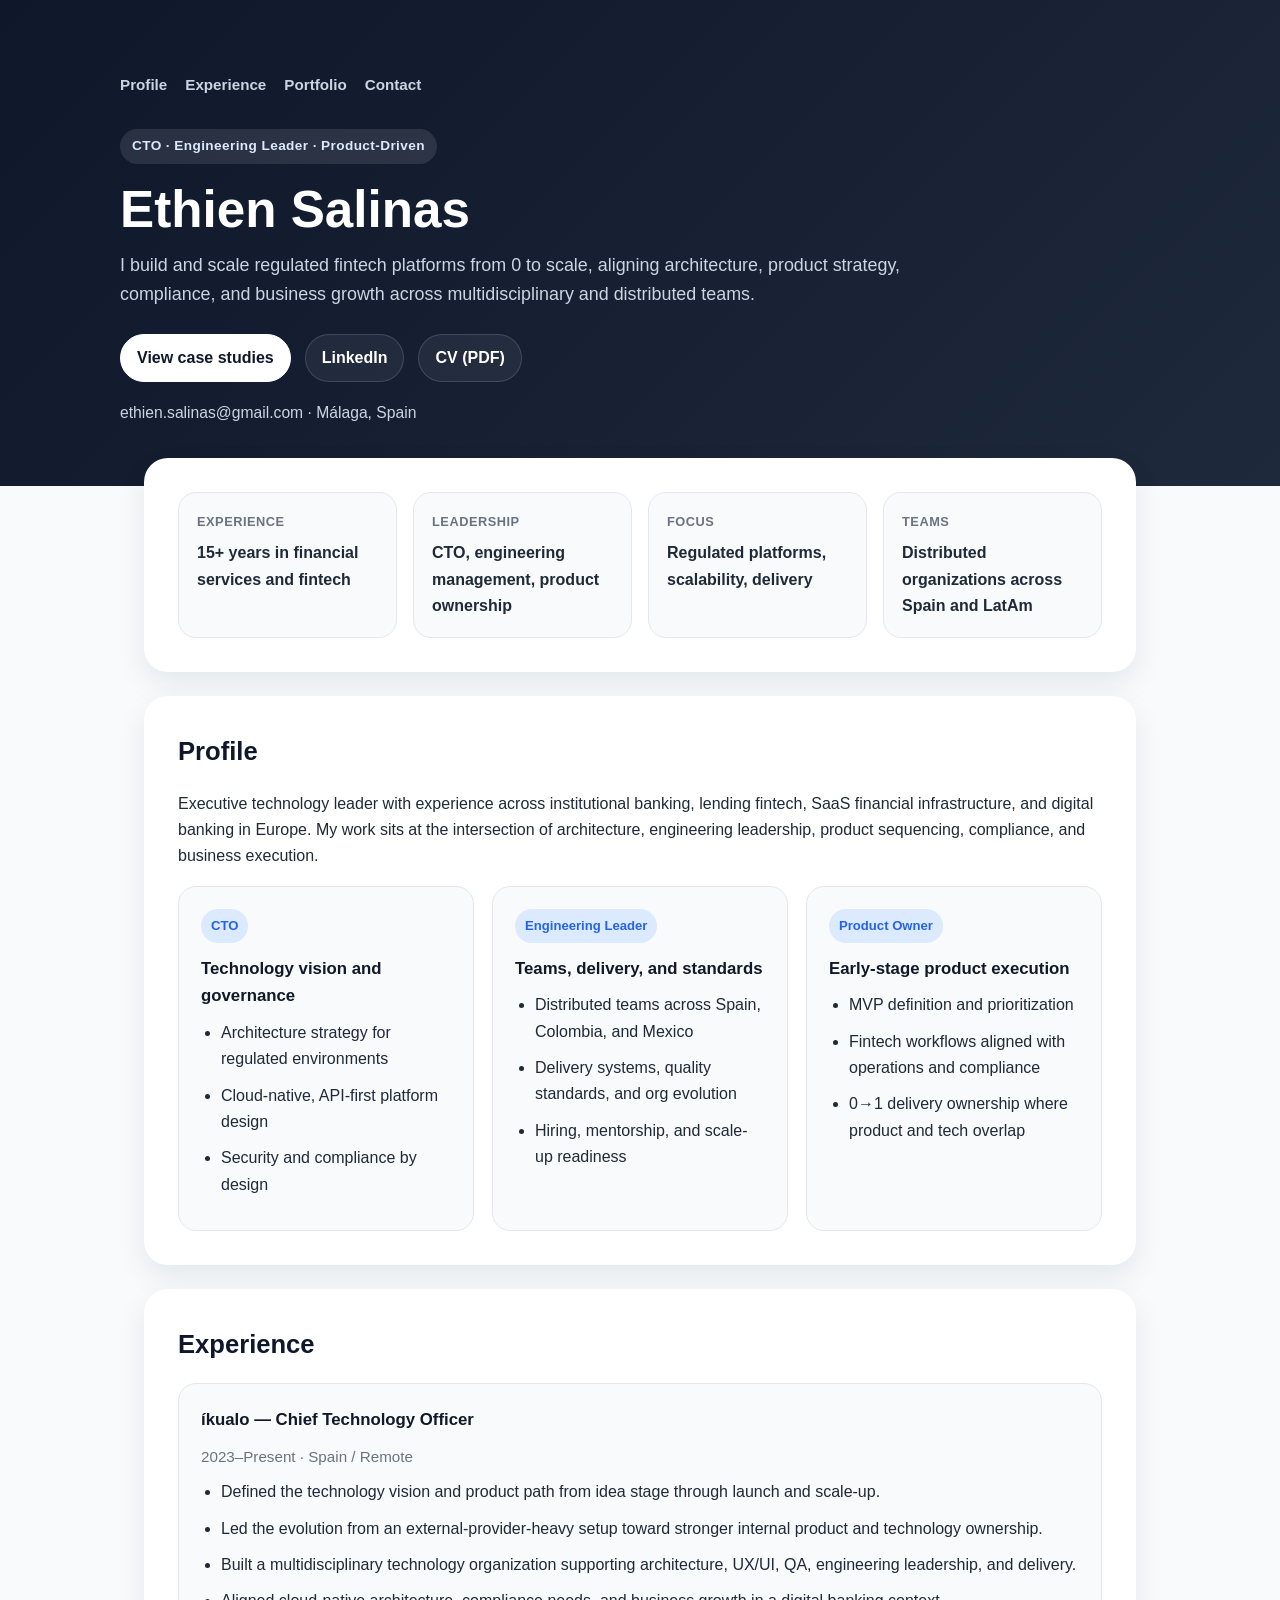
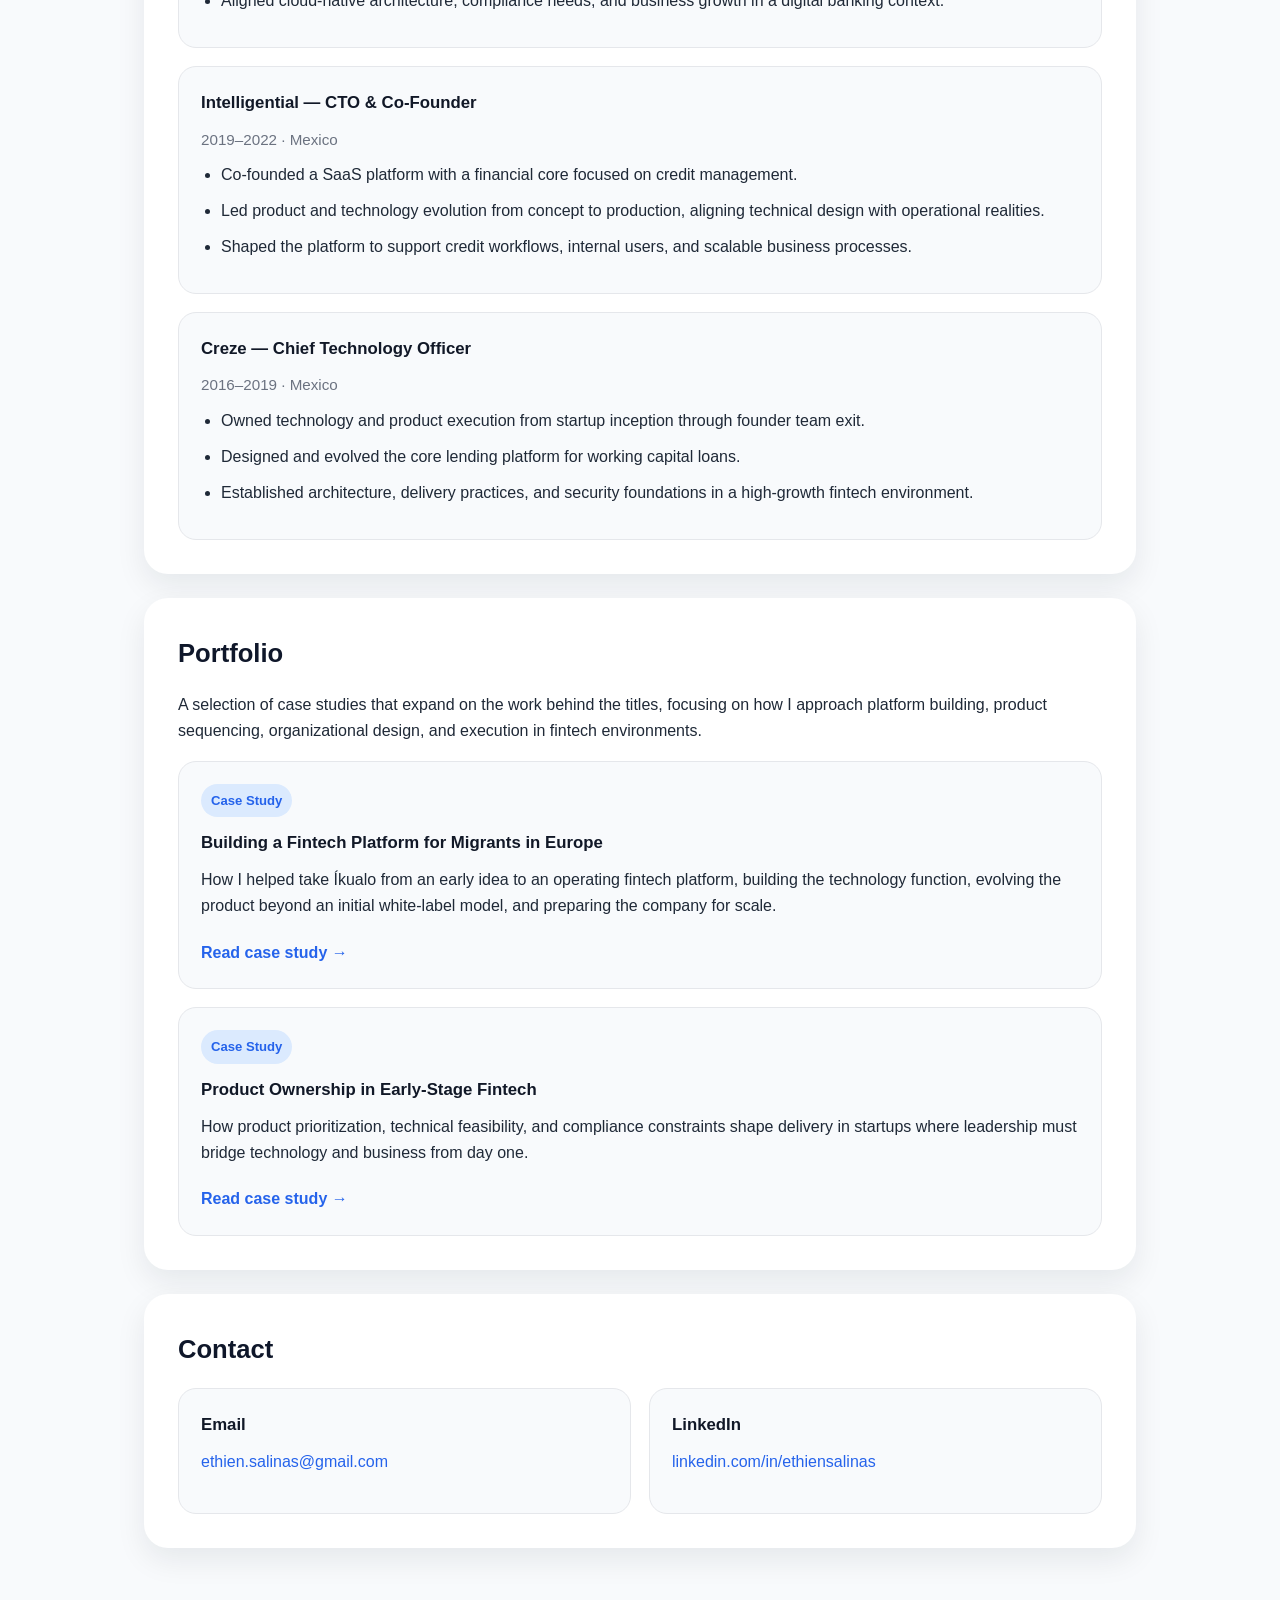
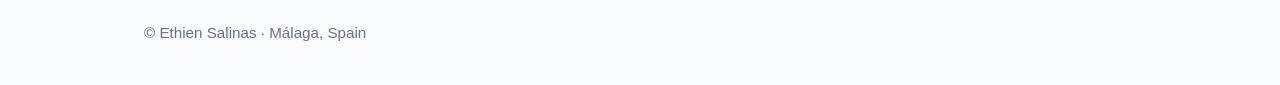
==== index.html @ 764bfb2e "[update] style and fintech case description" ====
<!DOCTYPE html>
<html lang="en">

<head>
  <meta charset="UTF-8" />
  <meta name="viewport" content="width=device-width, initial-scale=1.0" />
  <title>Ethien Salinas | CTO · Engineering Leader · Product-Driven</title>
  <meta name="description"
    content="Ethien Salinas is a CTO and engineering leader with experience building and scaling fintech platforms, leading multidisciplinary teams, and driving product strategy in regulated environments." />
  <style>
    :root {
      --bg: #f8fafc;
      --bg-dark: #0f172a;
      --bg-dark-2: #1e293b;
      --card: #ffffff;
      --text: #1f2937;
      --muted: #6b7280;
      --line: #e5e7eb;
      --accent: #2563eb;
      --accent-soft: #dbeafe;
      --max-width: 1040px;
      --radius: 18px;
      --shadow: 0 12px 30px rgba(15, 23, 42, 0.08);
    }

    * {
      box-sizing: border-box;
    }

    html {
      scroll-behavior: smooth;
    }

    body {
      margin: 0;
      font-family: -apple-system, BlinkMacSystemFont, "Segoe UI", Roboto, Helvetica, Arial, sans-serif;
      background: var(--bg);
      color: var(--text);
      line-height: 1.65;
    }

    a {
      color: var(--accent);
      text-decoration: none;
    }

    a:hover {
      text-decoration: underline;
    }

    .hero {
      background: linear-gradient(135deg, var(--bg-dark) 0%, var(--bg-dark-2) 100%);
      color: white;
      padding: 72px 24px 60px;
    }

    .hero-inner {
      max-width: var(--max-width);
      margin: 0 auto;
    }

    .top-nav {
      display: flex;
      flex-wrap: wrap;
      gap: 18px;
      margin-bottom: 32px;
    }

    .top-nav a {
      color: #cbd5e1;
      font-weight: 600;
      font-size: 0.95rem;
    }

    .eyebrow {
      display: inline-block;
      padding: 6px 12px;
      border-radius: 999px;
      background: rgba(255, 255, 255, 0.1);
      color: #dbeafe;
      font-size: 0.85rem;
      font-weight: 700;
      letter-spacing: 0.03em;
      margin-bottom: 18px;
    }

    h1 {
      margin: 0 0 14px;
      font-size: clamp(2.2rem, 4vw, 3.8rem);
      line-height: 1.08;
    }

    .hero-subtitle {
      max-width: 800px;
      margin: 0 0 24px;
      font-size: 1.12rem;
      color: #cbd5e1;
    }

    .hero-links {
      display: flex;
      flex-wrap: wrap;
      gap: 14px;
      margin-bottom: 18px;
    }

    .hero-links a {
      display: inline-block;
      padding: 10px 16px;
      border-radius: 999px;
      font-weight: 600;
      border: 1px solid rgba(255, 255, 255, 0.14);
      color: white;
      background: rgba(255, 255, 255, 0.06);
    }

    .hero-links a.primary {
      background: white;
      color: var(--bg-dark);
      border-color: white;
    }

    .contact-line {
      color: #cbd5e1;
      font-size: 0.98rem;
    }

    main {
      max-width: var(--max-width);
      margin: -28px auto 72px;
      padding: 0 24px;
    }

    .section-card {
      background: var(--card);
      border-radius: 24px;
      box-shadow: var(--shadow);
      padding: 34px;
      margin-bottom: 24px;
    }

    .summary-grid {
      display: grid;
      grid-template-columns: repeat(4, 1fr);
      gap: 16px;
    }

    .summary-card {
      background: #f8fafc;
      border: 1px solid var(--line);
      border-radius: var(--radius);
      padding: 18px;
    }

    .summary-card .label {
      display: block;
      margin-bottom: 8px;
      font-size: 0.8rem;
      font-weight: 700;
      color: var(--muted);
      text-transform: uppercase;
      letter-spacing: 0.04em;
    }

    .summary-card .value {
      font-size: 1rem;
      font-weight: 700;
      color: var(--text);
    }

    h2 {
      margin: 0 0 18px;
      font-size: 1.6rem;
      color: #0f172a;
    }

    h3 {
      margin: 0 0 10px;
      font-size: 1.05rem;
      color: #111827;
    }

    p {
      margin: 0 0 16px;
    }

    .profile-grid,
    .experience-grid,
    .portfolio-grid,
    .contact-grid {
      display: grid;
      gap: 18px;
    }

    .profile-grid {
      grid-template-columns: repeat(3, 1fr);
    }

    .experience-grid,
    .portfolio-grid {
      grid-template-columns: 1fr;
    }

    .contact-grid {
      grid-template-columns: repeat(2, 1fr);
    }

    .info-card,
    .experience-card,
    .portfolio-card,
    .contact-card {
      background: #f8fafc;
      border: 1px solid var(--line);
      border-radius: var(--radius);
      padding: 22px;
    }

    .role-meta {
      color: var(--muted);
      font-size: 0.95rem;
      margin-bottom: 10px;
    }

    .tag {
      display: inline-block;
      padding: 6px 10px;
      border-radius: 999px;
      background: var(--accent-soft);
      color: var(--accent);
      font-size: 0.82rem;
      font-weight: 700;
      margin-bottom: 12px;
    }

    ul {
      margin: 0 0 0 20px;
      padding: 0;
    }

    li {
      margin-bottom: 10px;
    }

    .portfolio-card p,
    .experience-card p,
    .info-card p {
      margin-bottom: 12px;
    }

    .portfolio-link {
      display: inline-block;
      margin-top: 8px;
      font-weight: 700;
    }

    .footer {
      max-width: var(--max-width);
      margin: 0 auto 40px;
      padding: 0 24px;
      color: var(--muted);
      font-size: 0.95rem;
    }

    @media (max-width: 920px) {
      .summary-grid {
        grid-template-columns: repeat(2, 1fr);
      }

      .profile-grid,
      .contact-grid {
        grid-template-columns: 1fr;
      }
    }

    @media (max-width: 640px) {
      .hero {
        padding: 56px 20px 46px;
      }

      main,
      .footer {
        padding: 0 16px;
      }

      .section-card {
        padding: 24px 20px;
      }

      .summary-grid {
        grid-template-columns: 1fr;
      }

      h2 {
        font-size: 1.4rem;
      }
    }
  </style>
</head>

<body>
  <header class="hero">
    <div class="hero-inner">
      <nav class="top-nav">
        <a href="#profile">Profile</a>
        <a href="#experience">Experience</a>
        <a href="#portfolio">Portfolio</a>
        <a href="#contact">Contact</a>
      </nav>

      <div class="eyebrow">CTO · Engineering Leader · Product-Driven</div>
      <h1>Ethien Salinas</h1>
      <p class="hero-subtitle">
        I build and scale regulated fintech platforms from 0 to scale, aligning architecture,
        product strategy, compliance, and business growth across multidisciplinary and distributed teams.
      </p>

      <div class="hero-links">
        <a class="primary" href="#portfolio">View case studies</a>
        <a href="https://www.linkedin.com/in/ethiensalinas" target="_blank" rel="noopener noreferrer">LinkedIn</a>
        <a href="./Ethien-Salinas-CV.pdf" target="_blank" rel="noopener noreferrer">CV (PDF)</a>
      </div>

      <div class="contact-line">
        ethien.salinas@gmail.com · Málaga, Spain
      </div>
    </div>
  </header>

  <main>
    <section class="section-card">
      <div class="summary-grid">
        <div class="summary-card">
          <span class="label">Experience</span>
          <div class="value">15+ years in financial services and fintech</div>
        </div>
        <div class="summary-card">
          <span class="label">Leadership</span>
          <div class="value">CTO, engineering management, product ownership</div>
        </div>
        <div class="summary-card">
          <span class="label">Focus</span>
          <div class="value">Regulated platforms, scalability, delivery</div>
        </div>
        <div class="summary-card">
          <span class="label">Teams</span>
          <div class="value">Distributed organizations across Spain and LatAm</div>
        </div>
      </div>
    </section>

    <section id="profile" class="section-card">
      <h2>Profile</h2>
      <p>
        Executive technology leader with experience across institutional banking, lending fintech,
        SaaS financial infrastructure, and digital banking in Europe. My work sits at the intersection
        of architecture, engineering leadership, product sequencing, compliance, and business execution.
      </p>

      <div class="profile-grid">
        <div class="info-card">
          <div class="tag">CTO</div>
          <h3>Technology vision and governance</h3>
          <ul>
            <li>Architecture strategy for regulated environments</li>
            <li>Cloud-native, API-first platform design</li>
            <li>Security and compliance by design</li>
          </ul>
        </div>

        <div class="info-card">
          <div class="tag">Engineering Leader</div>
          <h3>Teams, delivery, and standards</h3>
          <ul>
            <li>Distributed teams across Spain, Colombia, and Mexico</li>
            <li>Delivery systems, quality standards, and org evolution</li>
            <li>Hiring, mentorship, and scale-up readiness</li>
          </ul>
        </div>

        <div class="info-card">
          <div class="tag">Product Owner</div>
          <h3>Early-stage product execution</h3>
          <ul>
            <li>MVP definition and prioritization</li>
            <li>Fintech workflows aligned with operations and compliance</li>
            <li>0→1 delivery ownership where product and tech overlap</li>
          </ul>
        </div>
      </div>
    </section>

    <section id="experience" class="section-card">
      <h2>Experience</h2>

      <div class="experience-grid">
        <article class="experience-card">
          <h3>íkualo — Chief Technology Officer</h3>
          <div class="role-meta">2023–Present · Spain / Remote</div>
          <ul>
            <li>Defined the technology vision and product path from idea stage through launch and scale-up.
            </li>
            <li>Led the evolution from an external-provider-heavy setup toward stronger internal product and
              technology ownership.</li>
            <li>Built a multidisciplinary technology organization supporting architecture, UX/UI, QA,
              engineering leadership, and delivery.</li>
            <li>Aligned cloud-native architecture, compliance needs, and business growth in a digital
              banking context.</li>
          </ul>
        </article>

        <article class="experience-card">
          <h3>Intelligential — CTO &amp; Co-Founder</h3>
          <div class="role-meta">2019–2022 · Mexico</div>
          <ul>
            <li>Co-founded a SaaS platform with a financial core focused on credit management.</li>
            <li>Led product and technology evolution from concept to production, aligning technical design
              with operational realities.</li>
            <li>Shaped the platform to support credit workflows, internal users, and scalable business
              processes.</li>
          </ul>
        </article>

        <article class="experience-card">
          <h3>Creze — Chief Technology Officer</h3>
          <div class="role-meta">2016–2019 · Mexico</div>
          <ul>
            <li>Owned technology and product execution from startup inception through founder team exit.
            </li>
            <li>Designed and evolved the core lending platform for working capital loans.</li>
            <li>Established architecture, delivery practices, and security foundations in a high-growth
              fintech environment.</li>
          </ul>
        </article>
      </div>
    </section>

    <section id="portfolio" class="section-card">
      <h2>Portfolio</h2>
      <p>
        A selection of case studies that expand on the work behind the titles, focusing on how I approach
        platform building, product sequencing, organizational design, and execution in fintech environments.
      </p>

      <div class="portfolio-grid">
        <article class="portfolio-card">
          <div class="tag">Case Study</div>
          <h3>Building a Fintech Platform for Migrants in Europe</h3>
          <p>
            How I helped take Íkualo from an early idea to an operating fintech platform, building the
            technology function, evolving the product beyond an initial white-label model, and preparing
            the company for scale.
          </p>
          <a class="portfolio-link" href="./case-studies/scaling-fintech.html">Read case study →</a>
        </article>

        <article class="portfolio-card">
          <div class="tag">Case Study</div>
          <h3>Product Ownership in Early-Stage Fintech</h3>
          <p>
            How product prioritization, technical feasibility, and compliance constraints shape delivery
            in startups where leadership must bridge technology and business from day one.
          </p>
          <a class="portfolio-link" href="./case-studies/product-ownership.html">Read case study →</a>
        </article>
      </div>
    </section>

    <section id="contact" class="section-card">
      <h2>Contact</h2>

      <div class="contact-grid">
        <div class="contact-card">
          <h3>Email</h3>
          <p><a href="mailto:ethien.salinas@gmail.com">ethien.salinas@gmail.com</a></p>
        </div>

        <div class="contact-card">
          <h3>LinkedIn</h3>
          <p>
            <a href="https://www.linkedin.com/in/ethiensalinas" target="_blank" rel="noopener noreferrer">
              linkedin.com/in/ethiensalinas
            </a>
          </p>
        </div>
      </div>
    </section>
  </main>

  <footer class="footer">
    © Ethien Salinas · Málaga, Spain
  </footer>
</body>

</html>
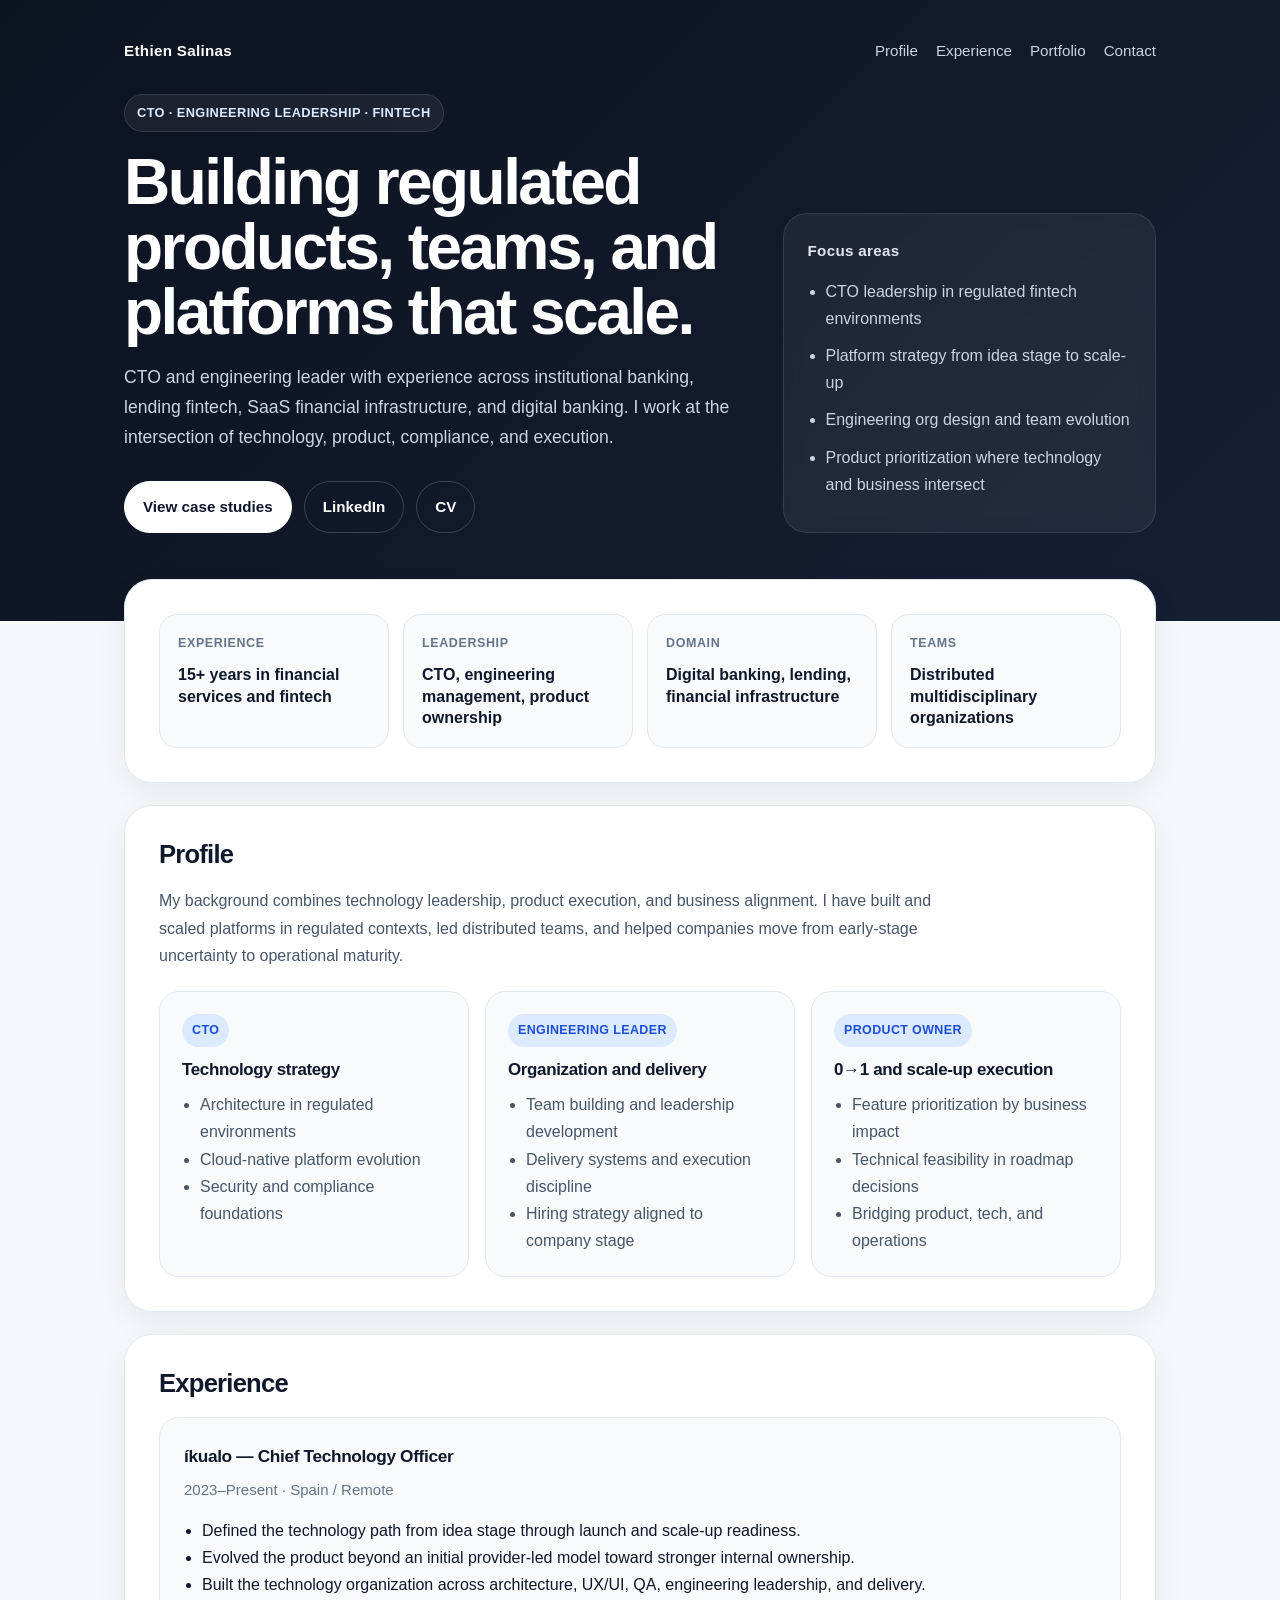
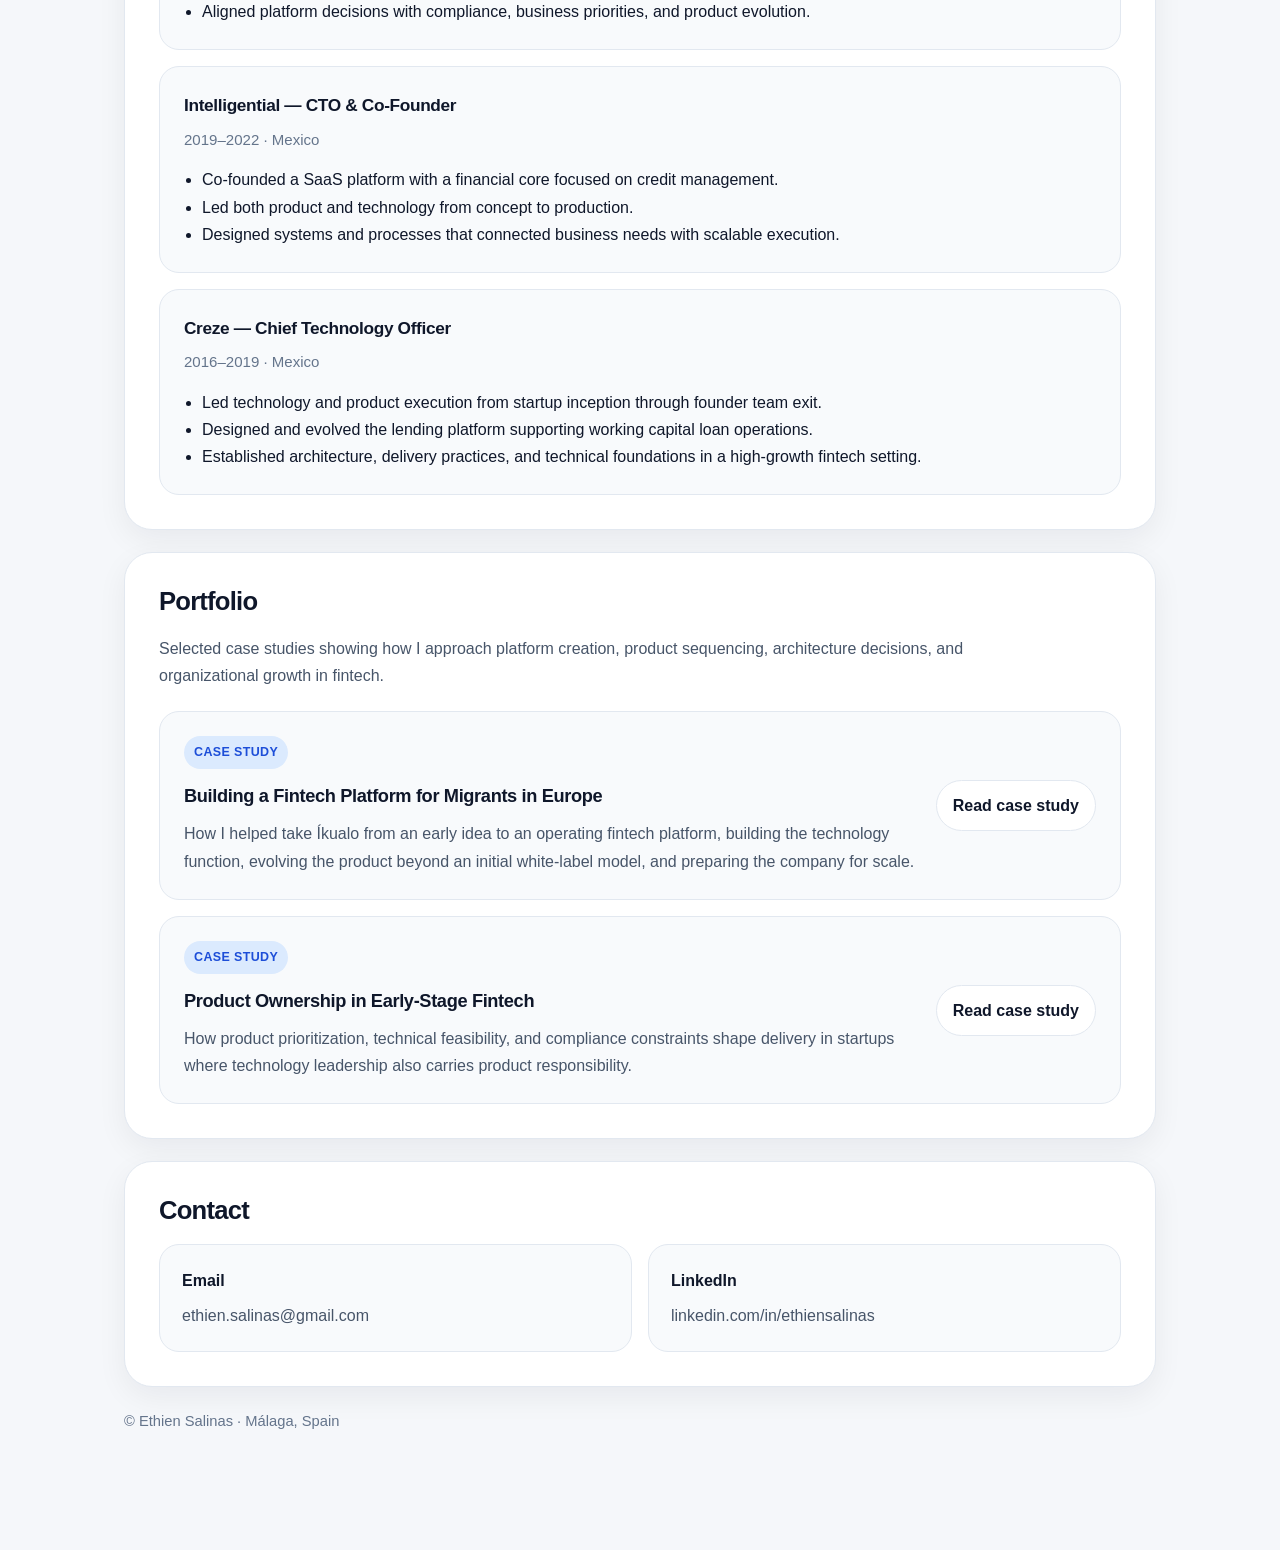
==== commit 96128331: "[update] UI" ====
--- a/index.html
+++ b/index.html
@@ -4,23 +4,25 @@
 <head>
   <meta charset="UTF-8" />
   <meta name="viewport" content="width=device-width, initial-scale=1.0" />
-  <title>Ethien Salinas | CTO · Engineering Leader · Product-Driven</title>
+  <title>Ethien Salinas | CTO · Engineering Leadership · Fintech</title>
   <meta name="description"
-    content="Ethien Salinas is a CTO and engineering leader with experience building and scaling fintech platforms, leading multidisciplinary teams, and driving product strategy in regulated environments." />
+    content="Ethien Salinas is a CTO and engineering leader with experience building and scaling fintech platforms, leading multidisciplinary teams, and shaping product strategy in regulated environments." />
   <style>
     :root {
-      --bg: #f8fafc;
-      --bg-dark: #0f172a;
-      --bg-dark-2: #1e293b;
-      --card: #ffffff;
-      --text: #1f2937;
-      --muted: #6b7280;
-      --line: #e5e7eb;
-      --accent: #2563eb;
+      --bg: #f5f7fa;
+      --surface: #ffffff;
+      --surface-soft: #f8fafc;
+      --text: #0f172a;
+      --muted: #475569;
+      --muted-soft: #64748b;
+      --line: #e2e8f0;
+      --accent: #1d4ed8;
       --accent-soft: #dbeafe;
-      --max-width: 1040px;
-      --radius: 18px;
-      --shadow: 0 12px 30px rgba(15, 23, 42, 0.08);
+      --hero-a: #0b1220;
+      --hero-b: #172033;
+      --max-width: 1080px;
+      --radius: 20px;
+      --shadow: 0 10px 30px rgba(15, 23, 42, 0.06);
     }
 
     * {
@@ -33,265 +35,406 @@
 
     body {
       margin: 0;
-      font-family: -apple-system, BlinkMacSystemFont, "Segoe UI", Roboto, Helvetica, Arial, sans-serif;
+      font-family: Inter, -apple-system, BlinkMacSystemFont, "Segoe UI", Roboto, Helvetica, Arial, sans-serif;
       background: var(--bg);
       color: var(--text);
-      line-height: 1.65;
+      line-height: 1.7;
+      -webkit-font-smoothing: antialiased;
+      text-rendering: optimizeLegibility;
     }
 
     a {
-      color: var(--accent);
+      color: inherit;
       text-decoration: none;
     }
 
-    a:hover {
-      text-decoration: underline;
-    }
-
-    .hero {
-      background: linear-gradient(135deg, var(--bg-dark) 0%, var(--bg-dark-2) 100%);
-      color: white;
-      padding: 72px 24px 60px;
-    }
-
-    .hero-inner {
+    img {
+      max-width: 100%;
+      display: block;
+    }
+
+    .container {
+      width: 100%;
       max-width: var(--max-width);
       margin: 0 auto;
-    }
-
-    .top-nav {
+      padding: 0 24px;
+    }
+
+    .hero {
+      background: linear-gradient(135deg, var(--hero-a) 0%, var(--hero-b) 100%);
+      color: #ffffff;
+      padding: 28px 0 88px;
+    }
+
+    .nav {
+      display: flex;
+      justify-content: space-between;
+      align-items: center;
+      gap: 20px;
+      padding: 10px 0 30px;
+    }
+
+    .brand {
+      font-size: 0.95rem;
+      font-weight: 700;
+      letter-spacing: 0.02em;
+      color: #ffffff;
+    }
+
+    .nav-links {
       display: flex;
       flex-wrap: wrap;
       gap: 18px;
-      margin-bottom: 32px;
-    }
-
-    .top-nav a {
+    }
+
+    .nav-links a {
+      font-size: 0.95rem;
       color: #cbd5e1;
-      font-weight: 600;
-      font-size: 0.95rem;
+      transition: color 0.2s ease;
+    }
+
+    .nav-links a:hover {
+      color: #ffffff;
+    }
+
+    .hero-grid {
+      display: grid;
+      grid-template-columns: 1.25fr 0.75fr;
+      gap: 36px;
+      align-items: end;
     }
 
     .eyebrow {
-      display: inline-block;
-      padding: 6px 12px;
+      display: inline-flex;
+      align-items: center;
+      gap: 8px;
+      padding: 7px 12px;
+      border: 1px solid rgba(255, 255, 255, 0.12);
       border-radius: 999px;
-      background: rgba(255, 255, 255, 0.1);
+      font-size: 0.8rem;
+      font-weight: 700;
       color: #dbeafe;
-      font-size: 0.85rem;
-      font-weight: 700;
+      background: rgba(255, 255, 255, 0.06);
+      margin-bottom: 18px;
       letter-spacing: 0.03em;
-      margin-bottom: 18px;
+      text-transform: uppercase;
     }
 
     h1 {
-      margin: 0 0 14px;
-      font-size: clamp(2.2rem, 4vw, 3.8rem);
-      line-height: 1.08;
-    }
-
-    .hero-subtitle {
-      max-width: 800px;
-      margin: 0 0 24px;
-      font-size: 1.12rem;
+      margin: 0 0 18px;
+      font-size: clamp(2.4rem, 5vw, 4.4rem);
+      line-height: 1.02;
+      letter-spacing: -0.04em;
+    }
+
+    .hero p.lead {
+      margin: 0;
+      max-width: 760px;
+      font-size: 1.1rem;
       color: #cbd5e1;
     }
 
-    .hero-links {
+    .hero-actions {
       display: flex;
       flex-wrap: wrap;
-      gap: 14px;
-      margin-bottom: 18px;
-    }
-
-    .hero-links a {
-      display: inline-block;
-      padding: 10px 16px;
+      gap: 12px;
+      margin-top: 28px;
+    }
+
+    .button {
+      display: inline-flex;
+      align-items: center;
+      justify-content: center;
+      padding: 12px 18px;
       border-radius: 999px;
-      font-weight: 600;
-      border: 1px solid rgba(255, 255, 255, 0.14);
-      color: white;
+      font-size: 0.95rem;
+      font-weight: 700;
+      transition: transform 0.2s ease, background 0.2s ease, color 0.2s ease, border-color 0.2s ease;
+    }
+
+    .button:hover {
+      transform: translateY(-1px);
+    }
+
+    .button-primary {
+      background: #ffffff;
+      color: #0f172a;
+      border: 1px solid #ffffff;
+    }
+
+    .button-secondary {
+      background: transparent;
+      color: #ffffff;
+      border: 1px solid rgba(255, 255, 255, 0.18);
+    }
+
+    .hero-panel {
       background: rgba(255, 255, 255, 0.06);
-    }
-
-    .hero-links a.primary {
-      background: white;
-      color: var(--bg-dark);
-      border-color: white;
-    }
-
-    .contact-line {
+      border: 1px solid rgba(255, 255, 255, 0.10);
+      border-radius: 24px;
+      padding: 24px;
+      backdrop-filter: blur(8px);
+    }
+
+    .hero-panel h2 {
+      margin: 0 0 14px;
+      font-size: 0.95rem;
+      color: #e2e8f0;
+      letter-spacing: 0.02em;
+    }
+
+    .hero-panel ul {
+      margin: 0;
+      padding-left: 18px;
       color: #cbd5e1;
-      font-size: 0.98rem;
+    }
+
+    .hero-panel li {
+      margin-bottom: 10px;
     }
 
     main {
-      max-width: var(--max-width);
-      margin: -28px auto 72px;
-      padding: 0 24px;
-    }
-
-    .section-card {
-      background: var(--card);
-      border-radius: 24px;
+      margin-top: -42px;
+      padding-bottom: 72px;
+    }
+
+    .section {
+      background: var(--surface);
+      border: 1px solid var(--line);
+      border-radius: 28px;
       box-shadow: var(--shadow);
       padding: 34px;
-      margin-bottom: 24px;
-    }
-
-    .summary-grid {
+      margin-bottom: 22px;
+    }
+
+    .section h2 {
+      margin: 0 0 18px;
+      font-size: 1.6rem;
+      line-height: 1.15;
+      letter-spacing: -0.03em;
+    }
+
+    .section-intro {
+      margin: 0 0 22px;
+      color: var(--muted);
+      max-width: 820px;
+    }
+
+    .stats {
       display: grid;
       grid-template-columns: repeat(4, 1fr);
-      gap: 16px;
-    }
-
-    .summary-card {
-      background: #f8fafc;
+      gap: 14px;
+    }
+
+    .stat {
+      background: var(--surface-soft);
       border: 1px solid var(--line);
-      border-radius: var(--radius);
+      border-radius: 18px;
       padding: 18px;
     }
 
-    .summary-card .label {
+    .stat .label {
       display: block;
-      margin-bottom: 8px;
-      font-size: 0.8rem;
+      font-size: 0.78rem;
+      text-transform: uppercase;
+      letter-spacing: 0.05em;
+      color: var(--muted-soft);
       font-weight: 700;
-      color: var(--muted);
-      text-transform: uppercase;
-      letter-spacing: 0.04em;
-    }
-
-    .summary-card .value {
+      margin-bottom: 10px;
+    }
+
+    .stat .value {
       font-size: 1rem;
       font-weight: 700;
+      line-height: 1.35;
+    }
+
+    .three-col {
+      display: grid;
+      grid-template-columns: repeat(3, 1fr);
+      gap: 16px;
+    }
+
+    .card {
+      background: var(--surface-soft);
+      border: 1px solid var(--line);
+      border-radius: 20px;
+      padding: 22px;
+    }
+
+    .tag {
+      display: inline-block;
+      margin-bottom: 12px;
+      padding: 6px 10px;
+      background: var(--accent-soft);
+      color: var(--accent);
+      border-radius: 999px;
+      font-size: 0.78rem;
+      font-weight: 800;
+      letter-spacing: 0.03em;
+      text-transform: uppercase;
+    }
+
+    .card h3 {
+      margin: 0 0 10px;
+      font-size: 1.06rem;
+      line-height: 1.3;
+      letter-spacing: -0.02em;
+    }
+
+    .card p,
+    .card li {
+      color: var(--muted);
+    }
+
+    .card ul {
+      margin: 0;
+      padding-left: 18px;
+    }
+
+    .experience-list {
+      display: grid;
+      gap: 16px;
+    }
+
+    .experience-item {
+      background: var(--surface-soft);
+      border: 1px solid var(--line);
+      border-radius: 20px;
+      padding: 24px;
+    }
+
+    .experience-item h3 {
+      margin: 0 0 6px;
+      font-size: 1.08rem;
+      letter-spacing: -0.02em;
+    }
+
+    .meta {
+      color: var(--muted-soft);
+      font-size: 0.94rem;
+      margin-bottom: 14px;
+    }
+
+    .experience-item ul {
+      margin: 0;
+      padding-left: 18px;
+    }
+
+    .portfolio-list {
+      display: grid;
+      gap: 16px;
+    }
+
+    .portfolio-item {
+      display: grid;
+      grid-template-columns: 1fr auto;
+      gap: 20px;
+      align-items: center;
+      background: var(--surface-soft);
+      border: 1px solid var(--line);
+      border-radius: 20px;
+      padding: 24px;
+    }
+
+    .portfolio-item h3 {
+      margin: 0 0 8px;
+      font-size: 1.14rem;
+      letter-spacing: -0.02em;
+    }
+
+    .portfolio-item p {
+      margin: 0;
+      color: var(--muted);
+      max-width: 760px;
+    }
+
+    .portfolio-link {
+      display: inline-flex;
+      align-items: center;
+      white-space: nowrap;
+      padding: 11px 16px;
+      border: 1px solid var(--line);
+      border-radius: 999px;
+      background: #ffffff;
+      font-weight: 700;
       color: var(--text);
     }
 
-    h2 {
-      margin: 0 0 18px;
-      font-size: 1.6rem;
-      color: #0f172a;
-    }
-
-    h3 {
-      margin: 0 0 10px;
-      font-size: 1.05rem;
-      color: #111827;
-    }
-
-    p {
-      margin: 0 0 16px;
-    }
-
-    .profile-grid,
-    .experience-grid,
-    .portfolio-grid,
     .contact-grid {
       display: grid;
-      gap: 18px;
-    }
-
-    .profile-grid {
-      grid-template-columns: repeat(3, 1fr);
-    }
-
-    .experience-grid,
-    .portfolio-grid {
-      grid-template-columns: 1fr;
-    }
-
-    .contact-grid {
       grid-template-columns: repeat(2, 1fr);
-    }
-
-    .info-card,
-    .experience-card,
-    .portfolio-card,
+      gap: 16px;
+    }
+
     .contact-card {
-      background: #f8fafc;
+      background: var(--surface-soft);
       border: 1px solid var(--line);
-      border-radius: var(--radius);
+      border-radius: 20px;
       padding: 22px;
     }
 
-    .role-meta {
+    .contact-card h3 {
+      margin: 0 0 8px;
+      font-size: 1rem;
+    }
+
+    .contact-card p {
+      margin: 0;
       color: var(--muted);
-      font-size: 0.95rem;
-      margin-bottom: 10px;
-    }
-
-    .tag {
-      display: inline-block;
-      padding: 6px 10px;
-      border-radius: 999px;
-      background: var(--accent-soft);
-      color: var(--accent);
-      font-size: 0.82rem;
-      font-weight: 700;
-      margin-bottom: 12px;
-    }
-
-    ul {
-      margin: 0 0 0 20px;
-      padding: 0;
-    }
-
-    li {
-      margin-bottom: 10px;
-    }
-
-    .portfolio-card p,
-    .experience-card p,
-    .info-card p {
-      margin-bottom: 12px;
-    }
-
-    .portfolio-link {
-      display: inline-block;
-      margin-top: 8px;
-      font-weight: 700;
-    }
-
-    .footer {
-      max-width: var(--max-width);
-      margin: 0 auto 40px;
-      padding: 0 24px;
-      color: var(--muted);
-      font-size: 0.95rem;
-    }
-
-    @media (max-width: 920px) {
-      .summary-grid {
-        grid-template-columns: repeat(2, 1fr);
-      }
-
-      .profile-grid,
-      .contact-grid {
+    }
+
+    footer {
+      padding: 0 0 44px;
+      color: var(--muted-soft);
+      font-size: 0.92rem;
+    }
+
+    @media (max-width: 980px) {
+
+      .hero-grid,
+      .three-col,
+      .contact-grid,
+      .stats {
         grid-template-columns: 1fr;
       }
-    }
-
-    @media (max-width: 640px) {
+
+      .portfolio-item {
+        grid-template-columns: 1fr;
+        align-items: start;
+      }
+    }
+
+    @media (max-width: 720px) {
+      .container {
+        padding: 0 18px;
+      }
+
       .hero {
-        padding: 56px 20px 46px;
-      }
-
-      main,
-      .footer {
-        padding: 0 16px;
-      }
-
-      .section-card {
+        padding: 22px 0 72px;
+      }
+
+      .section {
         padding: 24px 20px;
-      }
-
-      .summary-grid {
-        grid-template-columns: 1fr;
-      }
-
-      h2 {
-        font-size: 1.4rem;
+        border-radius: 22px;
+      }
+
+      .nav {
+        flex-direction: column;
+        align-items: flex-start;
+        padding-bottom: 24px;
+      }
+
+      .nav-links {
+        gap: 14px;
+      }
+
+      h1 {
+        font-size: 2.5rem;
+      }
+
+      .hero p.lead {
+        font-size: 1rem;
       }
     }
   </style>
@@ -299,196 +442,210 @@
 
 <body>
   <header class="hero">
-    <div class="hero-inner">
-      <nav class="top-nav">
-        <a href="#profile">Profile</a>
-        <a href="#experience">Experience</a>
-        <a href="#portfolio">Portfolio</a>
-        <a href="#contact">Contact</a>
-      </nav>
-
-      <div class="eyebrow">CTO · Engineering Leader · Product-Driven</div>
-      <h1>Ethien Salinas</h1>
-      <p class="hero-subtitle">
-        I build and scale regulated fintech platforms from 0 to scale, aligning architecture,
-        product strategy, compliance, and business growth across multidisciplinary and distributed teams.
-      </p>
-
-      <div class="hero-links">
-        <a class="primary" href="#portfolio">View case studies</a>
-        <a href="https://www.linkedin.com/in/ethiensalinas" target="_blank" rel="noopener noreferrer">LinkedIn</a>
-        <a href="./Ethien-Salinas-CV.pdf" target="_blank" rel="noopener noreferrer">CV (PDF)</a>
+    <div class="container">
+      <div class="nav">
+        <div class="brand">Ethien Salinas</div>
+        <nav class="nav-links">
+          <a href="#profile">Profile</a>
+          <a href="#experience">Experience</a>
+          <a href="#portfolio">Portfolio</a>
+          <a href="#contact">Contact</a>
+        </nav>
       </div>
 
-      <div class="contact-line">
-        ethien.salinas@gmail.com · Málaga, Spain
+      <div class="hero-grid">
+        <div>
+          <div class="eyebrow">CTO · Engineering Leadership · Fintech</div>
+          <h1>Building regulated products, teams, and platforms that scale.</h1>
+          <p class="lead">
+            CTO and engineering leader with experience across institutional banking, lending fintech,
+            SaaS financial infrastructure, and digital banking. I work at the intersection of technology,
+            product, compliance, and execution.
+          </p>
+
+          <div class="hero-actions">
+            <a class="button button-primary" href="#portfolio">View case studies</a>
+            <a class="button button-secondary" href="https://www.linkedin.com/in/ethiensalinas" target="_blank"
+              rel="noopener noreferrer">LinkedIn</a>
+            <a class="button button-secondary" href="./Ethien-Salinas-CV.pdf" target="_blank"
+              rel="noopener noreferrer">CV</a>
+          </div>
+        </div>
+
+        <aside class="hero-panel">
+          <h2>Focus areas</h2>
+          <ul>
+            <li>CTO leadership in regulated fintech environments</li>
+            <li>Platform strategy from idea stage to scale-up</li>
+            <li>Engineering org design and team evolution</li>
+            <li>Product prioritization where technology and business intersect</li>
+          </ul>
+        </aside>
       </div>
     </div>
   </header>
 
   <main>
-    <section class="section-card">
-      <div class="summary-grid">
-        <div class="summary-card">
-          <span class="label">Experience</span>
-          <div class="value">15+ years in financial services and fintech</div>
+    <div class="container">
+      <section class="section">
+        <div class="stats">
+          <div class="stat">
+            <span class="label">Experience</span>
+            <div class="value">15+ years in financial services and fintech</div>
+          </div>
+          <div class="stat">
+            <span class="label">Leadership</span>
+            <div class="value">CTO, engineering management, product ownership</div>
+          </div>
+          <div class="stat">
+            <span class="label">Domain</span>
+            <div class="value">Digital banking, lending, financial infrastructure</div>
+          </div>
+          <div class="stat">
+            <span class="label">Teams</span>
+            <div class="value">Distributed multidisciplinary organizations</div>
+          </div>
         </div>
-        <div class="summary-card">
-          <span class="label">Leadership</span>
-          <div class="value">CTO, engineering management, product ownership</div>
+      </section>
+
+      <section id="profile" class="section">
+        <h2>Profile</h2>
+        <p class="section-intro">
+          My background combines technology leadership, product execution, and business alignment.
+          I have built and scaled platforms in regulated contexts, led distributed teams, and helped
+          companies move from early-stage uncertainty to operational maturity.
+        </p>
+
+        <div class="three-col">
+          <article class="card">
+            <div class="tag">CTO</div>
+            <h3>Technology strategy</h3>
+            <ul>
+              <li>Architecture in regulated environments</li>
+              <li>Cloud-native platform evolution</li>
+              <li>Security and compliance foundations</li>
+            </ul>
+          </article>
+
+          <article class="card">
+            <div class="tag">Engineering Leader</div>
+            <h3>Organization and delivery</h3>
+            <ul>
+              <li>Team building and leadership development</li>
+              <li>Delivery systems and execution discipline</li>
+              <li>Hiring strategy aligned to company stage</li>
+            </ul>
+          </article>
+
+          <article class="card">
+            <div class="tag">Product Owner</div>
+            <h3>0→1 and scale-up execution</h3>
+            <ul>
+              <li>Feature prioritization by business impact</li>
+              <li>Technical feasibility in roadmap decisions</li>
+              <li>Bridging product, tech, and operations</li>
+            </ul>
+          </article>
         </div>
-        <div class="summary-card">
-          <span class="label">Focus</span>
-          <div class="value">Regulated platforms, scalability, delivery</div>
+      </section>
+
+      <section id="experience" class="section">
+        <h2>Experience</h2>
+        <div class="experience-list">
+          <article class="experience-item">
+            <h3>íkualo — Chief Technology Officer</h3>
+            <div class="meta">2023–Present · Spain / Remote</div>
+            <ul>
+              <li>Defined the technology path from idea stage through launch and scale-up readiness.</li>
+              <li>Evolved the product beyond an initial provider-led model toward stronger internal ownership.</li>
+              <li>Built the technology organization across architecture, UX/UI, QA, engineering leadership, and
+                delivery.</li>
+              <li>Aligned platform decisions with compliance, business priorities, and product evolution.</li>
+            </ul>
+          </article>
+
+          <article class="experience-item">
+            <h3>Intelligential — CTO &amp; Co-Founder</h3>
+            <div class="meta">2019–2022 · Mexico</div>
+            <ul>
+              <li>Co-founded a SaaS platform with a financial core focused on credit management.</li>
+              <li>Led both product and technology from concept to production.</li>
+              <li>Designed systems and processes that connected business needs with scalable execution.</li>
+            </ul>
+          </article>
+
+          <article class="experience-item">
+            <h3>Creze — Chief Technology Officer</h3>
+            <div class="meta">2016–2019 · Mexico</div>
+            <ul>
+              <li>Led technology and product execution from startup inception through founder team exit.</li>
+              <li>Designed and evolved the lending platform supporting working capital loan operations.</li>
+              <li>Established architecture, delivery practices, and technical foundations in a high-growth fintech
+                setting.</li>
+            </ul>
+          </article>
         </div>
-        <div class="summary-card">
-          <span class="label">Teams</span>
-          <div class="value">Distributed organizations across Spain and LatAm</div>
+      </section>
+
+      <section id="portfolio" class="section">
+        <h2>Portfolio</h2>
+        <p class="section-intro">
+          Selected case studies showing how I approach platform creation, product sequencing,
+          architecture decisions, and organizational growth in fintech.
+        </p>
+
+        <div class="portfolio-list">
+          <article class="portfolio-item">
+            <div>
+              <div class="tag">Case Study</div>
+              <h3>Building a Fintech Platform for Migrants in Europe</h3>
+              <p>
+                How I helped take Íkualo from an early idea to an operating fintech platform,
+                building the technology function, evolving the product beyond an initial white-label model,
+                and preparing the company for scale.
+              </p>
+            </div>
+            <a class="portfolio-link" href="./case-studies/scaling-fintech.html">Read case study</a>
+          </article>
+
+          <article class="portfolio-item">
+            <div>
+              <div class="tag">Case Study</div>
+              <h3>Product Ownership in Early-Stage Fintech</h3>
+              <p>
+                How product prioritization, technical feasibility, and compliance constraints shape delivery
+                in startups where technology leadership also carries product responsibility.
+              </p>
+            </div>
+            <a class="portfolio-link" href="./case-studies/product-ownership.html">Read case study</a>
+          </article>
         </div>
-      </div>
-    </section>
-
-    <section id="profile" class="section-card">
-      <h2>Profile</h2>
-      <p>
-        Executive technology leader with experience across institutional banking, lending fintech,
-        SaaS financial infrastructure, and digital banking in Europe. My work sits at the intersection
-        of architecture, engineering leadership, product sequencing, compliance, and business execution.
-      </p>
-
-      <div class="profile-grid">
-        <div class="info-card">
-          <div class="tag">CTO</div>
-          <h3>Technology vision and governance</h3>
-          <ul>
-            <li>Architecture strategy for regulated environments</li>
-            <li>Cloud-native, API-first platform design</li>
-            <li>Security and compliance by design</li>
-          </ul>
+      </section>
+
+      <section id="contact" class="section">
+        <h2>Contact</h2>
+        <div class="contact-grid">
+          <div class="contact-card">
+            <h3>Email</h3>
+            <p><a href="mailto:ethien.salinas@gmail.com">ethien.salinas@gmail.com</a></p>
+          </div>
+
+          <div class="contact-card">
+            <h3>LinkedIn</h3>
+            <p>
+              <a href="https://www.linkedin.com/in/ethiensalinas" target="_blank" rel="noopener noreferrer">
+                linkedin.com/in/ethiensalinas
+              </a>
+            </p>
+          </div>
         </div>
-
-        <div class="info-card">
-          <div class="tag">Engineering Leader</div>
-          <h3>Teams, delivery, and standards</h3>
-          <ul>
-            <li>Distributed teams across Spain, Colombia, and Mexico</li>
-            <li>Delivery systems, quality standards, and org evolution</li>
-            <li>Hiring, mentorship, and scale-up readiness</li>
-          </ul>
-        </div>
-
-        <div class="info-card">
-          <div class="tag">Product Owner</div>
-          <h3>Early-stage product execution</h3>
-          <ul>
-            <li>MVP definition and prioritization</li>
-            <li>Fintech workflows aligned with operations and compliance</li>
-            <li>0→1 delivery ownership where product and tech overlap</li>
-          </ul>
-        </div>
-      </div>
-    </section>
-
-    <section id="experience" class="section-card">
-      <h2>Experience</h2>
-
-      <div class="experience-grid">
-        <article class="experience-card">
-          <h3>íkualo — Chief Technology Officer</h3>
-          <div class="role-meta">2023–Present · Spain / Remote</div>
-          <ul>
-            <li>Defined the technology vision and product path from idea stage through launch and scale-up.
-            </li>
-            <li>Led the evolution from an external-provider-heavy setup toward stronger internal product and
-              technology ownership.</li>
-            <li>Built a multidisciplinary technology organization supporting architecture, UX/UI, QA,
-              engineering leadership, and delivery.</li>
-            <li>Aligned cloud-native architecture, compliance needs, and business growth in a digital
-              banking context.</li>
-          </ul>
-        </article>
-
-        <article class="experience-card">
-          <h3>Intelligential — CTO &amp; Co-Founder</h3>
-          <div class="role-meta">2019–2022 · Mexico</div>
-          <ul>
-            <li>Co-founded a SaaS platform with a financial core focused on credit management.</li>
-            <li>Led product and technology evolution from concept to production, aligning technical design
-              with operational realities.</li>
-            <li>Shaped the platform to support credit workflows, internal users, and scalable business
-              processes.</li>
-          </ul>
-        </article>
-
-        <article class="experience-card">
-          <h3>Creze — Chief Technology Officer</h3>
-          <div class="role-meta">2016–2019 · Mexico</div>
-          <ul>
-            <li>Owned technology and product execution from startup inception through founder team exit.
-            </li>
-            <li>Designed and evolved the core lending platform for working capital loans.</li>
-            <li>Established architecture, delivery practices, and security foundations in a high-growth
-              fintech environment.</li>
-          </ul>
-        </article>
-      </div>
-    </section>
-
-    <section id="portfolio" class="section-card">
-      <h2>Portfolio</h2>
-      <p>
-        A selection of case studies that expand on the work behind the titles, focusing on how I approach
-        platform building, product sequencing, organizational design, and execution in fintech environments.
-      </p>
-
-      <div class="portfolio-grid">
-        <article class="portfolio-card">
-          <div class="tag">Case Study</div>
-          <h3>Building a Fintech Platform for Migrants in Europe</h3>
-          <p>
-            How I helped take Íkualo from an early idea to an operating fintech platform, building the
-            technology function, evolving the product beyond an initial white-label model, and preparing
-            the company for scale.
-          </p>
-          <a class="portfolio-link" href="./case-studies/scaling-fintech.html">Read case study →</a>
-        </article>
-
-        <article class="portfolio-card">
-          <div class="tag">Case Study</div>
-          <h3>Product Ownership in Early-Stage Fintech</h3>
-          <p>
-            How product prioritization, technical feasibility, and compliance constraints shape delivery
-            in startups where leadership must bridge technology and business from day one.
-          </p>
-          <a class="portfolio-link" href="./case-studies/product-ownership.html">Read case study →</a>
-        </article>
-      </div>
-    </section>
-
-    <section id="contact" class="section-card">
-      <h2>Contact</h2>
-
-      <div class="contact-grid">
-        <div class="contact-card">
-          <h3>Email</h3>
-          <p><a href="mailto:ethien.salinas@gmail.com">ethien.salinas@gmail.com</a></p>
-        </div>
-
-        <div class="contact-card">
-          <h3>LinkedIn</h3>
-          <p>
-            <a href="https://www.linkedin.com/in/ethiensalinas" target="_blank" rel="noopener noreferrer">
-              linkedin.com/in/ethiensalinas
-            </a>
-          </p>
-        </div>
-      </div>
-    </section>
+      </section>
+
+      <footer>
+        © Ethien Salinas · Málaga, Spain
+      </footer>
+    </div>
   </main>
-
-  <footer class="footer">
-    © Ethien Salinas · Málaga, Spain
-  </footer>
 </body>
 
 </html>
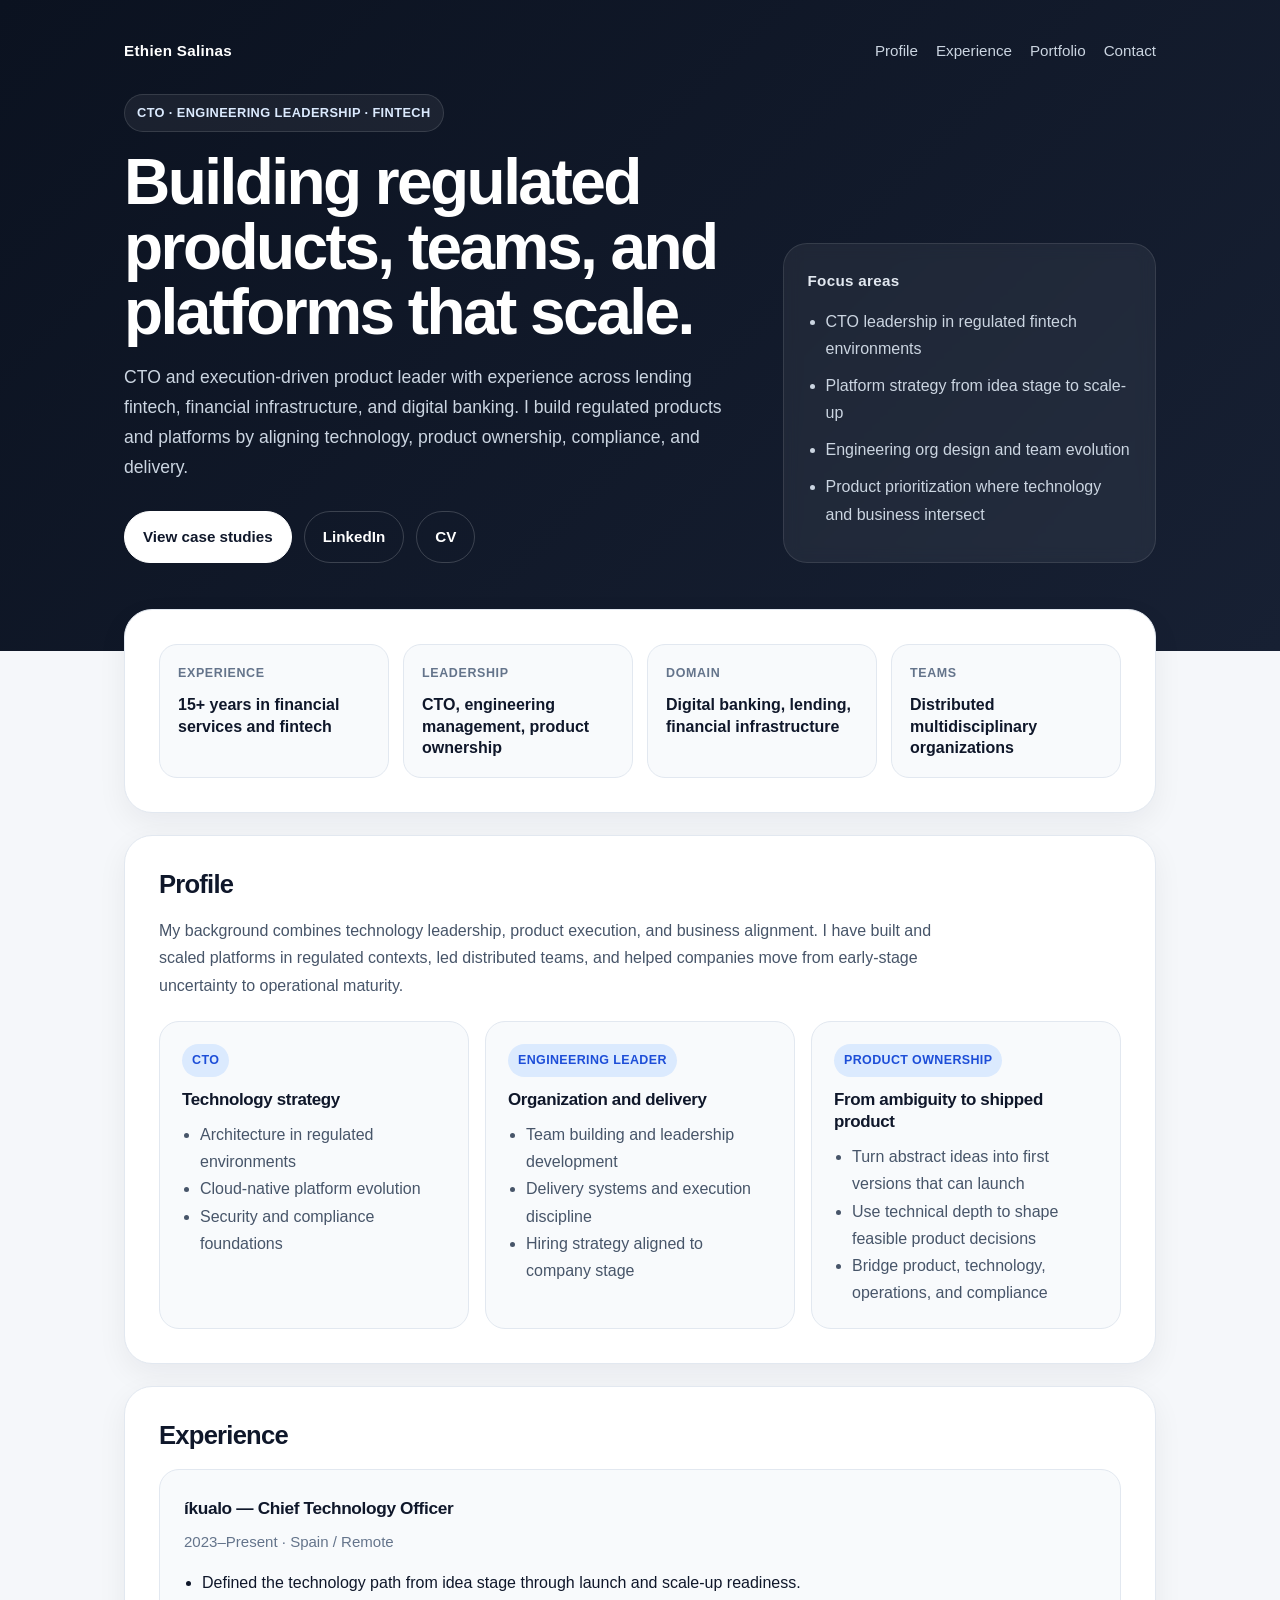
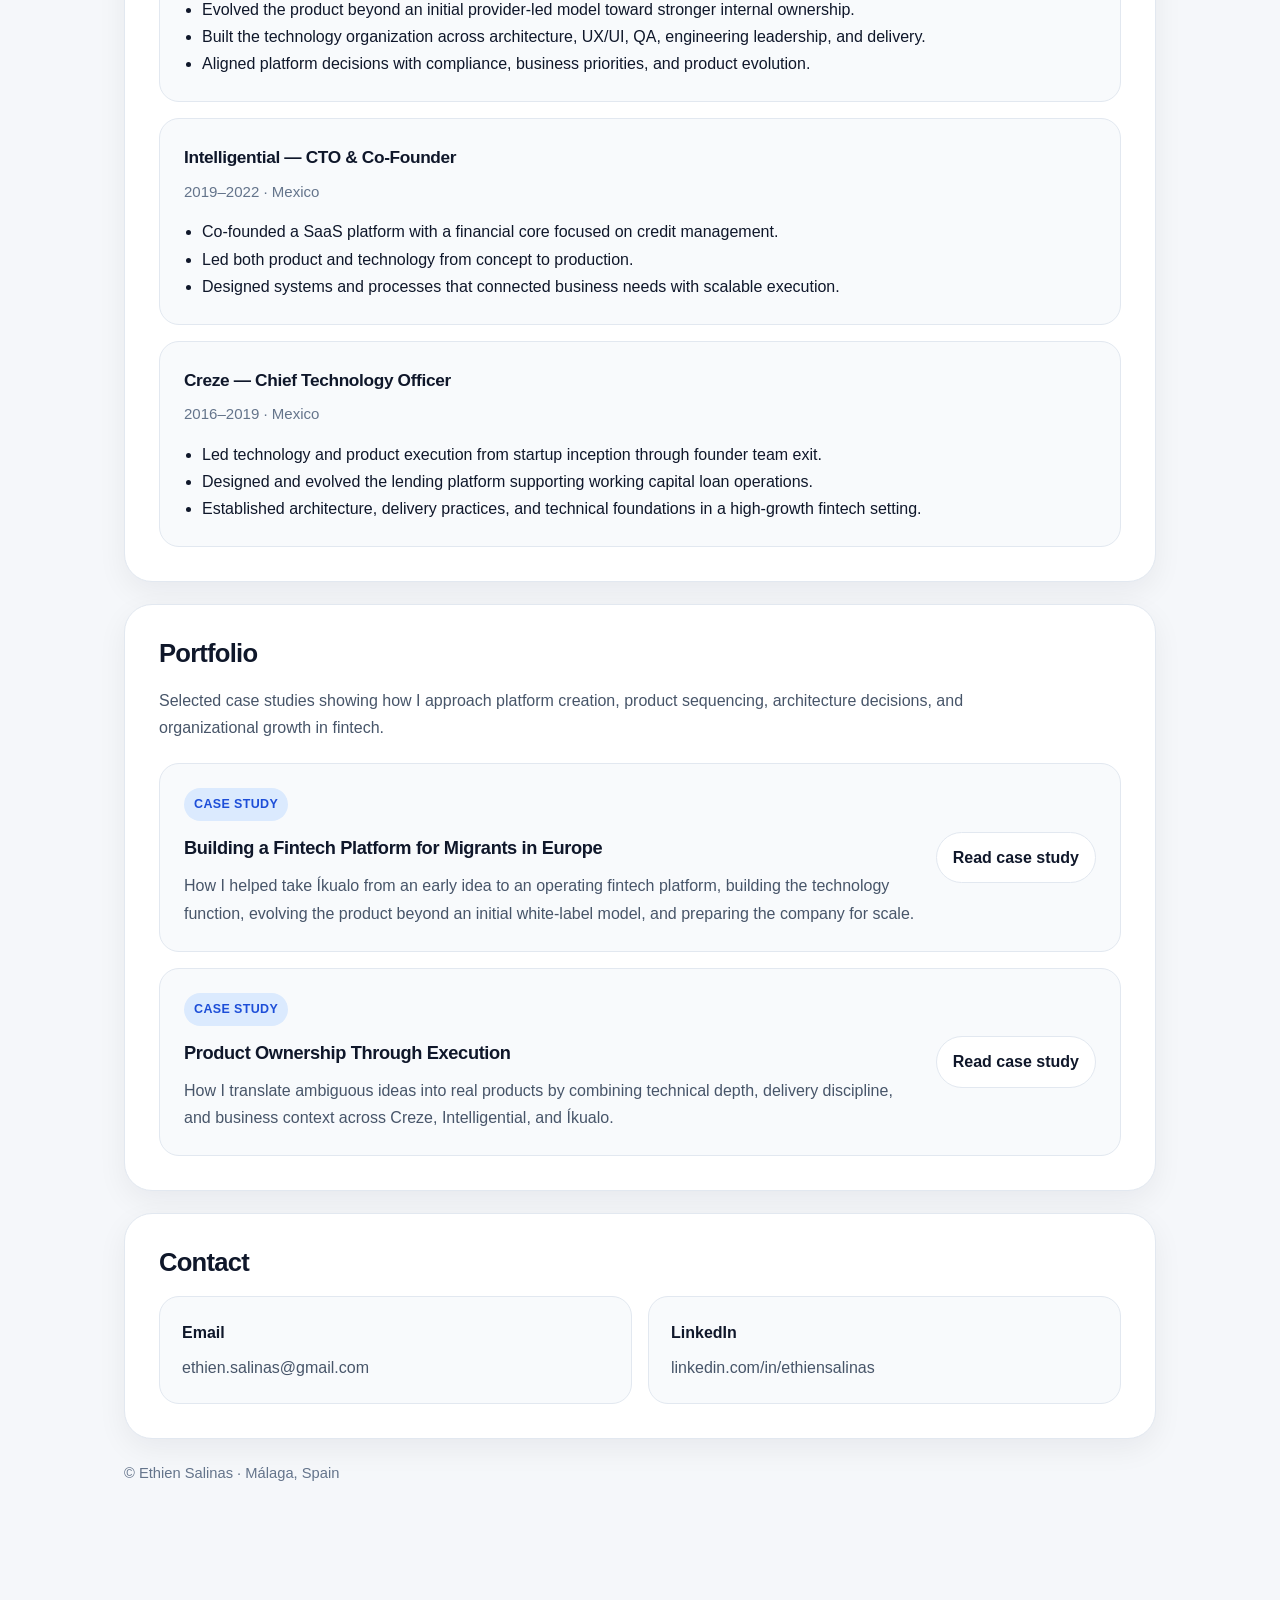
==== commit 308d46a7: "[update] product orientation profile and product case in portfolio" ====
--- a/index.html
+++ b/index.html
@@ -458,9 +458,9 @@
           <div class="eyebrow">CTO · Engineering Leadership · Fintech</div>
           <h1>Building regulated products, teams, and platforms that scale.</h1>
           <p class="lead">
-            CTO and engineering leader with experience across institutional banking, lending fintech,
-            SaaS financial infrastructure, and digital banking. I work at the intersection of technology,
-            product, compliance, and execution.
+            CTO and execution-driven product leader with experience across lending fintech, financial infrastructure,
+            and digital banking. I build regulated products and platforms by aligning technology, product ownership,
+            compliance, and delivery.
           </p>
 
           <div class="hero-actions">
@@ -538,12 +538,12 @@
           </article>
 
           <article class="card">
-            <div class="tag">Product Owner</div>
-            <h3>0→1 and scale-up execution</h3>
+            <div class="tag">Product Ownership</div>
+            <h3>From ambiguity to shipped product</h3>
             <ul>
-              <li>Feature prioritization by business impact</li>
-              <li>Technical feasibility in roadmap decisions</li>
-              <li>Bridging product, tech, and operations</li>
+              <li>Turn abstract ideas into first versions that can launch</li>
+              <li>Use technical depth to shape feasible product decisions</li>
+              <li>Bridge product, technology, operations, and compliance</li>
             </ul>
           </article>
         </div>
@@ -611,10 +611,10 @@
           <article class="portfolio-item">
             <div>
               <div class="tag">Case Study</div>
-              <h3>Product Ownership in Early-Stage Fintech</h3>
+              <h3>Product Ownership Through Execution</h3>
               <p>
-                How product prioritization, technical feasibility, and compliance constraints shape delivery
-                in startups where technology leadership also carries product responsibility.
+                How I translate ambiguous ideas into real products by combining technical depth, delivery discipline,
+                and business context across Creze, Intelligential, and Íkualo.
               </p>
             </div>
             <a class="portfolio-link" href="./case-studies/product-ownership.html">Read case study</a>
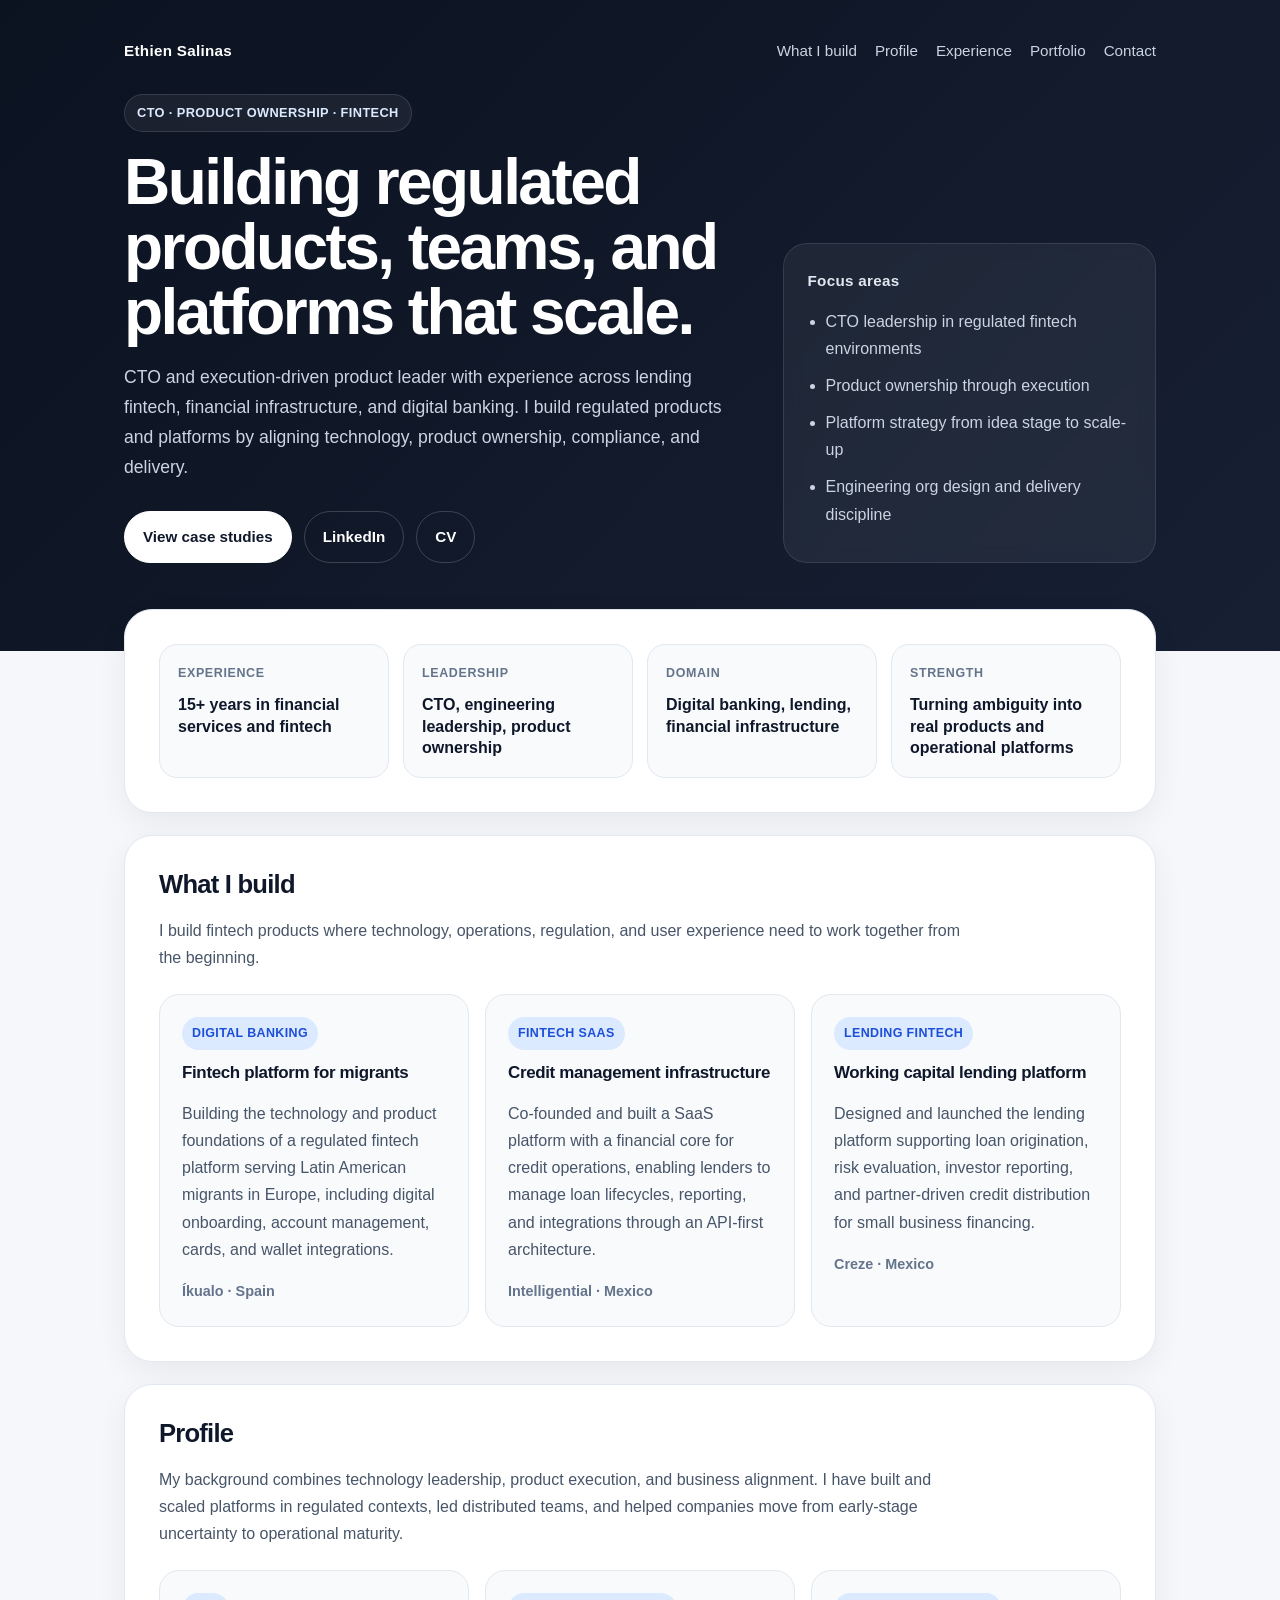
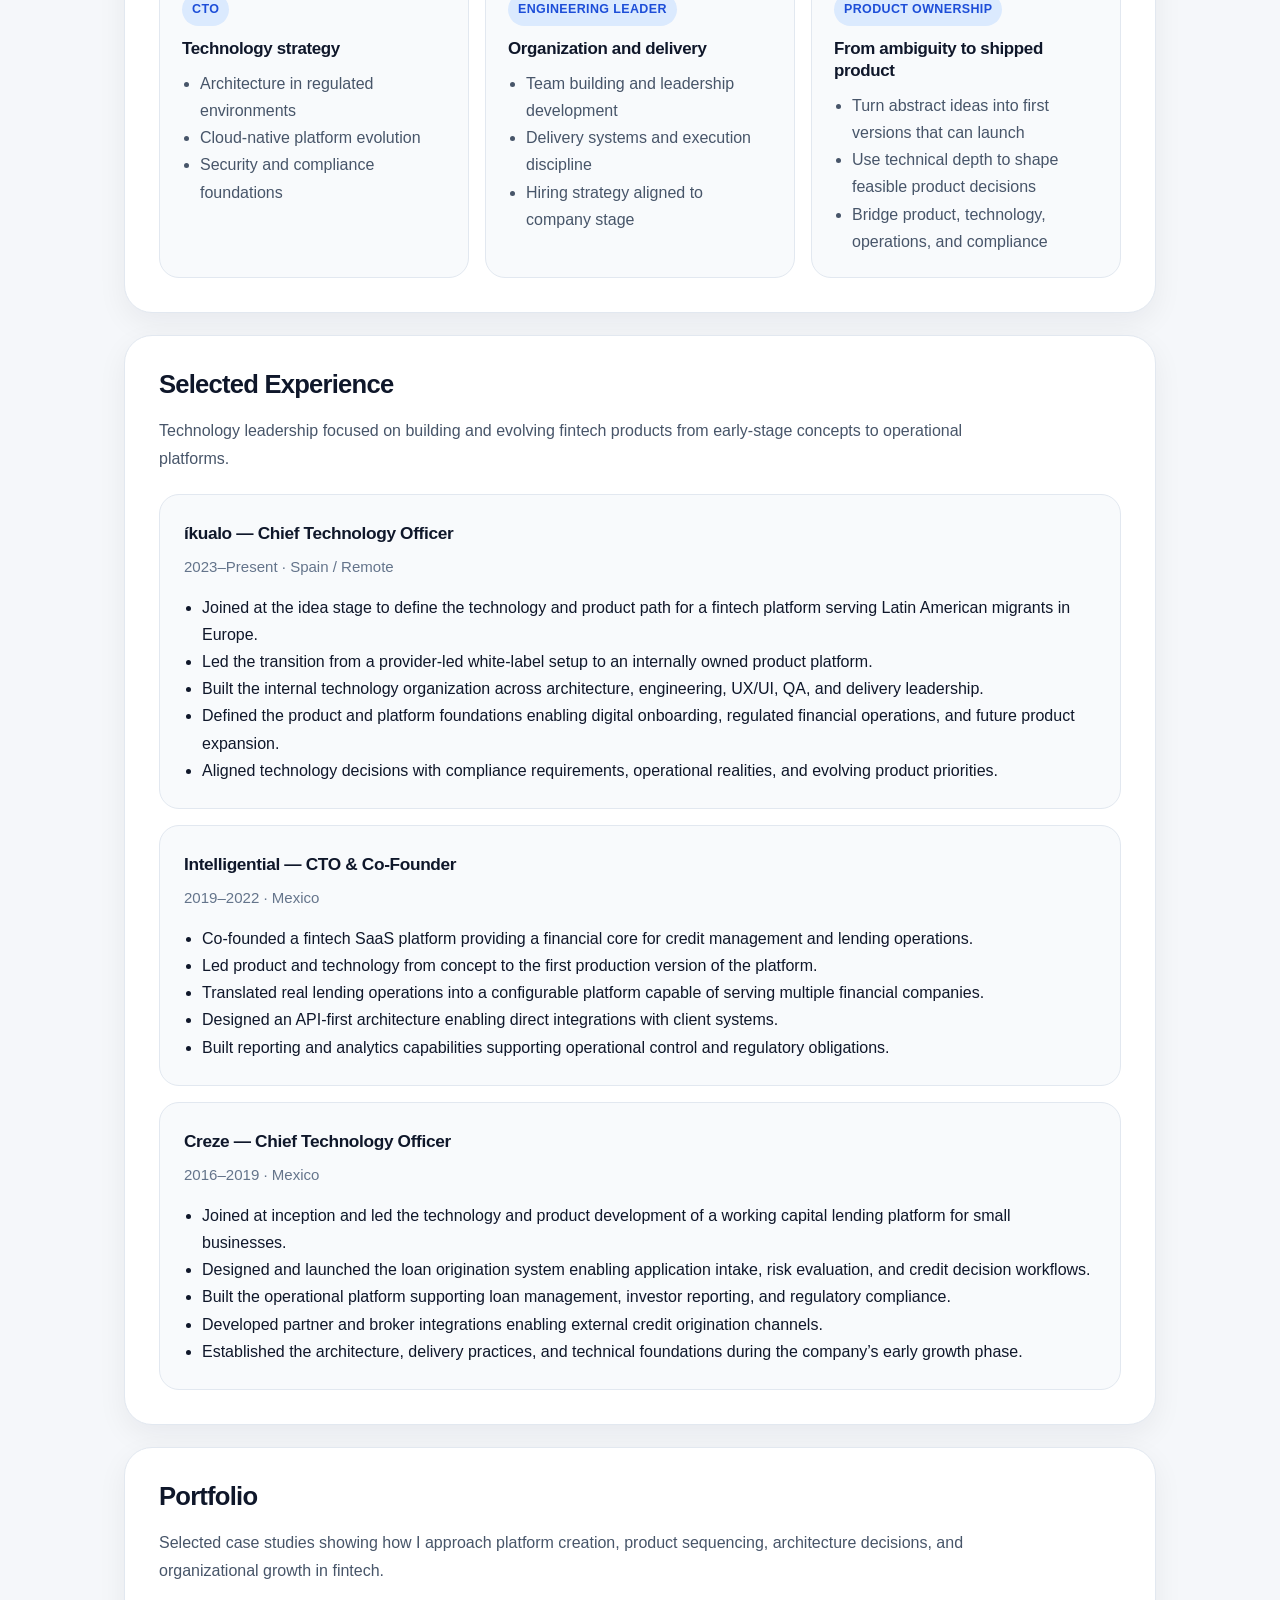
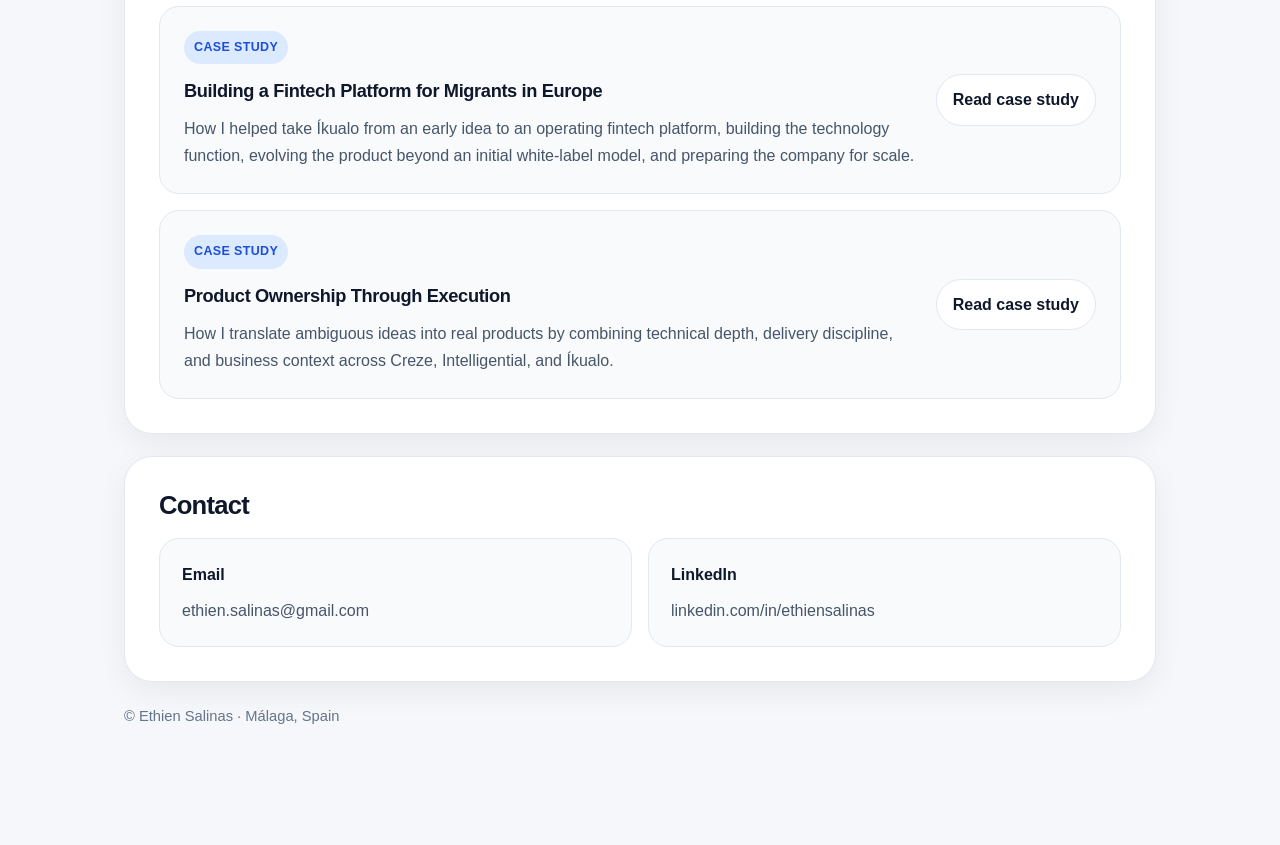
==== commit 9c226695: "[update] profile to include product" ====
--- a/index.html
+++ b/index.html
@@ -4,9 +4,9 @@
 <head>
   <meta charset="UTF-8" />
   <meta name="viewport" content="width=device-width, initial-scale=1.0" />
-  <title>Ethien Salinas | CTO · Engineering Leadership · Fintech</title>
+  <title>Ethien Salinas | CTO · Product Ownership · Fintech</title>
   <meta name="description"
-    content="Ethien Salinas is a CTO and engineering leader with experience building and scaling fintech platforms, leading multidisciplinary teams, and shaping product strategy in regulated environments." />
+    content="Ethien Salinas is a CTO and execution-driven product leader with experience building fintech platforms, credit infrastructure, and digital banking products in regulated environments." />
   <style>
     :root {
       --bg: #f5f7fa;
@@ -249,7 +249,8 @@
       line-height: 1.35;
     }
 
-    .three-col {
+    .three-col,
+    .grid-3 {
       display: grid;
       grid-template-columns: repeat(3, 1fr);
       gap: 16px;
@@ -311,6 +312,13 @@
     }
 
     .meta {
+      margin-top: 14px;
+      font-size: 0.9rem;
+      color: var(--muted-soft);
+      font-weight: 600;
+    }
+
+    .role-meta {
       color: var(--muted-soft);
       font-size: 0.94rem;
       margin-bottom: 14px;
@@ -394,6 +402,7 @@
 
       .hero-grid,
       .three-col,
+      .grid-3,
       .contact-grid,
       .stats {
         grid-template-columns: 1fr;
@@ -446,6 +455,7 @@
       <div class="nav">
         <div class="brand">Ethien Salinas</div>
         <nav class="nav-links">
+          <a href="#what-i-build">What I build</a>
           <a href="#profile">Profile</a>
           <a href="#experience">Experience</a>
           <a href="#portfolio">Portfolio</a>
@@ -455,7 +465,7 @@
 
       <div class="hero-grid">
         <div>
-          <div class="eyebrow">CTO · Engineering Leadership · Fintech</div>
+          <div class="eyebrow">CTO · Product Ownership · Fintech</div>
           <h1>Building regulated products, teams, and platforms that scale.</h1>
           <p class="lead">
             CTO and execution-driven product leader with experience across lending fintech, financial infrastructure,
@@ -476,9 +486,9 @@
           <h2>Focus areas</h2>
           <ul>
             <li>CTO leadership in regulated fintech environments</li>
+            <li>Product ownership through execution</li>
             <li>Platform strategy from idea stage to scale-up</li>
-            <li>Engineering org design and team evolution</li>
-            <li>Product prioritization where technology and business intersect</li>
+            <li>Engineering org design and delivery discipline</li>
           </ul>
         </aside>
       </div>
@@ -495,16 +505,59 @@
           </div>
           <div class="stat">
             <span class="label">Leadership</span>
-            <div class="value">CTO, engineering management, product ownership</div>
+            <div class="value">CTO, engineering leadership, product ownership</div>
           </div>
           <div class="stat">
             <span class="label">Domain</span>
             <div class="value">Digital banking, lending, financial infrastructure</div>
           </div>
           <div class="stat">
-            <span class="label">Teams</span>
-            <div class="value">Distributed multidisciplinary organizations</div>
+            <span class="label">Strength</span>
+            <div class="value">Turning ambiguity into real products and operational platforms</div>
           </div>
+        </div>
+      </section>
+
+      <section id="what-i-build" class="section">
+        <h2>What I build</h2>
+        <p class="section-intro">
+          I build fintech products where technology, operations, regulation, and user experience need to work together
+          from the beginning.
+        </p>
+
+        <div class="grid-3">
+          <article class="card">
+            <div class="tag">Digital Banking</div>
+            <h3>Fintech platform for migrants</h3>
+            <p>
+              Building the technology and product foundations of a regulated fintech platform serving Latin American
+              migrants in Europe,
+              including digital onboarding, account management, cards, and wallet integrations.
+            </p>
+            <div class="meta">Íkualo · Spain</div>
+          </article>
+
+          <article class="card">
+            <div class="tag">Fintech SaaS</div>
+            <h3>Credit management infrastructure</h3>
+            <p>
+              Co-founded and built a SaaS platform with a financial core for credit operations, enabling lenders to
+              manage
+              loan lifecycles, reporting, and integrations through an API-first architecture.
+            </p>
+            <div class="meta">Intelligential · Mexico</div>
+          </article>
+
+          <article class="card">
+            <div class="tag">Lending Fintech</div>
+            <h3>Working capital lending platform</h3>
+            <p>
+              Designed and launched the lending platform supporting loan origination, risk evaluation, investor
+              reporting,
+              and partner-driven credit distribution for small business financing.
+            </p>
+            <div class="meta">Creze · Mexico</div>
+          </article>
         </div>
       </section>
 
@@ -550,38 +603,57 @@
       </section>
 
       <section id="experience" class="section">
-        <h2>Experience</h2>
+        <h2>Selected Experience</h2>
+        <p class="section-intro">
+          Technology leadership focused on building and evolving fintech products from early-stage concepts to
+          operational platforms.
+        </p>
+
         <div class="experience-list">
           <article class="experience-item">
             <h3>íkualo — Chief Technology Officer</h3>
-            <div class="meta">2023–Present · Spain / Remote</div>
+            <div class="role-meta">2023–Present · Spain / Remote</div>
             <ul>
-              <li>Defined the technology path from idea stage through launch and scale-up readiness.</li>
-              <li>Evolved the product beyond an initial provider-led model toward stronger internal ownership.</li>
-              <li>Built the technology organization across architecture, UX/UI, QA, engineering leadership, and
-                delivery.</li>
-              <li>Aligned platform decisions with compliance, business priorities, and product evolution.</li>
+              <li>Joined at the idea stage to define the technology and product path for a fintech platform serving
+                Latin American migrants in Europe.</li>
+              <li>Led the transition from a provider-led white-label setup to an internally owned product platform.</li>
+              <li>Built the internal technology organization across architecture, engineering, UX/UI, QA, and delivery
+                leadership.</li>
+              <li>Defined the product and platform foundations enabling digital onboarding, regulated financial
+                operations, and future product expansion.</li>
+              <li>Aligned technology decisions with compliance requirements, operational realities, and evolving product
+                priorities.</li>
             </ul>
           </article>
 
           <article class="experience-item">
             <h3>Intelligential — CTO &amp; Co-Founder</h3>
-            <div class="meta">2019–2022 · Mexico</div>
+            <div class="role-meta">2019–2022 · Mexico</div>
             <ul>
-              <li>Co-founded a SaaS platform with a financial core focused on credit management.</li>
-              <li>Led both product and technology from concept to production.</li>
-              <li>Designed systems and processes that connected business needs with scalable execution.</li>
+              <li>Co-founded a fintech SaaS platform providing a financial core for credit management and lending
+                operations.</li>
+              <li>Led product and technology from concept to the first production version of the platform.</li>
+              <li>Translated real lending operations into a configurable platform capable of serving multiple financial
+                companies.</li>
+              <li>Designed an API-first architecture enabling direct integrations with client systems.</li>
+              <li>Built reporting and analytics capabilities supporting operational control and regulatory obligations.
+              </li>
             </ul>
           </article>
 
           <article class="experience-item">
             <h3>Creze — Chief Technology Officer</h3>
-            <div class="meta">2016–2019 · Mexico</div>
+            <div class="role-meta">2016–2019 · Mexico</div>
             <ul>
-              <li>Led technology and product execution from startup inception through founder team exit.</li>
-              <li>Designed and evolved the lending platform supporting working capital loan operations.</li>
-              <li>Established architecture, delivery practices, and technical foundations in a high-growth fintech
-                setting.</li>
+              <li>Joined at inception and led the technology and product development of a working capital lending
+                platform for small businesses.</li>
+              <li>Designed and launched the loan origination system enabling application intake, risk evaluation, and
+                credit decision workflows.</li>
+              <li>Built the operational platform supporting loan management, investor reporting, and regulatory
+                compliance.</li>
+              <li>Developed partner and broker integrations enabling external credit origination channels.</li>
+              <li>Established the architecture, delivery practices, and technical foundations during the company’s early
+                growth phase.</li>
             </ul>
           </article>
         </div>
@@ -590,8 +662,8 @@
       <section id="portfolio" class="section">
         <h2>Portfolio</h2>
         <p class="section-intro">
-          Selected case studies showing how I approach platform creation, product sequencing,
-          architecture decisions, and organizational growth in fintech.
+          Selected case studies showing how I approach platform creation, product sequencing, architecture decisions,
+          and organizational growth in fintech.
         </p>
 
         <div class="portfolio-list">
@@ -600,9 +672,9 @@
               <div class="tag">Case Study</div>
               <h3>Building a Fintech Platform for Migrants in Europe</h3>
               <p>
-                How I helped take Íkualo from an early idea to an operating fintech platform,
-                building the technology function, evolving the product beyond an initial white-label model,
-                and preparing the company for scale.
+                How I helped take Íkualo from an early idea to an operating fintech platform, building the technology
+                function,
+                evolving the product beyond an initial white-label model, and preparing the company for scale.
               </p>
             </div>
             <a class="portfolio-link" href="./case-studies/scaling-fintech.html">Read case study</a>
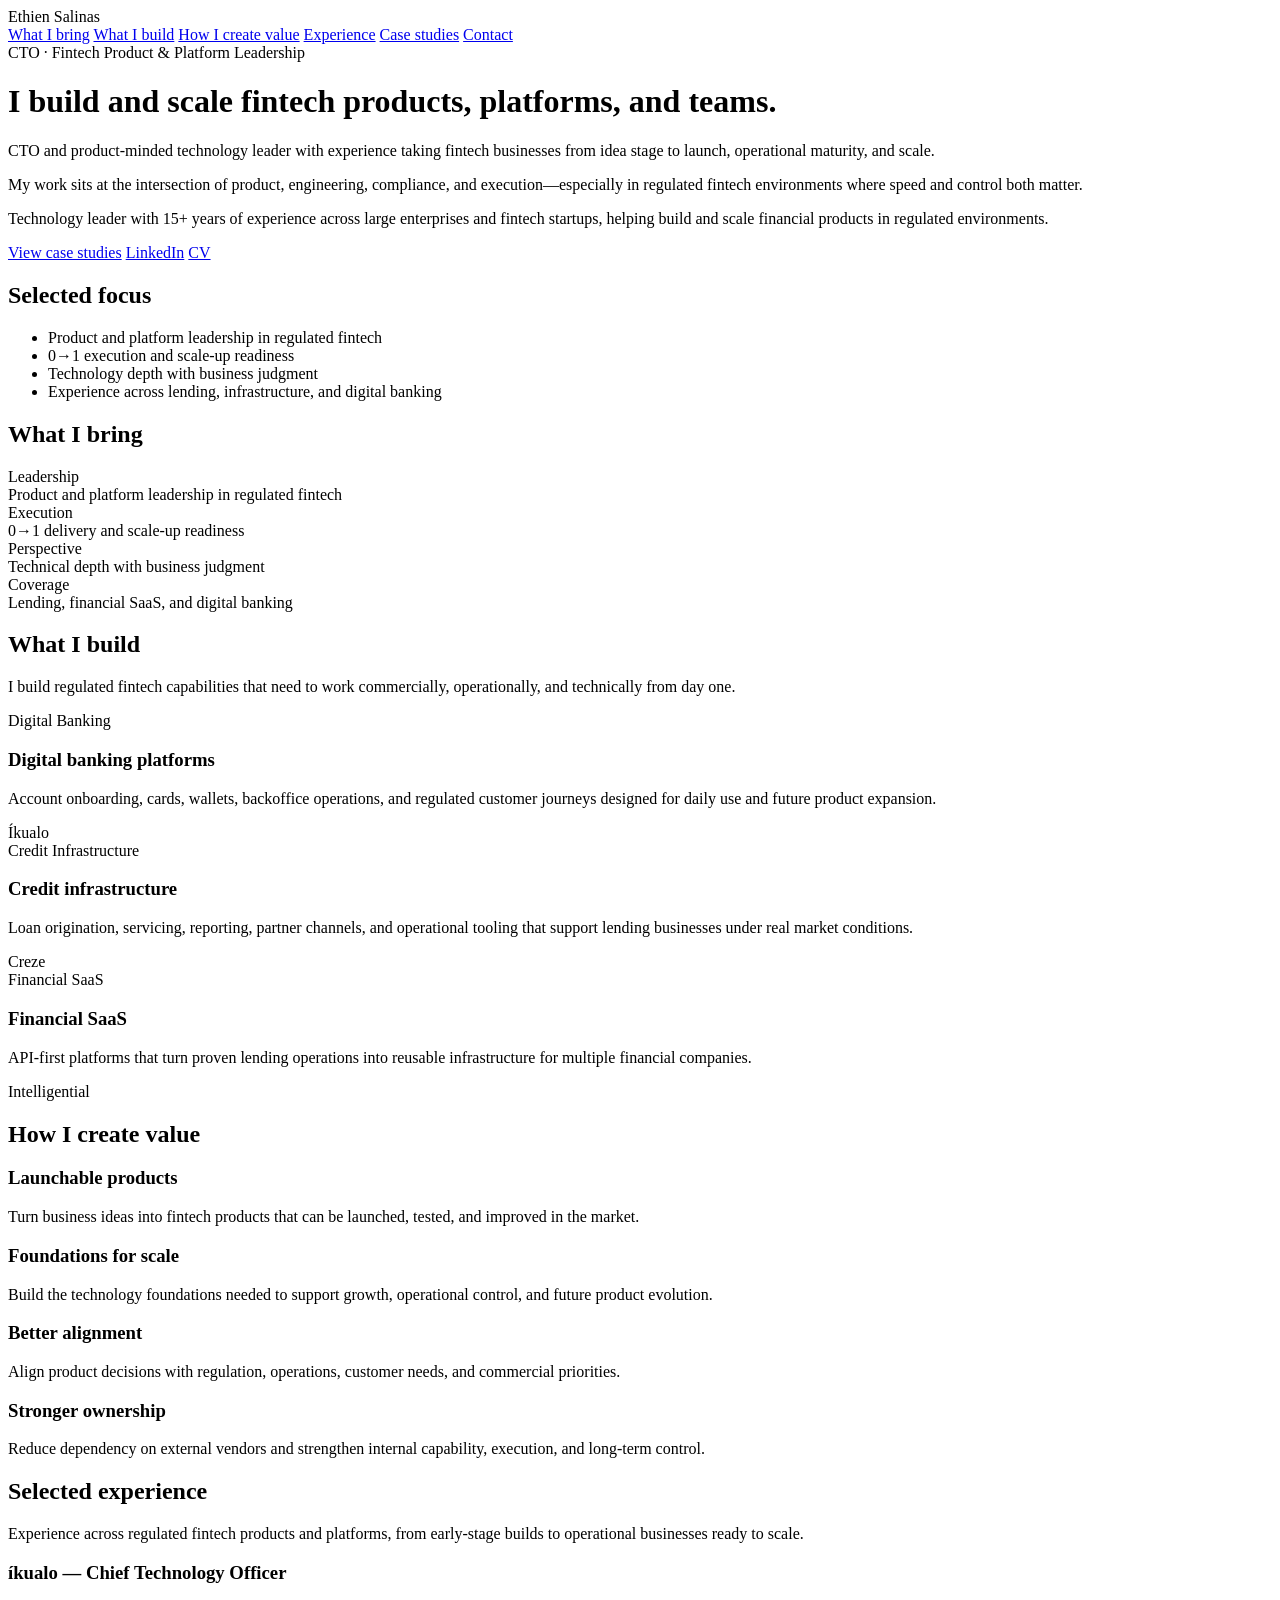
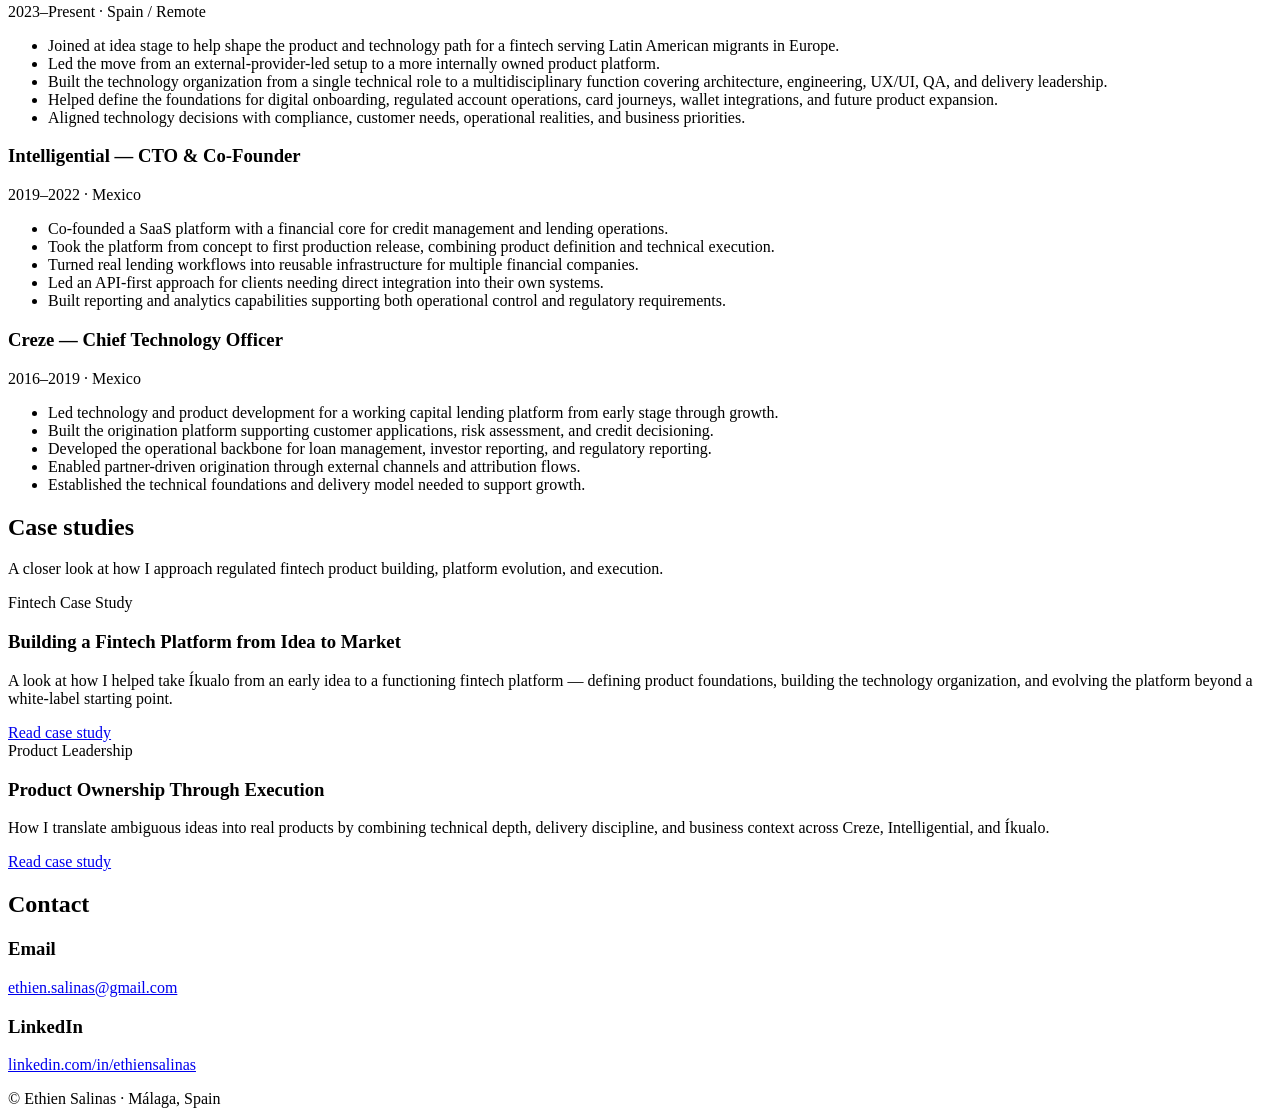
==== commit 4734708d: "[update] business languaje" ====
--- a/index.html
+++ b/index.html
@@ -4,449 +4,10 @@
 <head>
   <meta charset="UTF-8" />
   <meta name="viewport" content="width=device-width, initial-scale=1.0" />
-  <title>Ethien Salinas | CTO · Product Ownership · Fintech</title>
+  <title>Ethien Salinas | CTO · Fintech Product & Platform Leadership</title>
   <meta name="description"
-    content="Ethien Salinas is a CTO and execution-driven product leader with experience building fintech platforms, credit infrastructure, and digital banking products in regulated environments." />
-  <style>
-    :root {
-      --bg: #f5f7fa;
-      --surface: #ffffff;
-      --surface-soft: #f8fafc;
-      --text: #0f172a;
-      --muted: #475569;
-      --muted-soft: #64748b;
-      --line: #e2e8f0;
-      --accent: #1d4ed8;
-      --accent-soft: #dbeafe;
-      --hero-a: #0b1220;
-      --hero-b: #172033;
-      --max-width: 1080px;
-      --radius: 20px;
-      --shadow: 0 10px 30px rgba(15, 23, 42, 0.06);
-    }
-
-    * {
-      box-sizing: border-box;
-    }
-
-    html {
-      scroll-behavior: smooth;
-    }
-
-    body {
-      margin: 0;
-      font-family: Inter, -apple-system, BlinkMacSystemFont, "Segoe UI", Roboto, Helvetica, Arial, sans-serif;
-      background: var(--bg);
-      color: var(--text);
-      line-height: 1.7;
-      -webkit-font-smoothing: antialiased;
-      text-rendering: optimizeLegibility;
-    }
-
-    a {
-      color: inherit;
-      text-decoration: none;
-    }
-
-    img {
-      max-width: 100%;
-      display: block;
-    }
-
-    .container {
-      width: 100%;
-      max-width: var(--max-width);
-      margin: 0 auto;
-      padding: 0 24px;
-    }
-
-    .hero {
-      background: linear-gradient(135deg, var(--hero-a) 0%, var(--hero-b) 100%);
-      color: #ffffff;
-      padding: 28px 0 88px;
-    }
-
-    .nav {
-      display: flex;
-      justify-content: space-between;
-      align-items: center;
-      gap: 20px;
-      padding: 10px 0 30px;
-    }
-
-    .brand {
-      font-size: 0.95rem;
-      font-weight: 700;
-      letter-spacing: 0.02em;
-      color: #ffffff;
-    }
-
-    .nav-links {
-      display: flex;
-      flex-wrap: wrap;
-      gap: 18px;
-    }
-
-    .nav-links a {
-      font-size: 0.95rem;
-      color: #cbd5e1;
-      transition: color 0.2s ease;
-    }
-
-    .nav-links a:hover {
-      color: #ffffff;
-    }
-
-    .hero-grid {
-      display: grid;
-      grid-template-columns: 1.25fr 0.75fr;
-      gap: 36px;
-      align-items: end;
-    }
-
-    .eyebrow {
-      display: inline-flex;
-      align-items: center;
-      gap: 8px;
-      padding: 7px 12px;
-      border: 1px solid rgba(255, 255, 255, 0.12);
-      border-radius: 999px;
-      font-size: 0.8rem;
-      font-weight: 700;
-      color: #dbeafe;
-      background: rgba(255, 255, 255, 0.06);
-      margin-bottom: 18px;
-      letter-spacing: 0.03em;
-      text-transform: uppercase;
-    }
-
-    h1 {
-      margin: 0 0 18px;
-      font-size: clamp(2.4rem, 5vw, 4.4rem);
-      line-height: 1.02;
-      letter-spacing: -0.04em;
-    }
-
-    .hero p.lead {
-      margin: 0;
-      max-width: 760px;
-      font-size: 1.1rem;
-      color: #cbd5e1;
-    }
-
-    .hero-actions {
-      display: flex;
-      flex-wrap: wrap;
-      gap: 12px;
-      margin-top: 28px;
-    }
-
-    .button {
-      display: inline-flex;
-      align-items: center;
-      justify-content: center;
-      padding: 12px 18px;
-      border-radius: 999px;
-      font-size: 0.95rem;
-      font-weight: 700;
-      transition: transform 0.2s ease, background 0.2s ease, color 0.2s ease, border-color 0.2s ease;
-    }
-
-    .button:hover {
-      transform: translateY(-1px);
-    }
-
-    .button-primary {
-      background: #ffffff;
-      color: #0f172a;
-      border: 1px solid #ffffff;
-    }
-
-    .button-secondary {
-      background: transparent;
-      color: #ffffff;
-      border: 1px solid rgba(255, 255, 255, 0.18);
-    }
-
-    .hero-panel {
-      background: rgba(255, 255, 255, 0.06);
-      border: 1px solid rgba(255, 255, 255, 0.10);
-      border-radius: 24px;
-      padding: 24px;
-      backdrop-filter: blur(8px);
-    }
-
-    .hero-panel h2 {
-      margin: 0 0 14px;
-      font-size: 0.95rem;
-      color: #e2e8f0;
-      letter-spacing: 0.02em;
-    }
-
-    .hero-panel ul {
-      margin: 0;
-      padding-left: 18px;
-      color: #cbd5e1;
-    }
-
-    .hero-panel li {
-      margin-bottom: 10px;
-    }
-
-    main {
-      margin-top: -42px;
-      padding-bottom: 72px;
-    }
-
-    .section {
-      background: var(--surface);
-      border: 1px solid var(--line);
-      border-radius: 28px;
-      box-shadow: var(--shadow);
-      padding: 34px;
-      margin-bottom: 22px;
-    }
-
-    .section h2 {
-      margin: 0 0 18px;
-      font-size: 1.6rem;
-      line-height: 1.15;
-      letter-spacing: -0.03em;
-    }
-
-    .section-intro {
-      margin: 0 0 22px;
-      color: var(--muted);
-      max-width: 820px;
-    }
-
-    .stats {
-      display: grid;
-      grid-template-columns: repeat(4, 1fr);
-      gap: 14px;
-    }
-
-    .stat {
-      background: var(--surface-soft);
-      border: 1px solid var(--line);
-      border-radius: 18px;
-      padding: 18px;
-    }
-
-    .stat .label {
-      display: block;
-      font-size: 0.78rem;
-      text-transform: uppercase;
-      letter-spacing: 0.05em;
-      color: var(--muted-soft);
-      font-weight: 700;
-      margin-bottom: 10px;
-    }
-
-    .stat .value {
-      font-size: 1rem;
-      font-weight: 700;
-      line-height: 1.35;
-    }
-
-    .three-col,
-    .grid-3 {
-      display: grid;
-      grid-template-columns: repeat(3, 1fr);
-      gap: 16px;
-    }
-
-    .card {
-      background: var(--surface-soft);
-      border: 1px solid var(--line);
-      border-radius: 20px;
-      padding: 22px;
-    }
-
-    .tag {
-      display: inline-block;
-      margin-bottom: 12px;
-      padding: 6px 10px;
-      background: var(--accent-soft);
-      color: var(--accent);
-      border-radius: 999px;
-      font-size: 0.78rem;
-      font-weight: 800;
-      letter-spacing: 0.03em;
-      text-transform: uppercase;
-    }
-
-    .card h3 {
-      margin: 0 0 10px;
-      font-size: 1.06rem;
-      line-height: 1.3;
-      letter-spacing: -0.02em;
-    }
-
-    .card p,
-    .card li {
-      color: var(--muted);
-    }
-
-    .card ul {
-      margin: 0;
-      padding-left: 18px;
-    }
-
-    .experience-list {
-      display: grid;
-      gap: 16px;
-    }
-
-    .experience-item {
-      background: var(--surface-soft);
-      border: 1px solid var(--line);
-      border-radius: 20px;
-      padding: 24px;
-    }
-
-    .experience-item h3 {
-      margin: 0 0 6px;
-      font-size: 1.08rem;
-      letter-spacing: -0.02em;
-    }
-
-    .meta {
-      margin-top: 14px;
-      font-size: 0.9rem;
-      color: var(--muted-soft);
-      font-weight: 600;
-    }
-
-    .role-meta {
-      color: var(--muted-soft);
-      font-size: 0.94rem;
-      margin-bottom: 14px;
-    }
-
-    .experience-item ul {
-      margin: 0;
-      padding-left: 18px;
-    }
-
-    .portfolio-list {
-      display: grid;
-      gap: 16px;
-    }
-
-    .portfolio-item {
-      display: grid;
-      grid-template-columns: 1fr auto;
-      gap: 20px;
-      align-items: center;
-      background: var(--surface-soft);
-      border: 1px solid var(--line);
-      border-radius: 20px;
-      padding: 24px;
-    }
-
-    .portfolio-item h3 {
-      margin: 0 0 8px;
-      font-size: 1.14rem;
-      letter-spacing: -0.02em;
-    }
-
-    .portfolio-item p {
-      margin: 0;
-      color: var(--muted);
-      max-width: 760px;
-    }
-
-    .portfolio-link {
-      display: inline-flex;
-      align-items: center;
-      white-space: nowrap;
-      padding: 11px 16px;
-      border: 1px solid var(--line);
-      border-radius: 999px;
-      background: #ffffff;
-      font-weight: 700;
-      color: var(--text);
-    }
-
-    .contact-grid {
-      display: grid;
-      grid-template-columns: repeat(2, 1fr);
-      gap: 16px;
-    }
-
-    .contact-card {
-      background: var(--surface-soft);
-      border: 1px solid var(--line);
-      border-radius: 20px;
-      padding: 22px;
-    }
-
-    .contact-card h3 {
-      margin: 0 0 8px;
-      font-size: 1rem;
-    }
-
-    .contact-card p {
-      margin: 0;
-      color: var(--muted);
-    }
-
-    footer {
-      padding: 0 0 44px;
-      color: var(--muted-soft);
-      font-size: 0.92rem;
-    }
-
-    @media (max-width: 980px) {
-
-      .hero-grid,
-      .three-col,
-      .grid-3,
-      .contact-grid,
-      .stats {
-        grid-template-columns: 1fr;
-      }
-
-      .portfolio-item {
-        grid-template-columns: 1fr;
-        align-items: start;
-      }
-    }
-
-    @media (max-width: 720px) {
-      .container {
-        padding: 0 18px;
-      }
-
-      .hero {
-        padding: 22px 0 72px;
-      }
-
-      .section {
-        padding: 24px 20px;
-        border-radius: 22px;
-      }
-
-      .nav {
-        flex-direction: column;
-        align-items: flex-start;
-        padding-bottom: 24px;
-      }
-
-      .nav-links {
-        gap: 14px;
-      }
-
-      h1 {
-        font-size: 2.5rem;
-      }
-
-      .hero p.lead {
-        font-size: 1rem;
-      }
-    }
-  </style>
+    content="Ethien Salinas is a CTO and product-minded technology leader with experience building and scaling regulated fintech products, platforms, and teams across lending, financial infrastructure, and digital banking." />
+  <link rel="stylesheet" href="./css/styles.css" />
 </head>
 
 <body>
@@ -455,22 +16,31 @@
       <div class="nav">
         <div class="brand">Ethien Salinas</div>
         <nav class="nav-links">
+          <a href="#what-i-bring">What I bring</a>
           <a href="#what-i-build">What I build</a>
-          <a href="#profile">Profile</a>
+          <a href="#value">How I create value</a>
           <a href="#experience">Experience</a>
-          <a href="#portfolio">Portfolio</a>
+          <a href="#portfolio">Case studies</a>
           <a href="#contact">Contact</a>
         </nav>
       </div>
 
       <div class="hero-grid">
         <div>
-          <div class="eyebrow">CTO · Product Ownership · Fintech</div>
-          <h1>Building regulated products, teams, and platforms that scale.</h1>
+          <div class="eyebrow">CTO · Fintech Product & Platform Leadership</div>
+          <h1>I build and scale fintech products, platforms, and teams.</h1>
           <p class="lead">
-            CTO and execution-driven product leader with experience across lending fintech, financial infrastructure,
-            and digital banking. I build regulated products and platforms by aligning technology, product ownership,
-            compliance, and delivery.
+            CTO and product-minded technology leader with experience taking fintech businesses from idea stage to
+            launch,
+            operational maturity, and scale.
+          </p>
+          <p class="lead-secondary">
+            My work sits at the intersection of product, engineering, compliance, and execution—especially in regulated
+            fintech environments where speed and control both matter.
+          </p>
+          <p class="lead-tertiary">
+            Technology leader with 15+ years of experience across large enterprises and fintech startups, helping build
+            and scale financial products in regulated environments.
           </p>
 
           <div class="hero-actions">
@@ -483,12 +53,12 @@
         </div>
 
         <aside class="hero-panel">
-          <h2>Focus areas</h2>
+          <h2>Selected focus</h2>
           <ul>
-            <li>CTO leadership in regulated fintech environments</li>
-            <li>Product ownership through execution</li>
-            <li>Platform strategy from idea stage to scale-up</li>
-            <li>Engineering org design and delivery discipline</li>
+            <li>Product and platform leadership in regulated fintech</li>
+            <li>0→1 execution and scale-up readiness</li>
+            <li>Technology depth with business judgment</li>
+            <li>Experience across lending, infrastructure, and digital banking</li>
           </ul>
         </aside>
       </div>
@@ -497,23 +67,24 @@
 
   <main>
     <div class="container">
-      <section class="section">
+      <section class="section" id="what-i-bring">
+        <h2>What I bring</h2>
         <div class="stats">
           <div class="stat">
-            <span class="label">Experience</span>
-            <div class="value">15+ years in financial services and fintech</div>
-          </div>
-          <div class="stat">
             <span class="label">Leadership</span>
-            <div class="value">CTO, engineering leadership, product ownership</div>
-          </div>
-          <div class="stat">
-            <span class="label">Domain</span>
-            <div class="value">Digital banking, lending, financial infrastructure</div>
-          </div>
-          <div class="stat">
-            <span class="label">Strength</span>
-            <div class="value">Turning ambiguity into real products and operational platforms</div>
+            <div class="value">Product and platform leadership in regulated fintech</div>
+          </div>
+          <div class="stat">
+            <span class="label">Execution</span>
+            <div class="value">0→1 delivery and scale-up readiness</div>
+          </div>
+          <div class="stat">
+            <span class="label">Perspective</span>
+            <div class="value">Technical depth with business judgment</div>
+          </div>
+          <div class="stat">
+            <span class="label">Coverage</span>
+            <div class="value">Lending, financial SaaS, and digital banking</div>
           </div>
         </div>
       </section>
@@ -521,92 +92,75 @@
       <section id="what-i-build" class="section">
         <h2>What I build</h2>
         <p class="section-intro">
-          I build fintech products where technology, operations, regulation, and user experience need to work together
-          from the beginning.
+          I build regulated fintech capabilities that need to work commercially, operationally, and technically from day
+          one.
         </p>
 
         <div class="grid-3">
           <article class="card">
             <div class="tag">Digital Banking</div>
-            <h3>Fintech platform for migrants</h3>
-            <p>
-              Building the technology and product foundations of a regulated fintech platform serving Latin American
-              migrants in Europe,
-              including digital onboarding, account management, cards, and wallet integrations.
-            </p>
-            <div class="meta">Íkualo · Spain</div>
-          </article>
-
-          <article class="card">
-            <div class="tag">Fintech SaaS</div>
-            <h3>Credit management infrastructure</h3>
-            <p>
-              Co-founded and built a SaaS platform with a financial core for credit operations, enabling lenders to
-              manage
-              loan lifecycles, reporting, and integrations through an API-first architecture.
-            </p>
-            <div class="meta">Intelligential · Mexico</div>
-          </article>
-
-          <article class="card">
-            <div class="tag">Lending Fintech</div>
-            <h3>Working capital lending platform</h3>
-            <p>
-              Designed and launched the lending platform supporting loan origination, risk evaluation, investor
-              reporting,
-              and partner-driven credit distribution for small business financing.
-            </p>
-            <div class="meta">Creze · Mexico</div>
-          </article>
-        </div>
-      </section>
-
-      <section id="profile" class="section">
-        <h2>Profile</h2>
+            <h3>Digital banking platforms</h3>
+            <p>
+              Account onboarding, cards, wallets, backoffice operations, and regulated customer journeys designed for
+              daily use and future product expansion.
+            </p>
+            <div class="meta">Íkualo</div>
+          </article>
+
+          <article class="card">
+            <div class="tag">Credit Infrastructure</div>
+            <h3>Credit infrastructure</h3>
+            <p>
+              Loan origination, servicing, reporting, partner channels, and operational tooling that support lending
+              businesses under real market conditions.
+            </p>
+            <div class="meta">Creze</div>
+          </article>
+
+          <article class="card">
+            <div class="tag">Financial SaaS</div>
+            <h3>Financial SaaS</h3>
+            <p>
+              API-first platforms that turn proven lending operations into reusable infrastructure for multiple
+              financial companies.
+            </p>
+            <div class="meta">Intelligential</div>
+          </article>
+        </div>
+      </section>
+
+      <section id="value" class="section">
+        <h2>How I create value</h2>
+        <div class="grid-4">
+          <article class="card">
+            <h3>Launchable products</h3>
+            <p>Turn business ideas into fintech products that can be launched, tested, and improved in the market.</p>
+          </article>
+
+          <article class="card">
+            <h3>Foundations for scale</h3>
+            <p>Build the technology foundations needed to support growth, operational control, and future product
+              evolution.</p>
+          </article>
+
+          <article class="card">
+            <h3>Better alignment</h3>
+            <p>Align product decisions with regulation, operations, customer needs, and commercial priorities.</p>
+          </article>
+
+          <article class="card">
+            <h3>Stronger ownership</h3>
+            <p>Reduce dependency on external vendors and strengthen internal capability, execution, and long-term
+              control.</p>
+          </article>
+        </div>
+      </section>
+
+      <section id="experience" class="section">
+        <h2>Selected experience</h2>
         <p class="section-intro">
-          My background combines technology leadership, product execution, and business alignment.
-          I have built and scaled platforms in regulated contexts, led distributed teams, and helped
-          companies move from early-stage uncertainty to operational maturity.
-        </p>
-
-        <div class="three-col">
-          <article class="card">
-            <div class="tag">CTO</div>
-            <h3>Technology strategy</h3>
-            <ul>
-              <li>Architecture in regulated environments</li>
-              <li>Cloud-native platform evolution</li>
-              <li>Security and compliance foundations</li>
-            </ul>
-          </article>
-
-          <article class="card">
-            <div class="tag">Engineering Leader</div>
-            <h3>Organization and delivery</h3>
-            <ul>
-              <li>Team building and leadership development</li>
-              <li>Delivery systems and execution discipline</li>
-              <li>Hiring strategy aligned to company stage</li>
-            </ul>
-          </article>
-
-          <article class="card">
-            <div class="tag">Product Ownership</div>
-            <h3>From ambiguity to shipped product</h3>
-            <ul>
-              <li>Turn abstract ideas into first versions that can launch</li>
-              <li>Use technical depth to shape feasible product decisions</li>
-              <li>Bridge product, technology, operations, and compliance</li>
-            </ul>
-          </article>
-        </div>
-      </section>
-
-      <section id="experience" class="section">
-        <h2>Selected Experience</h2>
-        <p class="section-intro">
-          Technology leadership focused on building and evolving fintech products from early-stage concepts to
-          operational platforms.
+          Experience across regulated fintech products and platforms, from early-stage builds to operational businesses
+          ready to scale.
         </p>
 
         <div class="experience-list">
@@ -614,14 +168,14 @@
             <h3>íkualo — Chief Technology Officer</h3>
             <div class="role-meta">2023–Present · Spain / Remote</div>
             <ul>
-              <li>Joined at the idea stage to define the technology and product path for a fintech platform serving
-                Latin American migrants in Europe.</li>
-              <li>Led the transition from a provider-led white-label setup to an internally owned product platform.</li>
-              <li>Built the internal technology organization across architecture, engineering, UX/UI, QA, and delivery
-                leadership.</li>
-              <li>Defined the product and platform foundations enabling digital onboarding, regulated financial
-                operations, and future product expansion.</li>
-              <li>Aligned technology decisions with compliance requirements, operational realities, and evolving product
+              <li>Joined at idea stage to help shape the product and technology path for a fintech serving Latin
+                American migrants in Europe.</li>
+              <li>Led the move from an external-provider-led setup to a more internally owned product platform.</li>
+              <li>Built the technology organization from a single technical role to a multidisciplinary function
+                covering architecture, engineering, UX/UI, QA, and delivery leadership.</li>
+              <li>Helped define the foundations for digital onboarding, regulated account operations, card journeys,
+                wallet integrations, and future product expansion.</li>
+              <li>Aligned technology decisions with compliance, customer needs, operational realities, and business
                 priorities.</li>
             </ul>
           </article>
@@ -630,14 +184,13 @@
             <h3>Intelligential — CTO &amp; Co-Founder</h3>
             <div class="role-meta">2019–2022 · Mexico</div>
             <ul>
-              <li>Co-founded a fintech SaaS platform providing a financial core for credit management and lending
-                operations.</li>
-              <li>Led product and technology from concept to the first production version of the platform.</li>
-              <li>Translated real lending operations into a configurable platform capable of serving multiple financial
-                companies.</li>
-              <li>Designed an API-first architecture enabling direct integrations with client systems.</li>
-              <li>Built reporting and analytics capabilities supporting operational control and regulatory obligations.
-              </li>
+              <li>Co-founded a SaaS platform with a financial core for credit management and lending operations.</li>
+              <li>Took the platform from concept to first production release, combining product definition and technical
+                execution.</li>
+              <li>Turned real lending workflows into reusable infrastructure for multiple financial companies.</li>
+              <li>Led an API-first approach for clients needing direct integration into their own systems.</li>
+              <li>Built reporting and analytics capabilities supporting both operational control and regulatory
+                requirements.</li>
             </ul>
           </article>
 
@@ -645,36 +198,34 @@
             <h3>Creze — Chief Technology Officer</h3>
             <div class="role-meta">2016–2019 · Mexico</div>
             <ul>
-              <li>Joined at inception and led the technology and product development of a working capital lending
-                platform for small businesses.</li>
-              <li>Designed and launched the loan origination system enabling application intake, risk evaluation, and
-                credit decision workflows.</li>
-              <li>Built the operational platform supporting loan management, investor reporting, and regulatory
-                compliance.</li>
-              <li>Developed partner and broker integrations enabling external credit origination channels.</li>
-              <li>Established the architecture, delivery practices, and technical foundations during the company’s early
-                growth phase.</li>
+              <li>Led technology and product development for a working capital lending platform from early stage through
+                growth.</li>
+              <li>Built the origination platform supporting customer applications, risk assessment, and credit
+                decisioning.</li>
+              <li>Developed the operational backbone for loan management, investor reporting, and regulatory reporting.
+              </li>
+              <li>Enabled partner-driven origination through external channels and attribution flows.</li>
+              <li>Established the technical foundations and delivery model needed to support growth.</li>
             </ul>
           </article>
         </div>
       </section>
 
       <section id="portfolio" class="section">
-        <h2>Portfolio</h2>
+        <h2>Case studies</h2>
         <p class="section-intro">
-          Selected case studies showing how I approach platform creation, product sequencing, architecture decisions,
-          and organizational growth in fintech.
+          A closer look at how I approach regulated fintech product building, platform evolution, and execution.
         </p>
 
         <div class="portfolio-list">
           <article class="portfolio-item">
             <div>
-              <div class="tag">Case Study</div>
-              <h3>Building a Fintech Platform for Migrants in Europe</h3>
+              <div class="tag">Fintech Case Study</div>
+              <h3>Building a Fintech Platform from Idea to Market</h3>
               <p>
-                How I helped take Íkualo from an early idea to an operating fintech platform, building the technology
-                function,
-                evolving the product beyond an initial white-label model, and preparing the company for scale.
+                A look at how I helped take Íkualo from an early idea to a functioning fintech platform — defining
+                product foundations, building the technology organization, and evolving the platform beyond a
+                white-label starting point.
               </p>
             </div>
             <a class="portfolio-link" href="./case-studies/scaling-fintech.html">Read case study</a>
@@ -682,7 +233,7 @@
 
           <article class="portfolio-item">
             <div>
-              <div class="tag">Case Study</div>
+              <div class="tag">Product Leadership</div>
               <h3>Product Ownership Through Execution</h3>
               <p>
                 How I translate ambiguous ideas into real products by combining technical depth, delivery discipline,
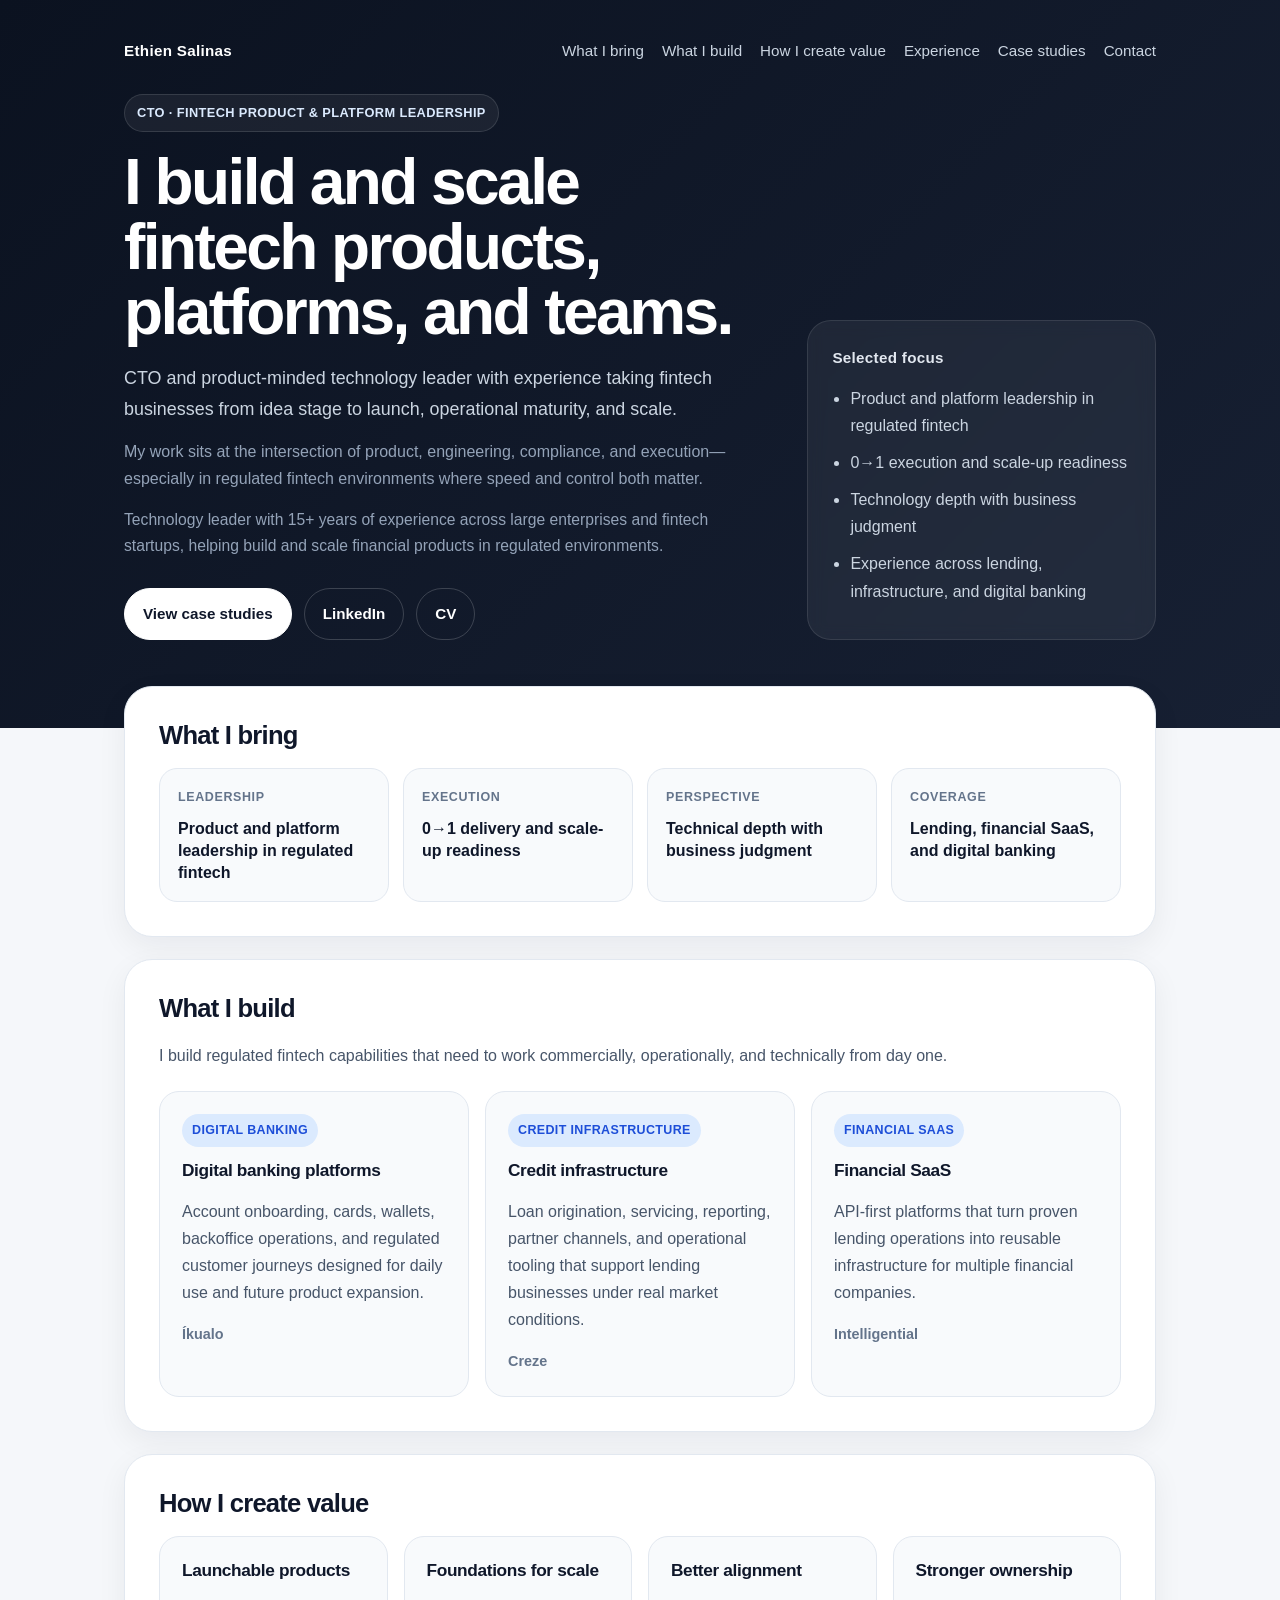
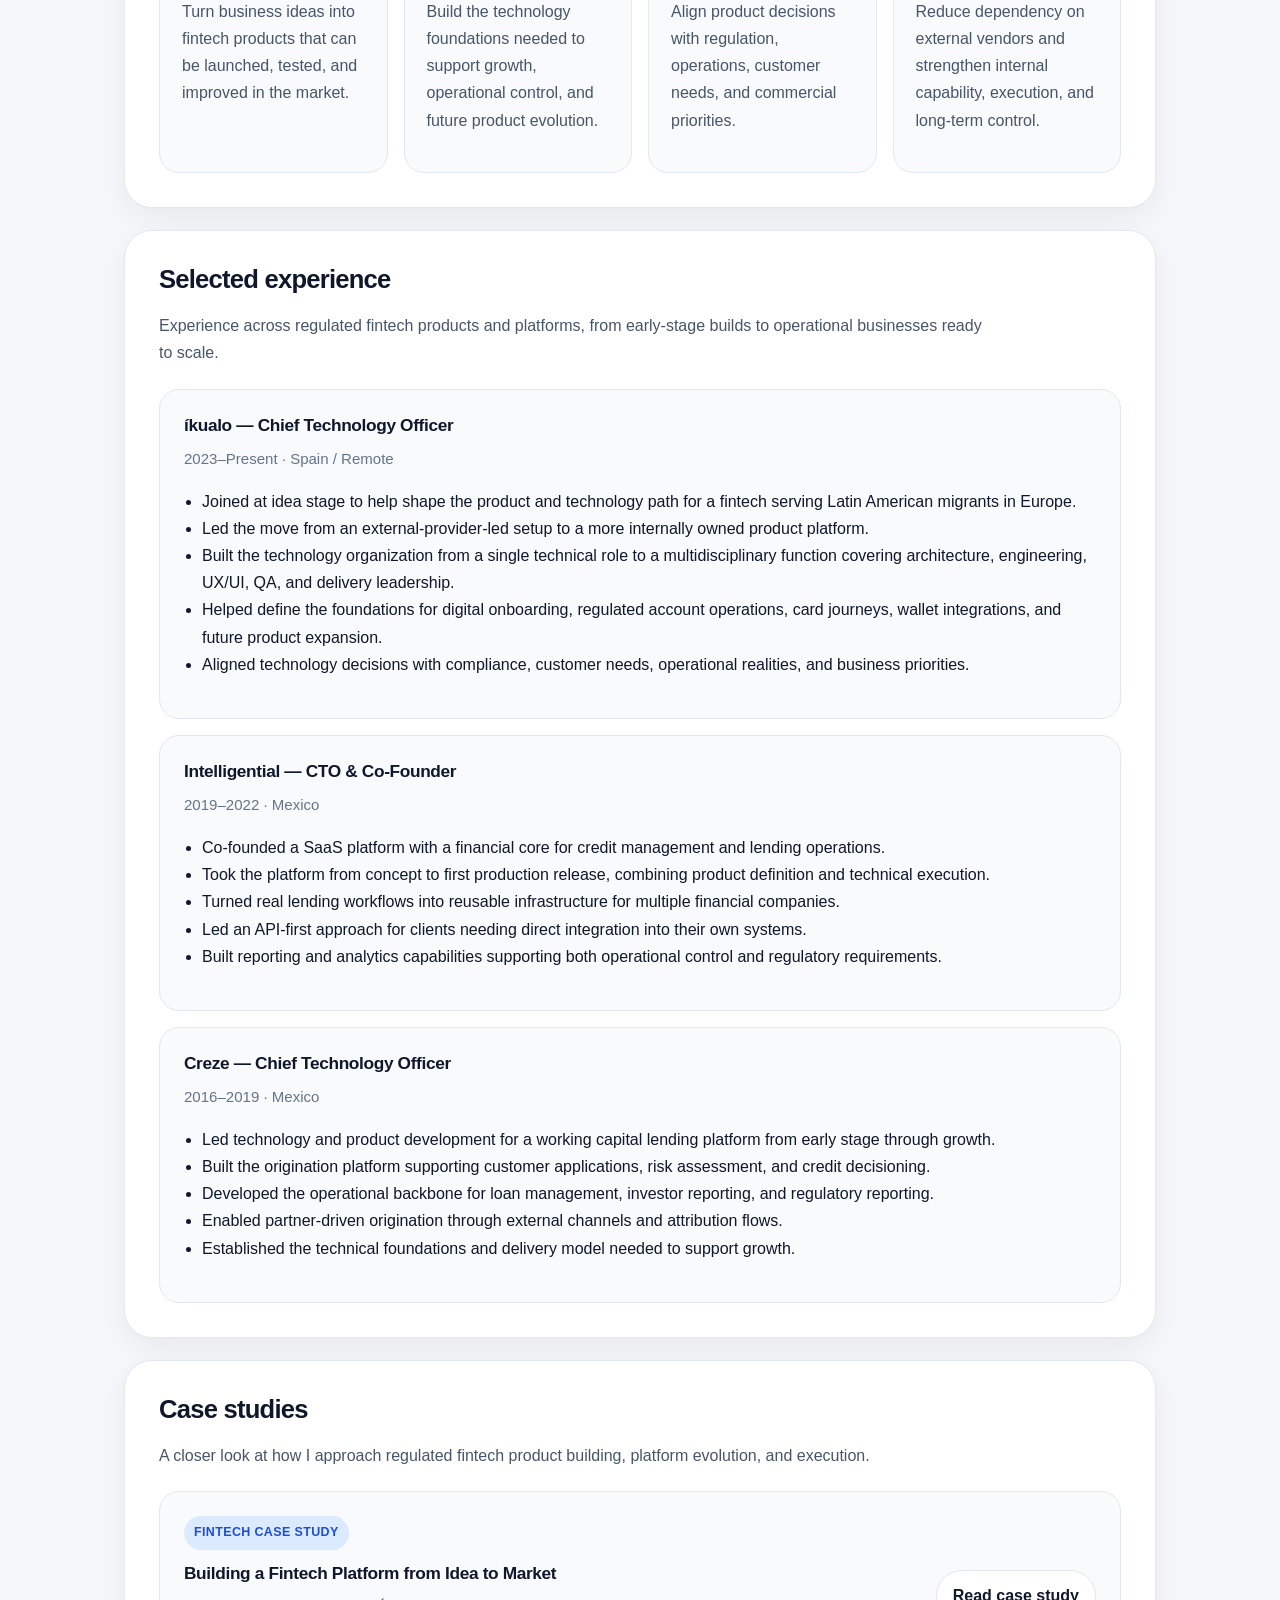
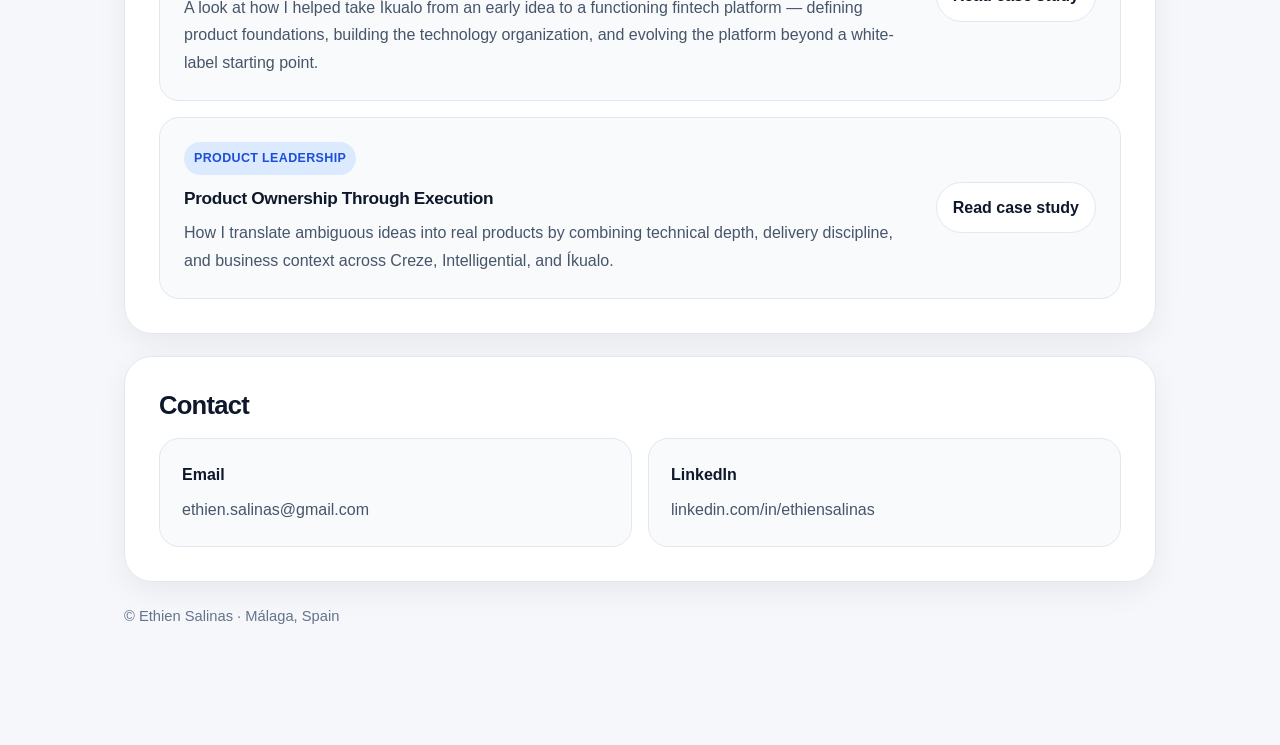
==== commit 38f98a09: "[fix] pdf file location" ====
--- a/index.html
+++ b/index.html
@@ -47,7 +47,7 @@
             <a class="button button-primary" href="#portfolio">View case studies</a>
             <a class="button button-secondary" href="https://www.linkedin.com/in/ethiensalinas" target="_blank"
               rel="noopener noreferrer">LinkedIn</a>
-            <a class="button button-secondary" href="./Ethien-Salinas-CV.pdf" target="_blank"
+            <a class="button button-secondary" href="./assets/pdf/Ethien-Salinas-CV.pdf" target="_blank"
               rel="noopener noreferrer">CV</a>
           </div>
         </div>
--- a/css/styles.css
+++ b/css/styles.css
@@ -0,0 +1,542 @@
+:root {
+  --bg: #f5f7fa;
+  --surface: #ffffff;
+  --surface-soft: #f8fafc;
+  --text: #0f172a;
+  --muted: #475569;
+  --muted-soft: #64748b;
+  --line: #e2e8f0;
+  --accent: #1d4ed8;
+  --accent-soft: #dbeafe;
+  --hero-a: #0b1220;
+  --hero-b: #172033;
+  --max-width: 1080px;
+  --radius: 20px;
+  --shadow: 0 10px 30px rgba(15, 23, 42, 0.06);
+}
+
+* {
+  box-sizing: border-box;
+}
+
+html {
+  scroll-behavior: smooth;
+}
+
+body {
+  margin: 0;
+  font-family: Inter, -apple-system, BlinkMacSystemFont, "Segoe UI", Roboto, Helvetica, Arial, sans-serif;
+  background: var(--bg);
+  color: var(--text);
+  line-height: 1.7;
+  -webkit-font-smoothing: antialiased;
+  text-rendering: optimizeLegibility;
+}
+
+a {
+  color: inherit;
+  text-decoration: none;
+}
+
+.container {
+  width: 100%;
+  max-width: var(--max-width);
+  margin: 0 auto;
+  padding: 0 24px;
+}
+
+.hero {
+  background: linear-gradient(135deg, var(--hero-a) 0%, var(--hero-b) 100%);
+  color: #ffffff;
+  padding: 28px 0 88px;
+}
+
+.nav,
+.topbar {
+  display: flex;
+  justify-content: space-between;
+  align-items: center;
+  gap: 20px;
+  padding: 10px 0 30px;
+}
+
+.brand {
+  font-size: 0.95rem;
+  font-weight: 700;
+  letter-spacing: 0.02em;
+  color: #ffffff;
+}
+
+.nav-links {
+  display: flex;
+  flex-wrap: wrap;
+  gap: 18px;
+}
+
+.nav-links a {
+  font-size: 0.95rem;
+  color: #cbd5e1;
+  transition: color 0.2s ease;
+}
+
+.nav-links a:hover,
+.back-link:hover {
+  color: #ffffff;
+}
+
+.back-link {
+  color: #cbd5e1;
+  font-size: 0.95rem;
+  font-weight: 600;
+  transition: color 0.2s ease;
+}
+
+.hero-grid {
+  display: grid;
+  grid-template-columns: 1.3fr 0.7fr;
+  gap: 36px;
+  align-items: end;
+}
+
+.eyebrow {
+  display: inline-flex;
+  align-items: center;
+  gap: 8px;
+  padding: 7px 12px;
+  border: 1px solid rgba(255, 255, 255, 0.12);
+  border-radius: 999px;
+  font-size: 0.8rem;
+  font-weight: 700;
+  color: #dbeafe;
+  background: rgba(255, 255, 255, 0.06);
+  margin-bottom: 18px;
+  letter-spacing: 0.03em;
+  text-transform: uppercase;
+}
+
+h1 {
+  margin: 0 0 18px;
+  font-size: clamp(2.4rem, 5vw, 4.5rem);
+  line-height: 1.02;
+  letter-spacing: -0.04em;
+  max-width: 820px;
+}
+
+.lead {
+  margin: 0 0 14px;
+  max-width: 760px;
+  font-size: 1.12rem;
+  color: #cbd5e1;
+}
+
+.lead-secondary {
+  margin: 0 0 14px;
+  max-width: 760px;
+  font-size: 1rem;
+  color: #94a3b8;
+}
+
+.lead-tertiary {
+  margin: 0;
+  max-width: 760px;
+  font-size: 0.98rem;
+  color: #94a3b8;
+}
+
+.hero-actions {
+  display: flex;
+  flex-wrap: wrap;
+  gap: 12px;
+  margin-top: 28px;
+}
+
+.button {
+  display: inline-flex;
+  align-items: center;
+  justify-content: center;
+  padding: 12px 18px;
+  border-radius: 999px;
+  font-size: 0.95rem;
+  font-weight: 700;
+  transition: transform 0.2s ease, background 0.2s ease, color 0.2s ease, border-color 0.2s ease;
+}
+
+.button:hover {
+  transform: translateY(-1px);
+}
+
+.button-primary {
+  background: #ffffff;
+  color: #0f172a;
+  border: 1px solid #ffffff;
+}
+
+.button-secondary {
+  background: transparent;
+  color: #ffffff;
+  border: 1px solid rgba(255, 255, 255, 0.18);
+}
+
+.hero-panel {
+  background: rgba(255, 255, 255, 0.06);
+  border: 1px solid rgba(255, 255, 255, 0.10);
+  border-radius: 24px;
+  padding: 24px;
+  backdrop-filter: blur(8px);
+}
+
+.hero-panel h2 {
+  margin: 0 0 14px;
+  font-size: 0.95rem;
+  color: #e2e8f0;
+  letter-spacing: 0.02em;
+}
+
+.hero-panel ul {
+  margin: 0;
+  padding-left: 18px;
+  color: #cbd5e1;
+}
+
+.hero-panel li {
+  margin-bottom: 10px;
+}
+
+main {
+  margin-top: -42px;
+  padding-bottom: 72px;
+}
+
+.section {
+  background: var(--surface);
+  border: 1px solid var(--line);
+  border-radius: 28px;
+  box-shadow: var(--shadow);
+  padding: 34px;
+  margin-bottom: 22px;
+}
+
+.section h2 {
+  margin: 0 0 18px;
+  font-size: 1.6rem;
+  line-height: 1.15;
+  letter-spacing: -0.03em;
+}
+
+.section-intro {
+  margin: 0 0 22px;
+  color: var(--muted);
+  max-width: 840px;
+}
+
+.stats {
+  display: grid;
+  grid-template-columns: repeat(4, 1fr);
+  gap: 14px;
+}
+
+.stat {
+  background: var(--surface-soft);
+  border: 1px solid var(--line);
+  border-radius: 18px;
+  padding: 18px;
+}
+
+.stat .label {
+  display: block;
+  font-size: 0.78rem;
+  text-transform: uppercase;
+  letter-spacing: 0.05em;
+  color: var(--muted-soft);
+  font-weight: 700;
+  margin-bottom: 10px;
+}
+
+.stat .value {
+  font-size: 1rem;
+  font-weight: 700;
+  line-height: 1.35;
+}
+
+.grid-4 {
+  display: grid;
+  grid-template-columns: repeat(4, 1fr);
+  gap: 16px;
+}
+
+.grid-3 {
+  display: grid;
+  grid-template-columns: repeat(3, 1fr);
+  gap: 16px;
+}
+
+.grid-2 {
+  display: grid;
+  grid-template-columns: repeat(2, 1fr);
+  gap: 16px;
+}
+
+.card {
+  background: var(--surface-soft);
+  border: 1px solid var(--line);
+  border-radius: 20px;
+  padding: 22px;
+}
+
+.tag {
+  display: inline-block;
+  margin-bottom: 12px;
+  padding: 6px 10px;
+  background: var(--accent-soft);
+  color: var(--accent);
+  border-radius: 999px;
+  font-size: 0.78rem;
+  font-weight: 800;
+  letter-spacing: 0.03em;
+  text-transform: uppercase;
+}
+
+.card h3,
+.company h3,
+.experience-item h3,
+.portfolio-item h3 {
+  margin: 0 0 10px;
+  font-size: 1.08rem;
+  line-height: 1.3;
+  letter-spacing: -0.02em;
+}
+
+.card p,
+.card li,
+.company p,
+.company li {
+  color: var(--muted);
+}
+
+.card ul,
+.company ul,
+.experience-item ul,
+.hero-panel ul {
+  padding-left: 18px;
+}
+
+.meta {
+  margin-top: 14px;
+  font-size: 0.9rem;
+  color: var(--muted-soft);
+  font-weight: 600;
+}
+
+.experience-list,
+.portfolio-list,
+.company-list,
+.principles {
+  display: grid;
+  gap: 16px;
+}
+
+.experience-item,
+.company {
+  background: var(--surface-soft);
+  border: 1px solid var(--line);
+  border-radius: 20px;
+  padding: 24px;
+}
+
+.role-meta {
+  color: var(--muted-soft);
+  font-size: 0.94rem;
+  margin-bottom: 14px;
+}
+
+.portfolio-item {
+  display: grid;
+  grid-template-columns: 1fr auto;
+  gap: 20px;
+  align-items: center;
+  background: var(--surface-soft);
+  border: 1px solid var(--line);
+  border-radius: 20px;
+  padding: 24px;
+}
+
+.portfolio-item p {
+  margin: 0;
+  color: var(--muted);
+  max-width: 760px;
+}
+
+.portfolio-link {
+  display: inline-flex;
+  align-items: center;
+  white-space: nowrap;
+  padding: 11px 16px;
+  border: 1px solid var(--line);
+  border-radius: 999px;
+  background: #ffffff;
+  font-weight: 700;
+  color: var(--text);
+}
+
+.framework,
+.architecture {
+  margin-top: 10px;
+  background: #0f172a;
+  color: #dbeafe;
+  border: 1px solid #1e293b;
+  border-radius: 20px;
+  padding: 24px;
+  overflow-x: auto;
+  font-family: ui-monospace, SFMono-Regular, Menlo, Monaco, Consolas, "Liberation Mono", monospace;
+  font-size: 0.92rem;
+  line-height: 1.8;
+  white-space: pre;
+}
+
+.principle {
+  background: var(--surface-soft);
+  border: 1px solid var(--line);
+  border-radius: 18px;
+  padding: 18px 20px;
+}
+
+.principle strong {
+  display: block;
+  margin-bottom: 8px;
+  color: var(--text);
+}
+
+.fit-list {
+  display: grid;
+  grid-template-columns: repeat(4, 1fr);
+  gap: 14px;
+}
+
+.fit-item {
+  background: var(--surface-soft);
+  border: 1px solid var(--line);
+  border-radius: 18px;
+  padding: 18px;
+  font-weight: 700;
+  color: var(--text);
+  line-height: 1.4;
+}
+
+.quote {
+  background: var(--surface-soft);
+  border: 1px solid var(--line);
+  border-radius: 22px;
+  padding: 24px;
+}
+
+.quote p {
+  margin: 0;
+  color: var(--text);
+  font-size: 1.05rem;
+}
+
+.quote footer {
+  margin-top: 12px;
+  color: var(--muted-soft);
+  font-size: 0.92rem;
+}
+
+.contact-grid {
+  display: grid;
+  grid-template-columns: repeat(2, 1fr);
+  gap: 16px;
+}
+
+.contact-card {
+  background: var(--surface-soft);
+  border: 1px solid var(--line);
+  border-radius: 20px;
+  padding: 22px;
+}
+
+.contact-card h3 {
+  margin: 0 0 8px;
+  font-size: 1rem;
+}
+
+.contact-card p {
+  margin: 0;
+  color: var(--muted);
+}
+
+.footer-nav {
+  display: flex;
+  justify-content: space-between;
+  gap: 16px;
+  margin-top: 20px;
+  padding-top: 24px;
+  border-top: 1px solid var(--line);
+  flex-wrap: wrap;
+}
+
+.footer-nav a {
+  color: var(--muted);
+  font-weight: 700;
+}
+
+.footer-nav a:hover {
+  color: var(--text);
+}
+
+footer {
+  padding: 0 0 44px;
+  color: var(--muted-soft);
+  font-size: 0.92rem;
+}
+
+@media (max-width: 980px) {
+
+  .hero-grid,
+  .stats,
+  .grid-4,
+  .grid-3,
+  .grid-2,
+  .fit-list,
+  .contact-grid {
+    grid-template-columns: 1fr;
+  }
+
+  .portfolio-item {
+    grid-template-columns: 1fr;
+    align-items: start;
+  }
+}
+
+@media (max-width: 720px) {
+  .container {
+    padding: 0 18px;
+  }
+
+  .hero {
+    padding: 22px 0 72px;
+  }
+
+  .section {
+    padding: 24px 20px;
+    border-radius: 22px;
+  }
+
+  .nav,
+  .topbar {
+    flex-direction: column;
+    align-items: flex-start;
+    padding-bottom: 24px;
+  }
+
+  .nav-links {
+    gap: 14px;
+  }
+
+  h1 {
+    font-size: 2.6rem;
+  }
+
+  .lead {
+    font-size: 1rem;
+  }
+}
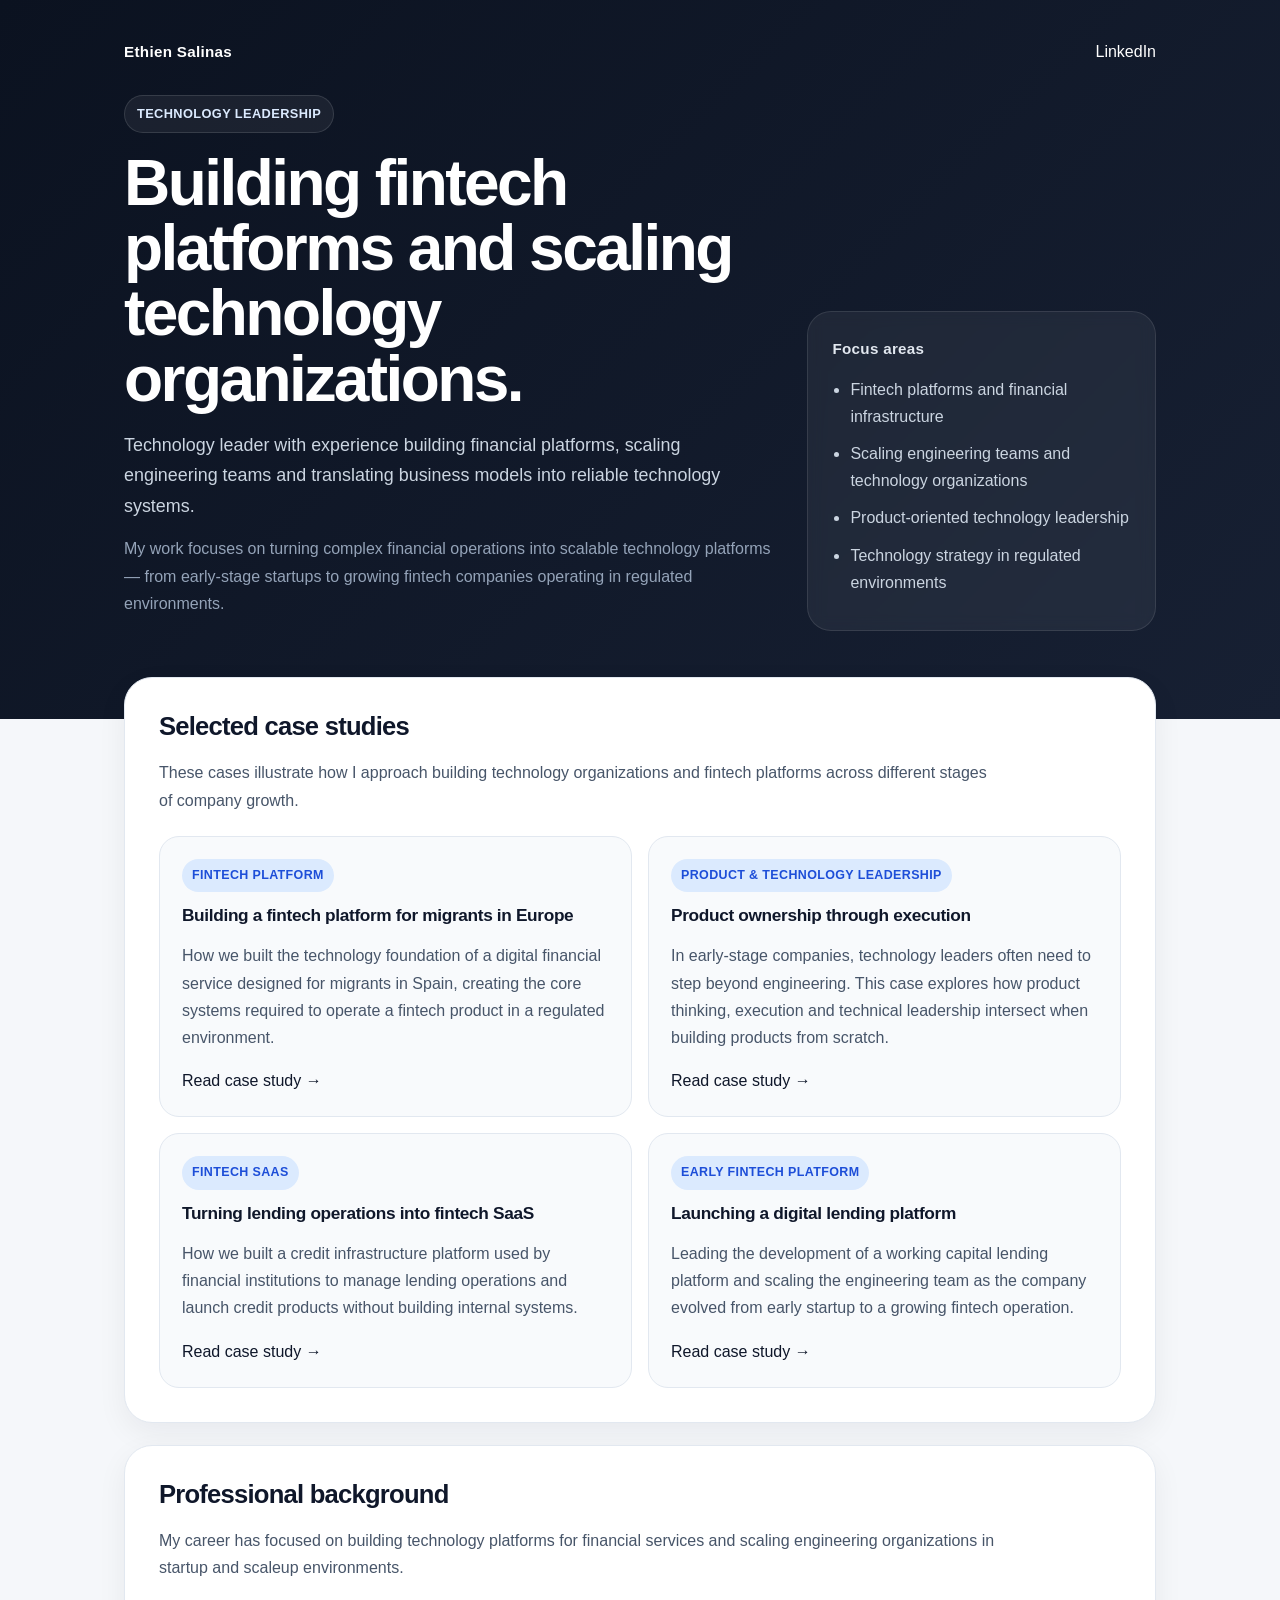
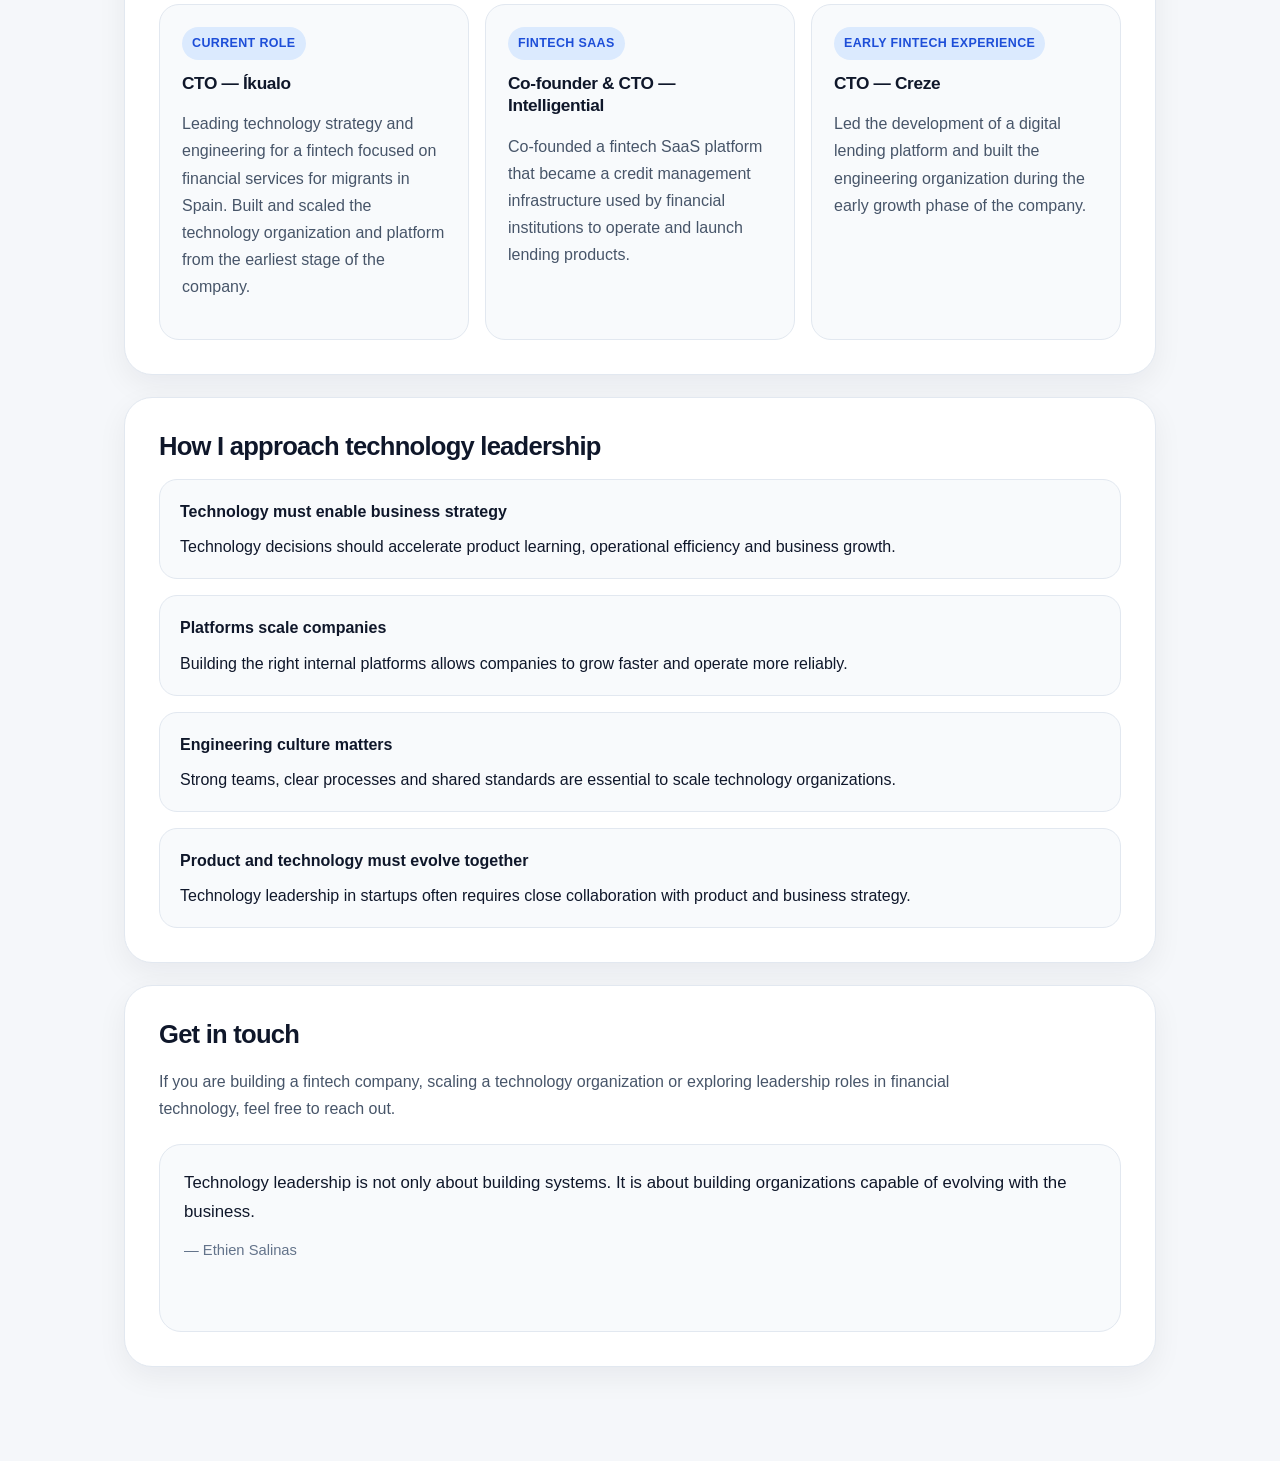
==== commit eeed3952: "[update] add creze and intelligential portfolio cases" ====
--- a/index.html
+++ b/index.html
@@ -2,273 +2,261 @@
 <html lang="en">
 
 <head>
-  <meta charset="UTF-8" />
-  <meta name="viewport" content="width=device-width, initial-scale=1.0" />
-  <title>Ethien Salinas | CTO · Fintech Product & Platform Leadership</title>
+  <meta charset="UTF-8">
+  <meta name="viewport" content="width=device-width, initial-scale=1.0">
+
+  <title>Ethien Salinas | CTO | Fintech Platforms & Technology Leadership</title>
+
   <meta name="description"
-    content="Ethien Salinas is a CTO and product-minded technology leader with experience building and scaling regulated fintech products, platforms, and teams across lending, financial infrastructure, and digital banking." />
-  <link rel="stylesheet" href="./css/styles.css" />
+    content="Technology leader with experience building fintech platforms, scaling engineering teams and turning financial operations into scalable technology systems.">
+
+  <link rel="stylesheet" href="css/styles.css">
+
 </head>
 
 <body>
+
   <header class="hero">
     <div class="container">
-      <div class="nav">
+
+      <div class="topbar">
         <div class="brand">Ethien Salinas</div>
-        <nav class="nav-links">
-          <a href="#what-i-bring">What I bring</a>
-          <a href="#what-i-build">What I build</a>
-          <a href="#value">How I create value</a>
-          <a href="#experience">Experience</a>
-          <a href="#portfolio">Case studies</a>
-          <a href="#contact">Contact</a>
-        </nav>
+        <div class="links">
+          <a href="https://www.linkedin.com/in/ethiensalinas" target="_blank">LinkedIn</a>
+        </div>
       </div>
 
       <div class="hero-grid">
+
         <div>
-          <div class="eyebrow">CTO · Fintech Product & Platform Leadership</div>
-          <h1>I build and scale fintech products, platforms, and teams.</h1>
+          <div class="eyebrow">Technology Leadership</div>
+
+          <h1>Building fintech platforms and scaling technology organizations.</h1>
+
           <p class="lead">
-            CTO and product-minded technology leader with experience taking fintech businesses from idea stage to
-            launch,
-            operational maturity, and scale.
+            Technology leader with experience building financial platforms, scaling engineering teams and translating
+            business models into reliable technology systems.
           </p>
+
           <p class="lead-secondary">
-            My work sits at the intersection of product, engineering, compliance, and execution—especially in regulated
-            fintech environments where speed and control both matter.
+            My work focuses on turning complex financial operations into scalable technology platforms — from
+            early-stage startups to growing fintech companies operating in regulated environments.
           </p>
-          <p class="lead-tertiary">
-            Technology leader with 15+ years of experience across large enterprises and fintech startups, helping build
-            and scale financial products in regulated environments.
-          </p>
-
-          <div class="hero-actions">
-            <a class="button button-primary" href="#portfolio">View case studies</a>
-            <a class="button button-secondary" href="https://www.linkedin.com/in/ethiensalinas" target="_blank"
-              rel="noopener noreferrer">LinkedIn</a>
-            <a class="button button-secondary" href="./assets/pdf/Ethien-Salinas-CV.pdf" target="_blank"
-              rel="noopener noreferrer">CV</a>
-          </div>
+
         </div>
 
         <aside class="hero-panel">
-          <h2>Selected focus</h2>
+
+          <h2>Focus areas</h2>
+
           <ul>
-            <li>Product and platform leadership in regulated fintech</li>
-            <li>0→1 execution and scale-up readiness</li>
-            <li>Technology depth with business judgment</li>
-            <li>Experience across lending, infrastructure, and digital banking</li>
+            <li>Fintech platforms and financial infrastructure</li>
+            <li>Scaling engineering teams and technology organizations</li>
+            <li>Product-oriented technology leadership</li>
+            <li>Technology strategy in regulated environments</li>
           </ul>
+
         </aside>
+
       </div>
+
     </div>
   </header>
 
   <main>
+
     <div class="container">
-      <section class="section" id="what-i-bring">
-        <h2>What I bring</h2>
-        <div class="stats">
-          <div class="stat">
-            <span class="label">Leadership</span>
-            <div class="value">Product and platform leadership in regulated fintech</div>
-          </div>
-          <div class="stat">
-            <span class="label">Execution</span>
-            <div class="value">0→1 delivery and scale-up readiness</div>
-          </div>
-          <div class="stat">
-            <span class="label">Perspective</span>
-            <div class="value">Technical depth with business judgment</div>
-          </div>
-          <div class="stat">
-            <span class="label">Coverage</span>
-            <div class="value">Lending, financial SaaS, and digital banking</div>
-          </div>
-        </div>
-      </section>
-
-      <section id="what-i-build" class="section">
-        <h2>What I build</h2>
+
+      <section class="section">
+
+        <h2>Selected case studies</h2>
+
         <p class="section-intro">
-          I build regulated fintech capabilities that need to work commercially, operationally, and technically from day
-          one.
+          These cases illustrate how I approach building technology organizations and fintech platforms across different
+          stages of company growth.
         </p>
 
+        <div class="grid-2">
+
+          <article class="card">
+
+            <div class="tag">Fintech platform</div>
+
+            <h3>Building a fintech platform for migrants in Europe</h3>
+
+            <p>
+              How we built the technology foundation of a digital financial service designed for migrants in Spain,
+              creating the core systems required to operate a fintech product in a regulated environment.
+            </p>
+
+            <a href="case-studies/scaling-fintech.html" class="read-more">
+              Read case study →
+            </a>
+
+          </article>
+
+          <article class="card">
+
+            <div class="tag">Product & technology leadership</div>
+
+            <h3>Product ownership through execution</h3>
+
+            <p>
+              In early-stage companies, technology leaders often need to step beyond engineering. This case explores how
+              product thinking, execution and technical leadership intersect when building products from scratch.
+            </p>
+
+            <a href="case-studies/product-ownership.html" class="read-more">
+              Read case study →
+            </a>
+
+          </article>
+
+          <article class="card">
+
+            <div class="tag">Fintech SaaS</div>
+
+            <h3>Turning lending operations into fintech SaaS</h3>
+
+            <p>
+              How we built a credit infrastructure platform used by financial institutions to manage lending operations
+              and launch credit products without building internal systems.
+            </p>
+
+            <a href="case-studies/intelligential-fintech-saas.html" class="read-more">
+              Read case study →
+            </a>
+
+          </article>
+
+          <article class="card">
+
+            <div class="tag">Early fintech platform</div>
+
+            <h3>Launching a digital lending platform</h3>
+
+            <p>
+              Leading the development of a working capital lending platform and scaling the engineering team as the
+              company evolved from early startup to a growing fintech operation.
+            </p>
+
+            <a href="case-studies/creze-lending-platform.html" class="read-more">
+              Read case study →
+            </a>
+
+          </article>
+
+        </div>
+
+      </section>
+
+      <section class="section">
+
+        <h2>Professional background</h2>
+
+        <p class="section-intro">
+          My career has focused on building technology platforms for financial services and scaling engineering
+          organizations in startup and scaleup environments.
+        </p>
+
         <div class="grid-3">
-          <article class="card">
-            <div class="tag">Digital Banking</div>
-            <h3>Digital banking platforms</h3>
-            <p>
-              Account onboarding, cards, wallets, backoffice operations, and regulated customer journeys designed for
-              daily use and future product expansion.
-            </p>
-            <div class="meta">Íkualo</div>
-          </article>
-
-          <article class="card">
-            <div class="tag">Credit Infrastructure</div>
-            <h3>Credit infrastructure</h3>
-            <p>
-              Loan origination, servicing, reporting, partner channels, and operational tooling that support lending
-              businesses under real market conditions.
-            </p>
-            <div class="meta">Creze</div>
-          </article>
-
-          <article class="card">
-            <div class="tag">Financial SaaS</div>
-            <h3>Financial SaaS</h3>
-            <p>
-              API-first platforms that turn proven lending operations into reusable infrastructure for multiple
-              financial companies.
-            </p>
-            <div class="meta">Intelligential</div>
-          </article>
-        </div>
-      </section>
-
-      <section id="value" class="section">
-        <h2>How I create value</h2>
-        <div class="grid-4">
-          <article class="card">
-            <h3>Launchable products</h3>
-            <p>Turn business ideas into fintech products that can be launched, tested, and improved in the market.</p>
-          </article>
-
-          <article class="card">
-            <h3>Foundations for scale</h3>
-            <p>Build the technology foundations needed to support growth, operational control, and future product
-              evolution.</p>
-          </article>
-
-          <article class="card">
-            <h3>Better alignment</h3>
-            <p>Align product decisions with regulation, operations, customer needs, and commercial priorities.</p>
-          </article>
-
-          <article class="card">
-            <h3>Stronger ownership</h3>
-            <p>Reduce dependency on external vendors and strengthen internal capability, execution, and long-term
-              control.</p>
-          </article>
-        </div>
-      </section>
-
-      <section id="experience" class="section">
-        <h2>Selected experience</h2>
+
+          <article class="card">
+
+            <div class="tag">Current role</div>
+
+            <h3>CTO — Íkualo</h3>
+
+            <p>
+              Leading technology strategy and engineering for a fintech focused on financial services for migrants in
+              Spain. Built and scaled the technology organization and platform from the earliest stage of the company.
+            </p>
+
+          </article>
+
+          <article class="card">
+
+            <div class="tag">Fintech SaaS</div>
+
+            <h3>Co-founder & CTO — Intelligential</h3>
+
+            <p>
+              Co-founded a fintech SaaS platform that became a credit management infrastructure used by financial
+              institutions to operate and launch lending products.
+            </p>
+
+          </article>
+
+          <article class="card">
+
+            <div class="tag">Early fintech experience</div>
+
+            <h3>CTO — Creze</h3>
+
+            <p>
+              Led the development of a digital lending platform and built the engineering organization during the early
+              growth phase of the company.
+            </p>
+
+          </article>
+
+        </div>
+
+      </section>
+
+      <section class="section">
+
+        <h2>How I approach technology leadership</h2>
+
+        <div class="principles">
+
+          <div class="principle">
+            <strong>Technology must enable business strategy</strong>
+            Technology decisions should accelerate product learning, operational efficiency and business growth.
+          </div>
+
+          <div class="principle">
+            <strong>Platforms scale companies</strong>
+            Building the right internal platforms allows companies to grow faster and operate more reliably.
+          </div>
+
+          <div class="principle">
+            <strong>Engineering culture matters</strong>
+            Strong teams, clear processes and shared standards are essential to scale technology organizations.
+          </div>
+
+          <div class="principle">
+            <strong>Product and technology must evolve together</strong>
+            Technology leadership in startups often requires close collaboration with product and business strategy.
+          </div>
+
+        </div>
+
+      </section>
+
+      <section class="section">
+
+        <h2>Get in touch</h2>
+
         <p class="section-intro">
-          Experience across regulated fintech products and platforms, from early-stage builds to operational businesses
-          ready to scale.
+          If you are building a fintech company, scaling a technology organization or exploring leadership roles in
+          financial technology, feel free to reach out.
         </p>
 
-        <div class="experience-list">
-          <article class="experience-item">
-            <h3>íkualo — Chief Technology Officer</h3>
-            <div class="role-meta">2023–Present · Spain / Remote</div>
-            <ul>
-              <li>Joined at idea stage to help shape the product and technology path for a fintech serving Latin
-                American migrants in Europe.</li>
-              <li>Led the move from an external-provider-led setup to a more internally owned product platform.</li>
-              <li>Built the technology organization from a single technical role to a multidisciplinary function
-                covering architecture, engineering, UX/UI, QA, and delivery leadership.</li>
-              <li>Helped define the foundations for digital onboarding, regulated account operations, card journeys,
-                wallet integrations, and future product expansion.</li>
-              <li>Aligned technology decisions with compliance, customer needs, operational realities, and business
-                priorities.</li>
-            </ul>
-          </article>
-
-          <article class="experience-item">
-            <h3>Intelligential — CTO &amp; Co-Founder</h3>
-            <div class="role-meta">2019–2022 · Mexico</div>
-            <ul>
-              <li>Co-founded a SaaS platform with a financial core for credit management and lending operations.</li>
-              <li>Took the platform from concept to first production release, combining product definition and technical
-                execution.</li>
-              <li>Turned real lending workflows into reusable infrastructure for multiple financial companies.</li>
-              <li>Led an API-first approach for clients needing direct integration into their own systems.</li>
-              <li>Built reporting and analytics capabilities supporting both operational control and regulatory
-                requirements.</li>
-            </ul>
-          </article>
-
-          <article class="experience-item">
-            <h3>Creze — Chief Technology Officer</h3>
-            <div class="role-meta">2016–2019 · Mexico</div>
-            <ul>
-              <li>Led technology and product development for a working capital lending platform from early stage through
-                growth.</li>
-              <li>Built the origination platform supporting customer applications, risk assessment, and credit
-                decisioning.</li>
-              <li>Developed the operational backbone for loan management, investor reporting, and regulatory reporting.
-              </li>
-              <li>Enabled partner-driven origination through external channels and attribution flows.</li>
-              <li>Established the technical foundations and delivery model needed to support growth.</li>
-            </ul>
-          </article>
-        </div>
-      </section>
-
-      <section id="portfolio" class="section">
-        <h2>Case studies</h2>
-        <p class="section-intro">
-          A closer look at how I approach regulated fintech product building, platform evolution, and execution.
-        </p>
-
-        <div class="portfolio-list">
-          <article class="portfolio-item">
-            <div>
-              <div class="tag">Fintech Case Study</div>
-              <h3>Building a Fintech Platform from Idea to Market</h3>
-              <p>
-                A look at how I helped take Íkualo from an early idea to a functioning fintech platform — defining
-                product foundations, building the technology organization, and evolving the platform beyond a
-                white-label starting point.
-              </p>
-            </div>
-            <a class="portfolio-link" href="./case-studies/scaling-fintech.html">Read case study</a>
-          </article>
-
-          <article class="portfolio-item">
-            <div>
-              <div class="tag">Product Leadership</div>
-              <h3>Product Ownership Through Execution</h3>
-              <p>
-                How I translate ambiguous ideas into real products by combining technical depth, delivery discipline,
-                and business context across Creze, Intelligential, and Íkualo.
-              </p>
-            </div>
-            <a class="portfolio-link" href="./case-studies/product-ownership.html">Read case study</a>
-          </article>
-        </div>
-      </section>
-
-      <section id="contact" class="section">
-        <h2>Contact</h2>
-        <div class="contact-grid">
-          <div class="contact-card">
-            <h3>Email</h3>
-            <p><a href="mailto:ethien.salinas@gmail.com">ethien.salinas@gmail.com</a></p>
-          </div>
-
-          <div class="contact-card">
-            <h3>LinkedIn</h3>
-            <p>
-              <a href="https://www.linkedin.com/in/ethiensalinas" target="_blank" rel="noopener noreferrer">
-                linkedin.com/in/ethiensalinas
-              </a>
-            </p>
-          </div>
-        </div>
-      </section>
-
-      <footer>
-        © Ethien Salinas · Málaga, Spain
-      </footer>
+        <div class="quote">
+          <p>
+            Technology leadership is not only about building systems. It is about building organizations capable of
+            evolving with the business.
+          </p>
+          <footer>— Ethien Salinas</footer>
+        </div>
+
+      </section>
+
     </div>
+
   </main>
+
 </body>
 
 </html>
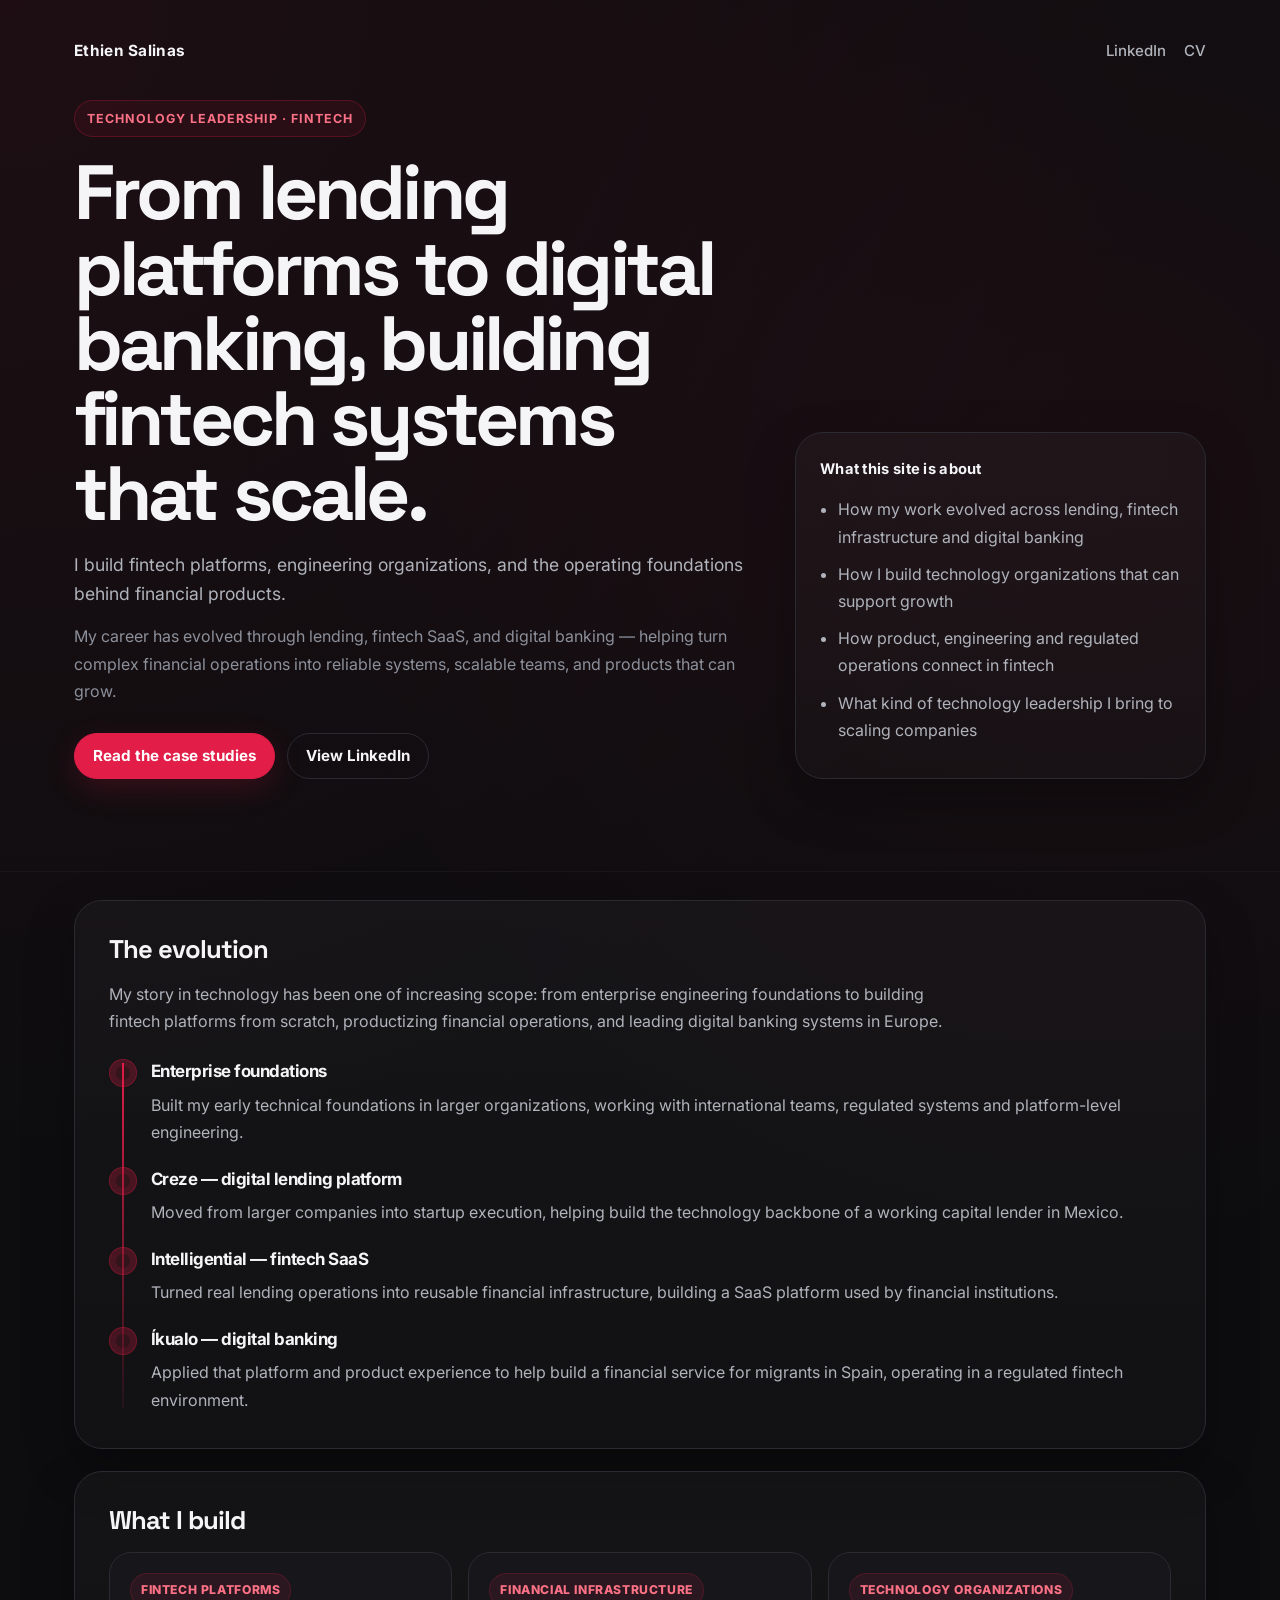
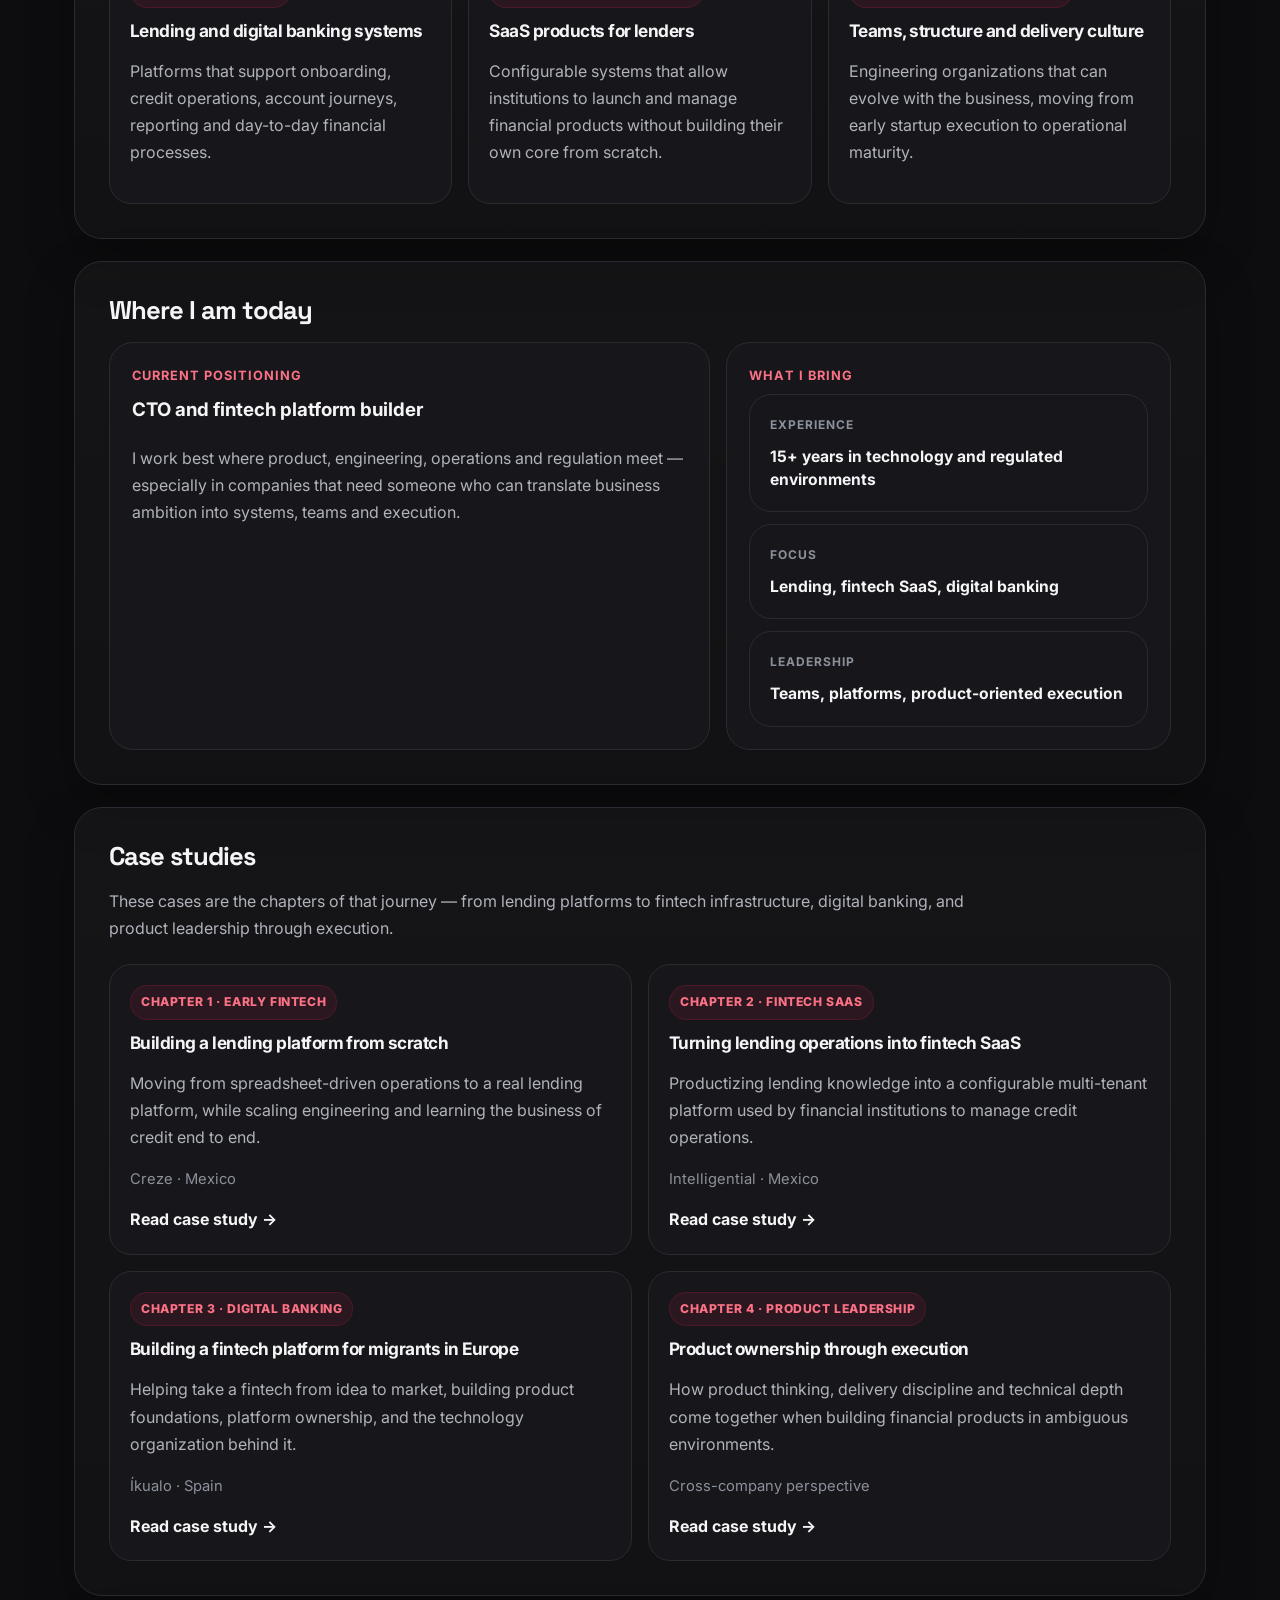
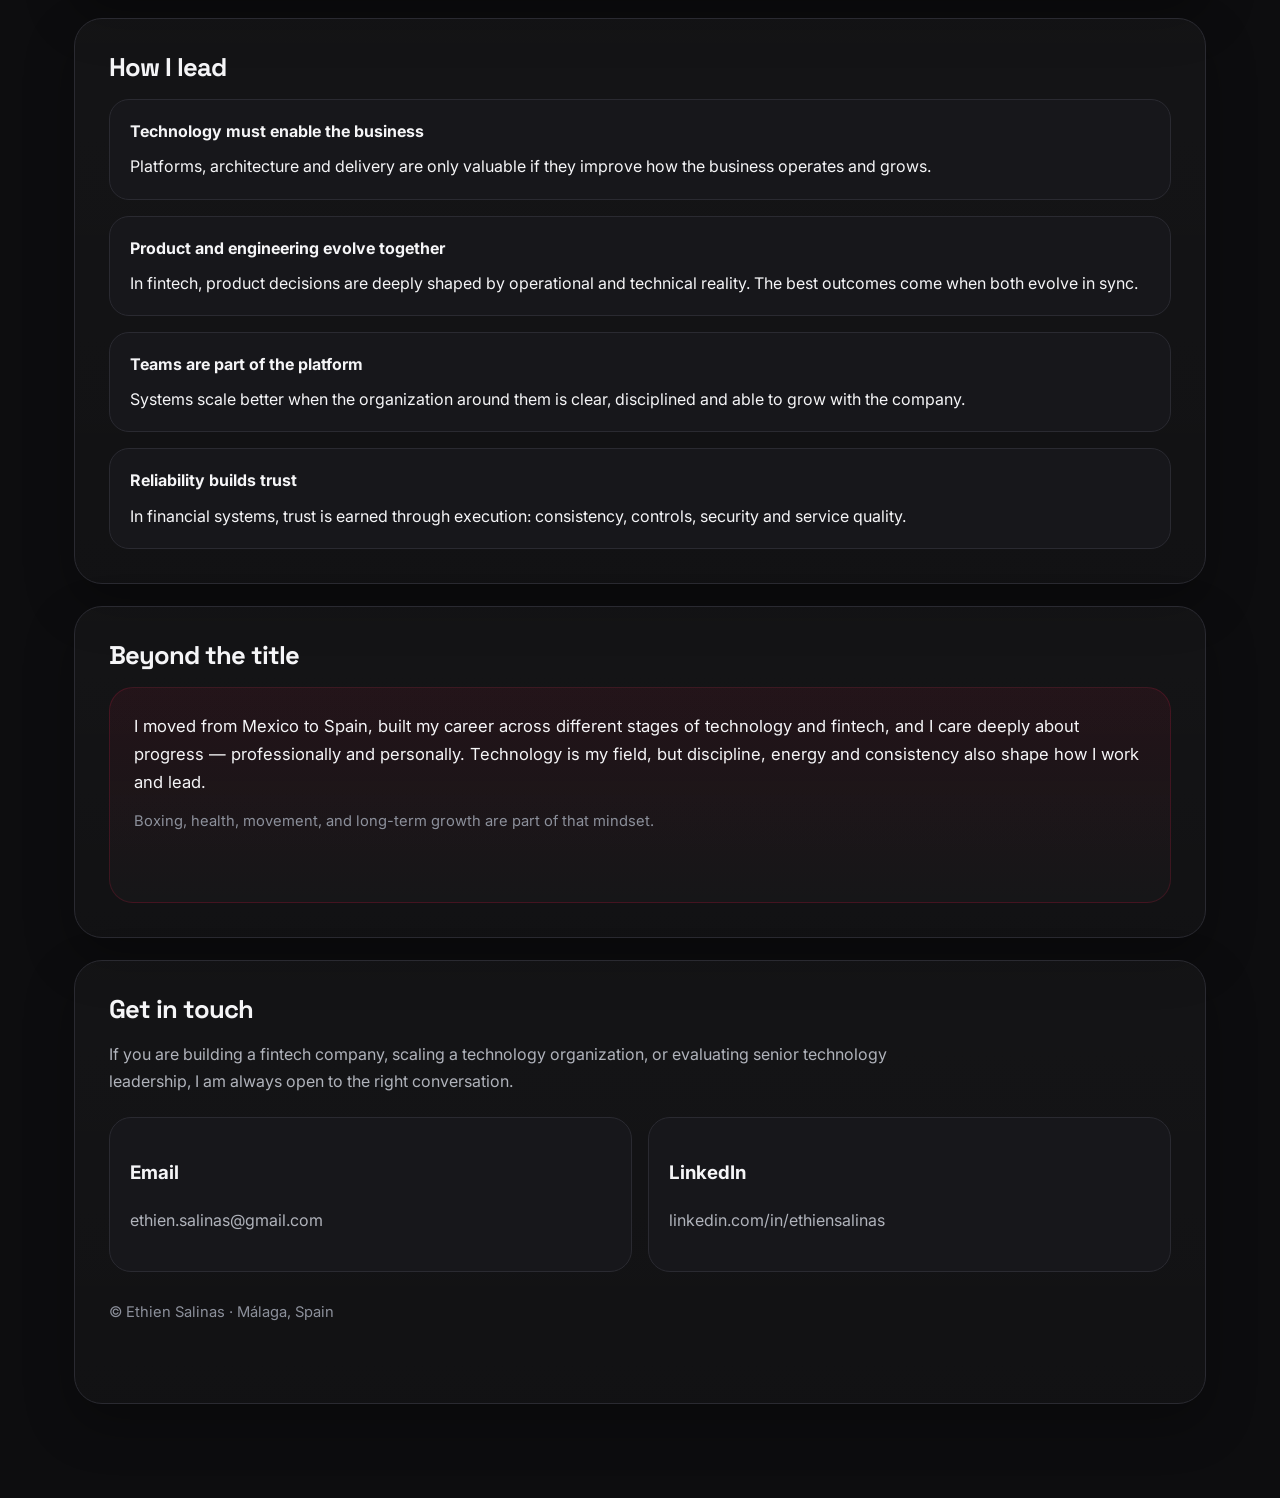
==== commit 7615e1a4: "[update] styles to project energy" ====
--- a/index.html
+++ b/index.html
@@ -2,261 +2,299 @@
 <html lang="en">
 
 <head>
-  <meta charset="UTF-8">
-  <meta name="viewport" content="width=device-width, initial-scale=1.0">
-
-  <title>Ethien Salinas | CTO | Fintech Platforms & Technology Leadership</title>
-
+  <meta charset="UTF-8" />
+  <meta name="viewport" content="width=device-width, initial-scale=1.0" />
+  <title>Ethien Salinas | From Lending Platforms to Digital Banking</title>
   <meta name="description"
-    content="Technology leader with experience building fintech platforms, scaling engineering teams and turning financial operations into scalable technology systems.">
-
-  <link rel="stylesheet" href="css/styles.css">
-
+    content="Ethien Salinas is a technology leader building fintech systems that scale, from lending platforms to financial SaaS and digital banking." />
+  <link rel="stylesheet" href="./css/styles.css" />
 </head>
 
 <body>
-
   <header class="hero">
     <div class="container">
-
       <div class="topbar">
         <div class="brand">Ethien Salinas</div>
         <div class="links">
-          <a href="https://www.linkedin.com/in/ethiensalinas" target="_blank">LinkedIn</a>
+          <a href="https://www.linkedin.com/in/ethiensalinas" target="_blank" rel="noopener noreferrer">LinkedIn</a>
+          <a href="./Ethien-Salinas-CTO-Fintech.pdf" target="_blank" rel="noopener noreferrer">CV</a>
         </div>
       </div>
 
       <div class="hero-grid">
-
         <div>
-          <div class="eyebrow">Technology Leadership</div>
-
-          <h1>Building fintech platforms and scaling technology organizations.</h1>
-
+          <div class="eyebrow">Technology Leadership · Fintech</div>
+          <h1>From lending platforms to digital banking, building fintech systems that scale.</h1>
           <p class="lead">
-            Technology leader with experience building financial platforms, scaling engineering teams and translating
-            business models into reliable technology systems.
+            I build fintech platforms, engineering organizations, and the operating foundations behind financial
+            products.
           </p>
-
           <p class="lead-secondary">
-            My work focuses on turning complex financial operations into scalable technology platforms — from
-            early-stage startups to growing fintech companies operating in regulated environments.
+            My career has evolved through lending, fintech SaaS, and digital banking — helping turn complex financial
+            operations into reliable systems, scalable teams, and products that can grow.
           </p>
 
+          <div class="hero-actions">
+            <a class="button button-primary" href="#case-studies">Read the case studies</a>
+            <a class="button button-secondary" href="https://www.linkedin.com/in/ethiensalinas" target="_blank"
+              rel="noopener noreferrer">View LinkedIn</a>
+          </div>
         </div>
 
         <aside class="hero-panel">
-
-          <h2>Focus areas</h2>
-
+          <h2>What this site is about</h2>
           <ul>
-            <li>Fintech platforms and financial infrastructure</li>
-            <li>Scaling engineering teams and technology organizations</li>
-            <li>Product-oriented technology leadership</li>
-            <li>Technology strategy in regulated environments</li>
+            <li>How my work evolved across lending, fintech infrastructure and digital banking</li>
+            <li>How I build technology organizations that can support growth</li>
+            <li>How product, engineering and regulated operations connect in fintech</li>
+            <li>What kind of technology leadership I bring to scaling companies</li>
           </ul>
-
         </aside>
-
       </div>
-
     </div>
   </header>
 
   <main>
-
     <div class="container">
-
-      <section class="section">
-
-        <h2>Selected case studies</h2>
-
+      <section class="section">
+        <h2>The evolution</h2>
         <p class="section-intro">
-          These cases illustrate how I approach building technology organizations and fintech platforms across different
-          stages of company growth.
+          My story in technology has been one of increasing scope: from enterprise engineering foundations to building
+          fintech platforms from scratch, productizing financial operations, and leading digital banking systems in
+          Europe.
         </p>
 
+        <div class="timeline">
+          <div class="timeline-item">
+            <div class="timeline-dot"></div>
+            <h3>Enterprise foundations</h3>
+            <p>
+              Built my early technical foundations in larger organizations, working with international teams, regulated
+              systems and platform-level engineering.
+            </p>
+          </div>
+
+          <div class="timeline-item">
+            <div class="timeline-dot"></div>
+            <h3>Creze — digital lending platform</h3>
+            <p>
+              Moved from larger companies into startup execution, helping build the technology backbone of a working
+              capital lender in Mexico.
+            </p>
+          </div>
+
+          <div class="timeline-item">
+            <div class="timeline-dot"></div>
+            <h3>Intelligential — fintech SaaS</h3>
+            <p>
+              Turned real lending operations into reusable financial infrastructure, building a SaaS platform used by
+              financial institutions.
+            </p>
+          </div>
+
+          <div class="timeline-item">
+            <div class="timeline-dot"></div>
+            <h3>Íkualo — digital banking</h3>
+            <p>
+              Applied that platform and product experience to help build a financial service for migrants in Spain,
+              operating in a regulated fintech environment.
+            </p>
+          </div>
+        </div>
+      </section>
+
+      <section class="section">
+        <h2>What I build</h2>
+        <div class="grid-3">
+          <article class="card">
+            <div class="tag">Fintech Platforms</div>
+            <h3>Lending and digital banking systems</h3>
+            <p>
+              Platforms that support onboarding, credit operations, account journeys, reporting and day-to-day financial
+              processes.
+            </p>
+          </article>
+
+          <article class="card">
+            <div class="tag">Financial Infrastructure</div>
+            <h3>SaaS products for lenders</h3>
+            <p>
+              Configurable systems that allow institutions to launch and manage financial products without building
+              their own core from scratch.
+            </p>
+          </article>
+
+          <article class="card">
+            <div class="tag">Technology Organizations</div>
+            <h3>Teams, structure and delivery culture</h3>
+            <p>
+              Engineering organizations that can evolve with the business, moving from early startup execution to
+              operational maturity.
+            </p>
+          </article>
+        </div>
+      </section>
+
+      <section class="section">
+        <h2>Where I am today</h2>
+        <div class="split-highlight">
+          <div class="highlight-panel">
+            <span class="kicker">Current positioning</span>
+            <h3 style="margin-top: 0;">CTO and fintech platform builder</h3>
+            <p class="section-intro" style="margin-bottom: 0;">
+              I work best where product, engineering, operations and regulation meet — especially in companies that need
+              someone who can translate business ambition into systems, teams and execution.
+            </p>
+          </div>
+
+          <div class="highlight-panel">
+            <span class="kicker">What I bring</span>
+            <div class="stats" style="grid-template-columns: 1fr; gap: 12px;">
+              <div class="stat">
+                <span class="label">Experience</span>
+                <div class="value">15+ years in technology and regulated environments</div>
+              </div>
+              <div class="stat">
+                <span class="label">Focus</span>
+                <div class="value">Lending, fintech SaaS, digital banking</div>
+              </div>
+              <div class="stat">
+                <span class="label">Leadership</span>
+                <div class="value">Teams, platforms, product-oriented execution</div>
+              </div>
+            </div>
+          </div>
+        </div>
+      </section>
+
+      <section class="section" id="case-studies">
+        <h2>Case studies</h2>
+        <p class="section-intro">
+          These cases are the chapters of that journey — from lending platforms to fintech infrastructure, digital
+          banking, and product leadership through execution.
+        </p>
+
         <div class="grid-2">
-
-          <article class="card">
-
-            <div class="tag">Fintech platform</div>
-
+          <article class="card">
+            <div class="tag">Chapter 1 · Early fintech</div>
+            <h3>Building a lending platform from scratch</h3>
+            <p>
+              Moving from spreadsheet-driven operations to a real lending platform, while scaling engineering and
+              learning the business of credit end to end.
+            </p>
+            <div class="meta">Creze · Mexico</div>
+            <div style="margin-top: 14px;">
+              <a class="read-more" href="./case-studies/creze-lending-platform.html">Read case study →</a>
+            </div>
+          </article>
+
+          <article class="card">
+            <div class="tag">Chapter 2 · Fintech SaaS</div>
+            <h3>Turning lending operations into fintech SaaS</h3>
+            <p>
+              Productizing lending knowledge into a configurable multi-tenant platform used by financial institutions to
+              manage credit operations.
+            </p>
+            <div class="meta">Intelligential · Mexico</div>
+            <div style="margin-top: 14px;">
+              <a class="read-more" href="./case-studies/intelligential-fintech-saas.html">Read case study →</a>
+            </div>
+          </article>
+
+          <article class="card">
+            <div class="tag">Chapter 3 · Digital banking</div>
             <h3>Building a fintech platform for migrants in Europe</h3>
-
-            <p>
-              How we built the technology foundation of a digital financial service designed for migrants in Spain,
-              creating the core systems required to operate a fintech product in a regulated environment.
-            </p>
-
-            <a href="case-studies/scaling-fintech.html" class="read-more">
-              Read case study →
-            </a>
-
-          </article>
-
-          <article class="card">
-
-            <div class="tag">Product & technology leadership</div>
-
+            <p>
+              Helping take a fintech from idea to market, building product foundations, platform ownership, and the
+              technology organization behind it.
+            </p>
+            <div class="meta">Íkualo · Spain</div>
+            <div style="margin-top: 14px;">
+              <a class="read-more" href="./case-studies/scaling-fintech.html">Read case study →</a>
+            </div>
+          </article>
+
+          <article class="card">
+            <div class="tag">Chapter 4 · Product leadership</div>
             <h3>Product ownership through execution</h3>
-
-            <p>
-              In early-stage companies, technology leaders often need to step beyond engineering. This case explores how
-              product thinking, execution and technical leadership intersect when building products from scratch.
-            </p>
-
-            <a href="case-studies/product-ownership.html" class="read-more">
-              Read case study →
-            </a>
-
-          </article>
-
-          <article class="card">
-
-            <div class="tag">Fintech SaaS</div>
-
-            <h3>Turning lending operations into fintech SaaS</h3>
-
-            <p>
-              How we built a credit infrastructure platform used by financial institutions to manage lending operations
-              and launch credit products without building internal systems.
-            </p>
-
-            <a href="case-studies/intelligential-fintech-saas.html" class="read-more">
-              Read case study →
-            </a>
-
-          </article>
-
-          <article class="card">
-
-            <div class="tag">Early fintech platform</div>
-
-            <h3>Launching a digital lending platform</h3>
-
-            <p>
-              Leading the development of a working capital lending platform and scaling the engineering team as the
-              company evolved from early startup to a growing fintech operation.
-            </p>
-
-            <a href="case-studies/creze-lending-platform.html" class="read-more">
-              Read case study →
-            </a>
-
-          </article>
-
-        </div>
-
-      </section>
-
-      <section class="section">
-
-        <h2>Professional background</h2>
-
-        <p class="section-intro">
-          My career has focused on building technology platforms for financial services and scaling engineering
-          organizations in startup and scaleup environments.
-        </p>
-
-        <div class="grid-3">
-
-          <article class="card">
-
-            <div class="tag">Current role</div>
-
-            <h3>CTO — Íkualo</h3>
-
-            <p>
-              Leading technology strategy and engineering for a fintech focused on financial services for migrants in
-              Spain. Built and scaled the technology organization and platform from the earliest stage of the company.
-            </p>
-
-          </article>
-
-          <article class="card">
-
-            <div class="tag">Fintech SaaS</div>
-
-            <h3>Co-founder & CTO — Intelligential</h3>
-
-            <p>
-              Co-founded a fintech SaaS platform that became a credit management infrastructure used by financial
-              institutions to operate and launch lending products.
-            </p>
-
-          </article>
-
-          <article class="card">
-
-            <div class="tag">Early fintech experience</div>
-
-            <h3>CTO — Creze</h3>
-
-            <p>
-              Led the development of a digital lending platform and built the engineering organization during the early
-              growth phase of the company.
-            </p>
-
-          </article>
-
-        </div>
-
-      </section>
-
-      <section class="section">
-
-        <h2>How I approach technology leadership</h2>
-
+            <p>
+              How product thinking, delivery discipline and technical depth come together when building financial
+              products in ambiguous environments.
+            </p>
+            <div class="meta">Cross-company perspective</div>
+            <div style="margin-top: 14px;">
+              <a class="read-more" href="./case-studies/product-ownership.html">Read case study →</a>
+            </div>
+          </article>
+        </div>
+      </section>
+
+      <section class="section">
+        <h2>How I lead</h2>
         <div class="principles">
-
           <div class="principle">
-            <strong>Technology must enable business strategy</strong>
-            Technology decisions should accelerate product learning, operational efficiency and business growth.
+            <strong>Technology must enable the business</strong>
+            Platforms, architecture and delivery are only valuable if they improve how the business operates and grows.
           </div>
 
           <div class="principle">
-            <strong>Platforms scale companies</strong>
-            Building the right internal platforms allows companies to grow faster and operate more reliably.
+            <strong>Product and engineering evolve together</strong>
+            In fintech, product decisions are deeply shaped by operational and technical reality. The best outcomes come
+            when both evolve in sync.
           </div>
 
           <div class="principle">
-            <strong>Engineering culture matters</strong>
-            Strong teams, clear processes and shared standards are essential to scale technology organizations.
+            <strong>Teams are part of the platform</strong>
+            Systems scale better when the organization around them is clear, disciplined and able to grow with the
+            company.
           </div>
 
           <div class="principle">
-            <strong>Product and technology must evolve together</strong>
-            Technology leadership in startups often requires close collaboration with product and business strategy.
-          </div>
-
-        </div>
-
-      </section>
-
-      <section class="section">
-
-        <h2>Get in touch</h2>
-
-        <p class="section-intro">
-          If you are building a fintech company, scaling a technology organization or exploring leadership roles in
-          financial technology, feel free to reach out.
-        </p>
-
+            <strong>Reliability builds trust</strong>
+            In financial systems, trust is earned through execution: consistency, controls, security and service
+            quality.
+          </div>
+        </div>
+      </section>
+
+      <section class="section">
+        <h2>Beyond the title</h2>
         <div class="quote">
           <p>
-            Technology leadership is not only about building systems. It is about building organizations capable of
-            evolving with the business.
+            I moved from Mexico to Spain, built my career across different stages of technology and fintech, and I care
+            deeply about progress — professionally and personally. Technology is my field, but discipline, energy and
+            consistency also shape how I work and lead.
           </p>
-          <footer>— Ethien Salinas</footer>
-        </div>
-
-      </section>
-
+          <footer>Boxing, health, movement, and long-term growth are part of that mindset.</footer>
+        </div>
+      </section>
+
+      <section class="section">
+        <h2>Get in touch</h2>
+        <p class="section-intro">
+          If you are building a fintech company, scaling a technology organization, or evaluating senior technology
+          leadership, I am always open to the right conversation.
+        </p>
+
+        <div class="contact-grid">
+          <div class="contact-card">
+            <h3>Email</h3>
+            <p><a href="mailto:ethien.salinas@gmail.com">ethien.salinas@gmail.com</a></p>
+          </div>
+
+          <div class="contact-card">
+            <h3>LinkedIn</h3>
+            <p><a href="https://www.linkedin.com/in/ethiensalinas" target="_blank"
+                rel="noopener noreferrer">linkedin.com/in/ethiensalinas</a></p>
+          </div>
+        </div>
+
+        <footer style="padding-top: 28px;">
+          © Ethien Salinas · Málaga, Spain
+        </footer>
+      </section>
     </div>
-
   </main>
-
 </body>
 
 </html>
--- a/css/styles.css
+++ b/css/styles.css
@@ -1,18 +1,21 @@
+@import url('https://fonts.googleapis.com/css2?family=Inter:wght@400;500;600;700;800&family=Space+Grotesk:wght@500;700&display=swap');
+
 :root {
-  --bg: #f5f7fa;
-  --surface: #ffffff;
-  --surface-soft: #f8fafc;
-  --text: #0f172a;
-  --muted: #475569;
-  --muted-soft: #64748b;
-  --line: #e2e8f0;
-  --accent: #1d4ed8;
-  --accent-soft: #dbeafe;
-  --hero-a: #0b1220;
-  --hero-b: #172033;
-  --max-width: 1080px;
-  --radius: 20px;
-  --shadow: 0 10px 30px rgba(15, 23, 42, 0.06);
+  --bg: #0d0d0f;
+  --bg-soft: #141417;
+  --surface: #17171b;
+  --surface-2: #1d1d22;
+  --surface-3: #232329;
+  --text: #f5f5f7;
+  --muted: #b0b3bb;
+  --muted-soft: #8c909b;
+  --line: #2a2a31;
+  --accent: #e11d48;
+  --accent-soft: #fb7185;
+  --accent-glow: rgba(225, 29, 72, 0.18);
+  --max-width: 1180px;
+  --radius: 24px;
+  --shadow: 0 20px 50px rgba(0, 0, 0, 0.28);
 }
 
 * {
@@ -25,9 +28,12 @@
 
 body {
   margin: 0;
-  font-family: Inter, -apple-system, BlinkMacSystemFont, "Segoe UI", Roboto, Helvetica, Arial, sans-serif;
-  background: var(--bg);
-  color: var(--text);
+  background:
+    radial-gradient(circle at top left, rgba(225, 29, 72, 0.08), transparent 24%),
+    radial-gradient(circle at 85% 10%, rgba(225, 29, 72, 0.06), transparent 18%),
+    var(--bg);
+  color: var(--text);
+  font-family: "Inter", -apple-system, BlinkMacSystemFont, "Segoe UI", sans-serif;
   line-height: 1.7;
   -webkit-font-smoothing: antialiased;
   text-rendering: optimizeLegibility;
@@ -46,9 +52,9 @@
 }
 
 .hero {
-  background: linear-gradient(135deg, var(--hero-a) 0%, var(--hero-b) 100%);
-  color: #ffffff;
-  padding: 28px 0 88px;
+  position: relative;
+  padding: 28px 0 92px;
+  border-bottom: 1px solid rgba(255, 255, 255, 0.04);
 }
 
 .nav,
@@ -57,43 +63,41 @@
   justify-content: space-between;
   align-items: center;
   gap: 20px;
-  padding: 10px 0 30px;
+  padding: 10px 0 36px;
 }
 
 .brand {
-  font-size: 0.95rem;
+  font-size: 0.96rem;
   font-weight: 700;
   letter-spacing: 0.02em;
-  color: #ffffff;
-}
-
-.nav-links {
+  color: var(--text);
+}
+
+.nav-links,
+.links {
   display: flex;
   flex-wrap: wrap;
   gap: 18px;
 }
 
-.nav-links a {
-  font-size: 0.95rem;
-  color: #cbd5e1;
-  transition: color 0.2s ease;
+.nav-links a,
+.links a,
+.back-link {
+  color: var(--muted);
+  font-size: 0.94rem;
+  font-weight: 500;
+  transition: color 0.2s ease, opacity 0.2s ease;
 }
 
 .nav-links a:hover,
+.links a:hover,
 .back-link:hover {
-  color: #ffffff;
-}
-
-.back-link {
-  color: #cbd5e1;
-  font-size: 0.95rem;
-  font-weight: 600;
-  transition: color 0.2s ease;
+  color: var(--text);
 }
 
 .hero-grid {
   display: grid;
-  grid-template-columns: 1.3fr 0.7fr;
+  grid-template-columns: 1.25fr 0.75fr;
   gap: 36px;
   align-items: end;
 }
@@ -101,46 +105,41 @@
 .eyebrow {
   display: inline-flex;
   align-items: center;
-  gap: 8px;
+  gap: 10px;
   padding: 7px 12px;
-  border: 1px solid rgba(255, 255, 255, 0.12);
+  border: 1px solid rgba(225, 29, 72, 0.26);
   border-radius: 999px;
-  font-size: 0.8rem;
-  font-weight: 700;
-  color: #dbeafe;
-  background: rgba(255, 255, 255, 0.06);
+  color: var(--accent-soft);
+  background: rgba(225, 29, 72, 0.08);
+  font-size: 0.78rem;
+  font-weight: 700;
+  text-transform: uppercase;
+  letter-spacing: 0.08em;
   margin-bottom: 18px;
-  letter-spacing: 0.03em;
-  text-transform: uppercase;
 }
 
 h1 {
   margin: 0 0 18px;
-  font-size: clamp(2.4rem, 5vw, 4.5rem);
-  line-height: 1.02;
-  letter-spacing: -0.04em;
-  max-width: 820px;
+  font-family: "Space Grotesk", "Inter", sans-serif;
+  font-size: clamp(2.7rem, 6vw, 5.2rem);
+  line-height: 0.98;
+  letter-spacing: -0.05em;
+  max-width: 900px;
 }
 
 .lead {
   margin: 0 0 14px;
   max-width: 760px;
-  font-size: 1.12rem;
-  color: #cbd5e1;
-}
-
-.lead-secondary {
-  margin: 0 0 14px;
-  max-width: 760px;
-  font-size: 1rem;
-  color: #94a3b8;
-}
-
+  font-size: 1.1rem;
+  color: var(--muted);
+}
+
+.lead-secondary,
 .lead-tertiary {
   margin: 0;
   max-width: 760px;
-  font-size: 0.98rem;
-  color: #94a3b8;
+  font-size: 1rem;
+  color: var(--muted-soft);
 }
 
 .hero-actions {
@@ -154,11 +153,12 @@
   display: inline-flex;
   align-items: center;
   justify-content: center;
-  padding: 12px 18px;
+  min-height: 46px;
+  padding: 0 18px;
   border-radius: 999px;
+  font-weight: 700;
   font-size: 0.95rem;
-  font-weight: 700;
-  transition: transform 0.2s ease, background 0.2s ease, color 0.2s ease, border-color 0.2s ease;
+  transition: transform 0.2s ease, border-color 0.2s ease, background 0.2s ease;
 }
 
 .button:hover {
@@ -166,36 +166,41 @@
 }
 
 .button-primary {
-  background: #ffffff;
-  color: #0f172a;
-  border: 1px solid #ffffff;
+  background: var(--accent);
+  color: white;
+  border: 1px solid var(--accent);
+  box-shadow: 0 10px 30px var(--accent-glow);
 }
 
 .button-secondary {
   background: transparent;
-  color: #ffffff;
-  border: 1px solid rgba(255, 255, 255, 0.18);
+  color: var(--text);
+  border: 1px solid var(--line);
+}
+
+.button-secondary:hover {
+  border-color: rgba(225, 29, 72, 0.45);
 }
 
 .hero-panel {
-  background: rgba(255, 255, 255, 0.06);
-  border: 1px solid rgba(255, 255, 255, 0.10);
-  border-radius: 24px;
+  background: linear-gradient(180deg, rgba(255, 255, 255, 0.03), rgba(255, 255, 255, 0.015));
+  border: 1px solid var(--line);
+  border-radius: 28px;
   padding: 24px;
-  backdrop-filter: blur(8px);
+  box-shadow: var(--shadow);
 }
 
 .hero-panel h2 {
   margin: 0 0 14px;
-  font-size: 0.95rem;
-  color: #e2e8f0;
+  font-size: 0.92rem;
+  color: var(--text);
   letter-spacing: 0.02em;
 }
 
 .hero-panel ul {
   margin: 0;
   padding-left: 18px;
-  color: #cbd5e1;
+  color: var(--muted);
 }
 
 .hero-panel li {
@@ -203,12 +208,11 @@
 }
 
 main {
-  margin-top: -42px;
-  padding-bottom: 72px;
+  padding: 28px 0 72px;
 }
 
 .section {
-  background: var(--surface);
+  background: linear-gradient(180deg, rgba(255, 255, 255, 0.03), rgba(255, 255, 255, 0.02));
   border: 1px solid var(--line);
   border-radius: 28px;
   box-shadow: var(--shadow);
@@ -218,15 +222,16 @@
 
 .section h2 {
   margin: 0 0 18px;
+  font-family: "Space Grotesk", "Inter", sans-serif;
   font-size: 1.6rem;
-  line-height: 1.15;
-  letter-spacing: -0.03em;
+  line-height: 1.1;
+  letter-spacing: -0.04em;
 }
 
 .section-intro {
   margin: 0 0 22px;
-  color: var(--muted);
-  max-width: 840px;
+  max-width: 860px;
+  color: var(--muted);
 }
 
 .stats {
@@ -235,65 +240,50 @@
   gap: 14px;
 }
 
-.stat {
-  background: var(--surface-soft);
-  border: 1px solid var(--line);
-  border-radius: 18px;
-  padding: 18px;
+.stat,
+.card,
+.experience-item,
+.company,
+.contact-card {
+  background: var(--surface);
+  border: 1px solid var(--line);
+  border-radius: 22px;
+  padding: 20px;
 }
 
 .stat .label {
   display: block;
-  font-size: 0.78rem;
+  margin-bottom: 10px;
+  color: var(--muted-soft);
+  font-size: 0.75rem;
+  font-weight: 700;
   text-transform: uppercase;
-  letter-spacing: 0.05em;
-  color: var(--muted-soft);
-  font-weight: 700;
-  margin-bottom: 10px;
+  letter-spacing: 0.08em;
 }
 
 .stat .value {
-  font-size: 1rem;
-  font-weight: 700;
-  line-height: 1.35;
-}
-
+  font-size: 0.98rem;
+  font-weight: 700;
+  line-height: 1.45;
+}
+
+.grid-2,
+.grid-3,
 .grid-4 {
   display: grid;
+  gap: 16px;
+}
+
+.grid-2 {
+  grid-template-columns: repeat(2, 1fr);
+}
+
+.grid-3 {
+  grid-template-columns: repeat(3, 1fr);
+}
+
+.grid-4 {
   grid-template-columns: repeat(4, 1fr);
-  gap: 16px;
-}
-
-.grid-3 {
-  display: grid;
-  grid-template-columns: repeat(3, 1fr);
-  gap: 16px;
-}
-
-.grid-2 {
-  display: grid;
-  grid-template-columns: repeat(2, 1fr);
-  gap: 16px;
-}
-
-.card {
-  background: var(--surface-soft);
-  border: 1px solid var(--line);
-  border-radius: 20px;
-  padding: 22px;
-}
-
-.tag {
-  display: inline-block;
-  margin-bottom: 12px;
-  padding: 6px 10px;
-  background: var(--accent-soft);
-  color: var(--accent);
-  border-radius: 999px;
-  font-size: 0.78rem;
-  font-weight: 800;
-  letter-spacing: 0.03em;
-  text-transform: uppercase;
 }
 
 .card h3,
@@ -302,14 +292,16 @@
 .portfolio-item h3 {
   margin: 0 0 10px;
   font-size: 1.08rem;
-  line-height: 1.3;
-  letter-spacing: -0.02em;
+  line-height: 1.28;
+  letter-spacing: -0.03em;
 }
 
 .card p,
 .card li,
 .company p,
-.company li {
+.company li,
+.experience-item li,
+.contact-card p {
   color: var(--muted);
 }
 
@@ -320,11 +312,25 @@
   padding-left: 18px;
 }
 
-.meta {
-  margin-top: 14px;
-  font-size: 0.9rem;
+.tag {
+  display: inline-block;
+  margin-bottom: 12px;
+  padding: 6px 10px;
+  background: rgba(225, 29, 72, 0.1);
+  color: var(--accent-soft);
+  border: 1px solid rgba(225, 29, 72, 0.18);
+  border-radius: 999px;
+  font-size: 0.76rem;
+  font-weight: 800;
+  letter-spacing: 0.05em;
+  text-transform: uppercase;
+}
+
+.meta,
+.role-meta {
   color: var(--muted-soft);
-  font-weight: 600;
+  font-size: 0.92rem;
+  margin-top: 12px;
 }
 
 .experience-list,
@@ -335,68 +341,57 @@
   gap: 16px;
 }
 
-.experience-item,
-.company {
-  background: var(--surface-soft);
-  border: 1px solid var(--line);
-  border-radius: 20px;
-  padding: 24px;
-}
-
-.role-meta {
-  color: var(--muted-soft);
-  font-size: 0.94rem;
-  margin-bottom: 14px;
-}
-
 .portfolio-item {
   display: grid;
   grid-template-columns: 1fr auto;
   gap: 20px;
   align-items: center;
-  background: var(--surface-soft);
-  border: 1px solid var(--line);
-  border-radius: 20px;
-  padding: 24px;
+  background: var(--surface);
+  border: 1px solid var(--line);
+  border-radius: 22px;
+  padding: 22px;
 }
 
 .portfolio-item p {
   margin: 0;
-  color: var(--muted);
   max-width: 760px;
-}
-
-.portfolio-link {
+  color: var(--muted);
+}
+
+.portfolio-link,
+.read-more {
   display: inline-flex;
   align-items: center;
-  white-space: nowrap;
-  padding: 11px 16px;
-  border: 1px solid var(--line);
-  border-radius: 999px;
-  background: #ffffff;
-  font-weight: 700;
-  color: var(--text);
+  font-weight: 700;
+  color: var(--text);
+  transition: color 0.2s ease, transform 0.2s ease;
+}
+
+.portfolio-link:hover,
+.read-more:hover {
+  color: var(--accent-soft);
+  transform: translateX(2px);
 }
 
 .framework,
 .architecture {
-  margin-top: 10px;
-  background: #0f172a;
-  color: #dbeafe;
-  border: 1px solid #1e293b;
-  border-radius: 20px;
+  margin-top: 12px;
+  background: #0f1013;
+  color: #f3f4f6;
+  border: 1px solid var(--line);
+  border-radius: 22px;
   padding: 24px;
   overflow-x: auto;
-  font-family: ui-monospace, SFMono-Regular, Menlo, Monaco, Consolas, "Liberation Mono", monospace;
-  font-size: 0.92rem;
+  font-family: ui-monospace, SFMono-Regular, Menlo, Monaco, Consolas, monospace;
+  font-size: 0.9rem;
   line-height: 1.8;
   white-space: pre;
 }
 
 .principle {
-  background: var(--surface-soft);
-  border: 1px solid var(--line);
-  border-radius: 18px;
+  background: var(--surface);
+  border: 1px solid var(--line);
+  border-radius: 20px;
   padding: 18px 20px;
 }
 
@@ -413,26 +408,25 @@
 }
 
 .fit-item {
-  background: var(--surface-soft);
-  border: 1px solid var(--line);
-  border-radius: 18px;
+  background: var(--surface);
+  border: 1px solid var(--line);
+  border-radius: 20px;
   padding: 18px;
   font-weight: 700;
-  color: var(--text);
   line-height: 1.4;
 }
 
 .quote {
-  background: var(--surface-soft);
-  border: 1px solid var(--line);
-  border-radius: 22px;
+  background: linear-gradient(180deg, rgba(225, 29, 72, 0.08), rgba(255, 255, 255, 0.02));
+  border: 1px solid rgba(225, 29, 72, 0.18);
+  border-radius: 24px;
   padding: 24px;
 }
 
 .quote p {
   margin: 0;
   color: var(--text);
-  font-size: 1.05rem;
+  font-size: 1.04rem;
 }
 
 .quote footer {
@@ -445,23 +439,6 @@
   display: grid;
   grid-template-columns: repeat(2, 1fr);
   gap: 16px;
-}
-
-.contact-card {
-  background: var(--surface-soft);
-  border: 1px solid var(--line);
-  border-radius: 20px;
-  padding: 22px;
-}
-
-.contact-card h3 {
-  margin: 0 0 8px;
-  font-size: 1rem;
-}
-
-.contact-card p {
-  margin: 0;
-  color: var(--muted);
 }
 
 .footer-nav {
@@ -483,6 +460,73 @@
   color: var(--text);
 }
 
+.timeline {
+  position: relative;
+  display: grid;
+  gap: 18px;
+}
+
+.timeline::before {
+  content: "";
+  position: absolute;
+  left: 13px;
+  top: 6px;
+  bottom: 6px;
+  width: 2px;
+  background: linear-gradient(180deg, var(--accent), rgba(225, 29, 72, 0.08));
+}
+
+.timeline-item {
+  position: relative;
+  padding-left: 42px;
+}
+
+.timeline-dot {
+  position: absolute;
+  left: 0;
+  top: 2px;
+  width: 28px;
+  height: 28px;
+  border-radius: 999px;
+  border: 1px solid rgba(225, 29, 72, 0.4);
+  background: rgba(225, 29, 72, 0.15);
+  box-shadow: inset 0 0 0 6px rgba(225, 29, 72, 0.12);
+}
+
+.timeline-item h3 {
+  margin: 0 0 6px;
+  font-size: 1.06rem;
+  letter-spacing: -0.03em;
+}
+
+.timeline-item p {
+  margin: 0;
+  color: var(--muted);
+}
+
+.split-highlight {
+  display: grid;
+  grid-template-columns: 1.15fr 0.85fr;
+  gap: 16px;
+}
+
+.highlight-panel {
+  background: var(--surface);
+  border: 1px solid var(--line);
+  border-radius: 24px;
+  padding: 22px;
+}
+
+.kicker {
+  display: block;
+  margin-bottom: 8px;
+  color: var(--accent-soft);
+  font-size: 0.8rem;
+  font-weight: 700;
+  letter-spacing: 0.08em;
+  text-transform: uppercase;
+}
+
 footer {
   padding: 0 0 44px;
   color: var(--muted-soft);
@@ -497,7 +541,8 @@
   .grid-3,
   .grid-2,
   .fit-list,
-  .contact-grid {
+  .contact-grid,
+  .split-highlight {
     grid-template-columns: 1fr;
   }
 
@@ -518,7 +563,7 @@
 
   .section {
     padding: 24px 20px;
-    border-radius: 22px;
+    border-radius: 24px;
   }
 
   .nav,
@@ -528,12 +573,13 @@
     padding-bottom: 24px;
   }
 
-  .nav-links {
+  .nav-links,
+  .links {
     gap: 14px;
   }
 
   h1 {
-    font-size: 2.6rem;
+    font-size: 2.9rem;
   }
 
   .lead {
